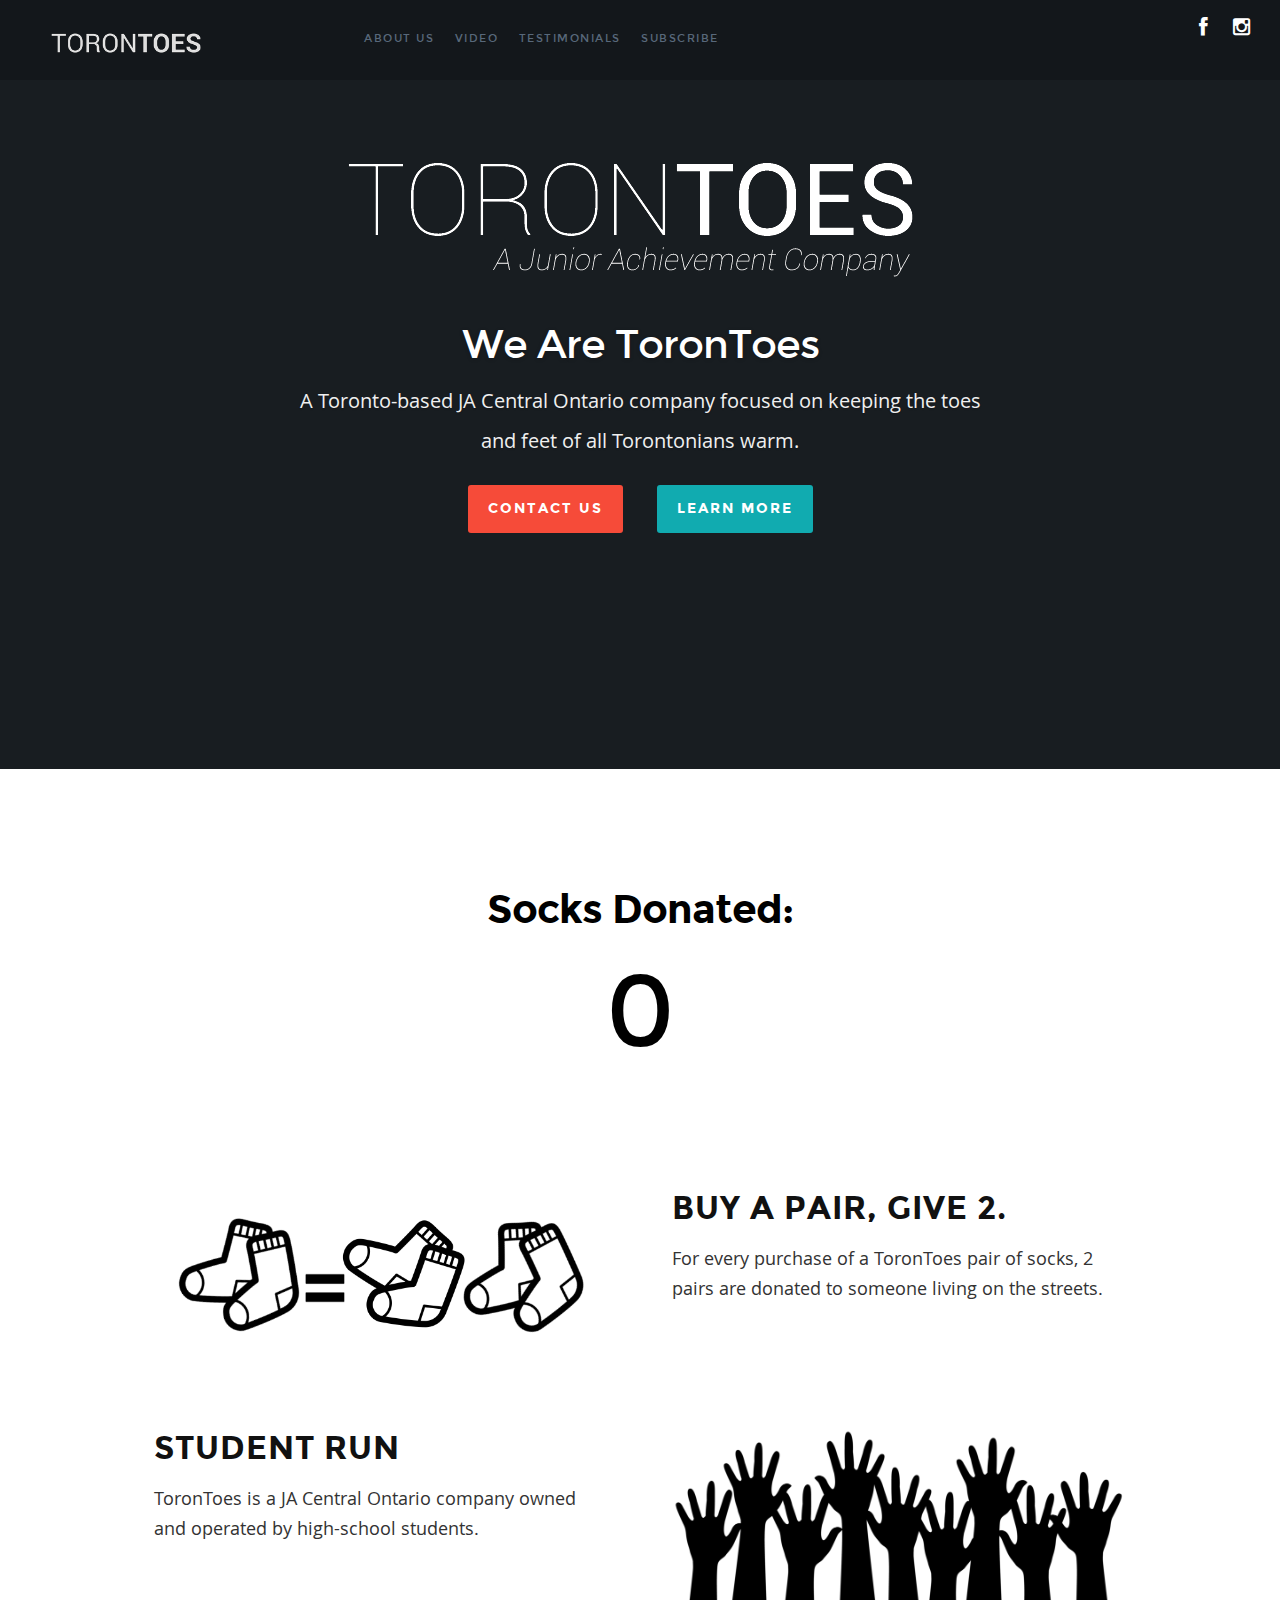
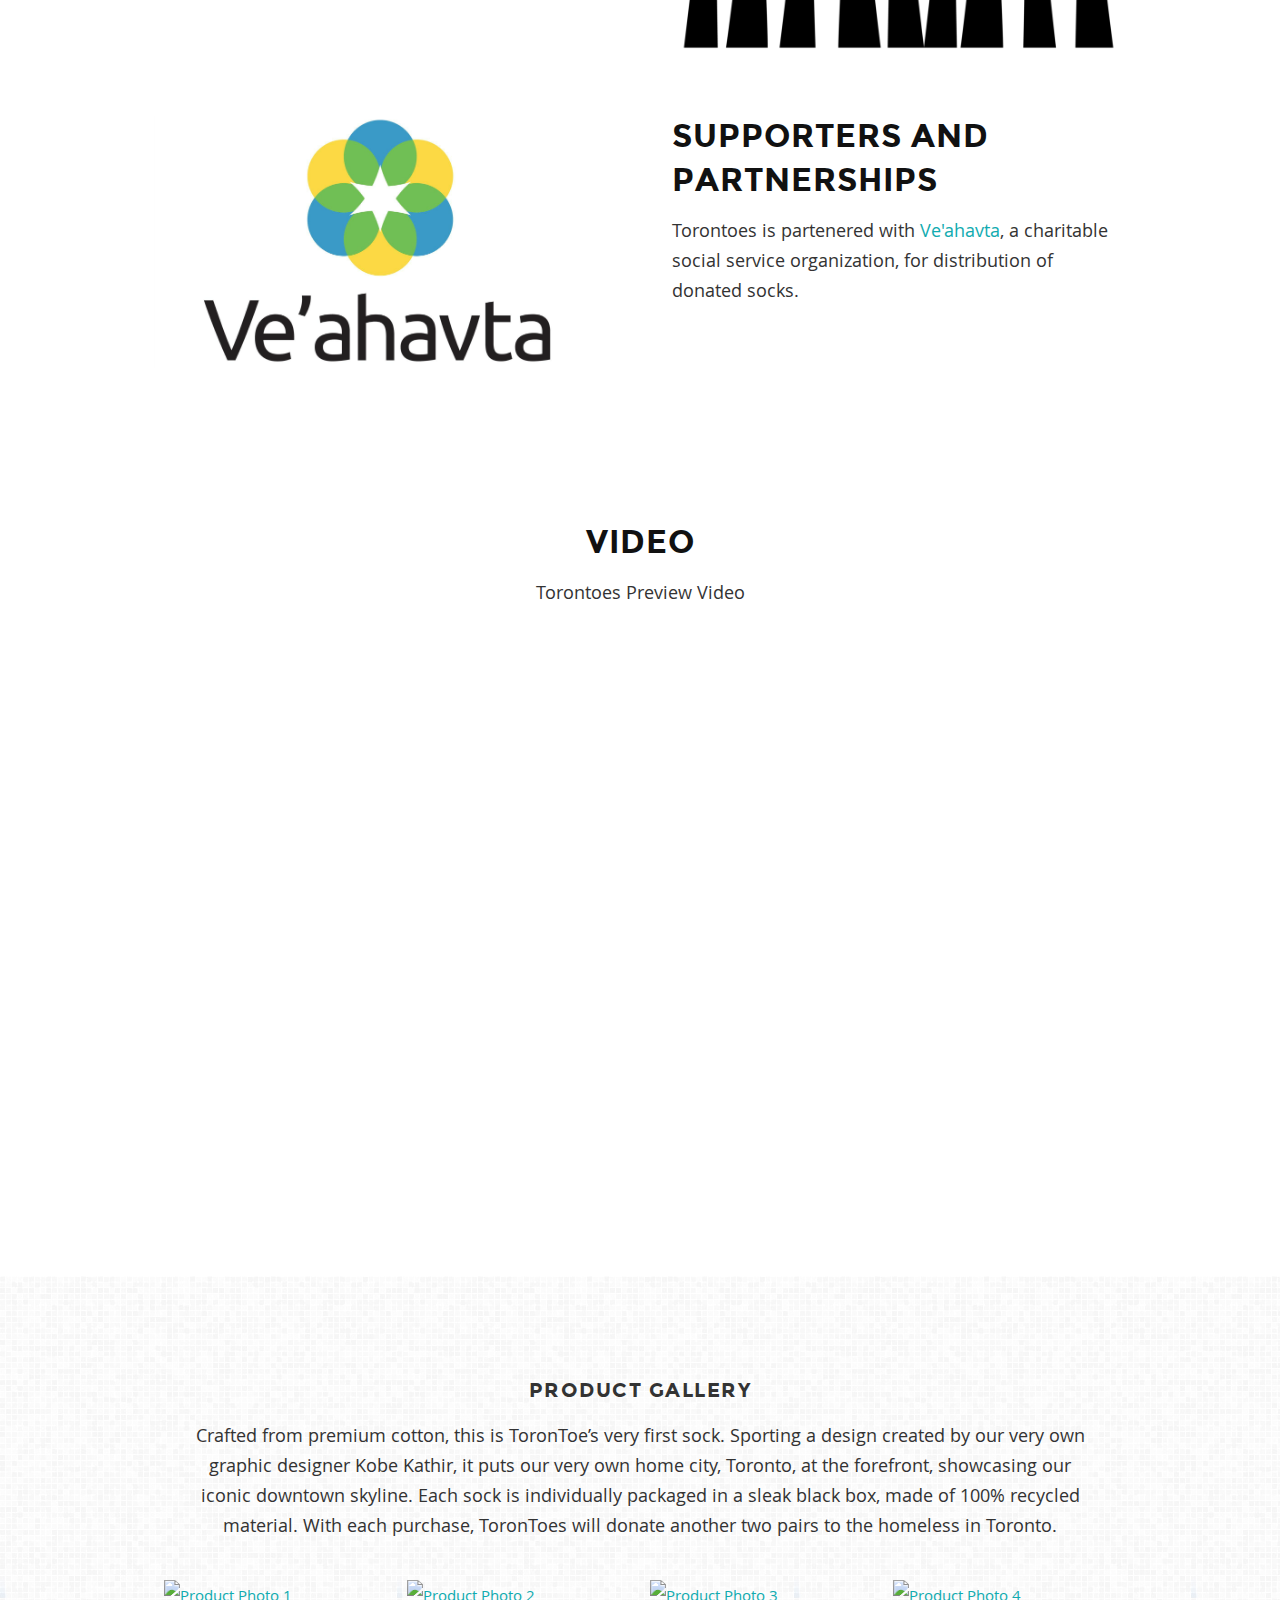
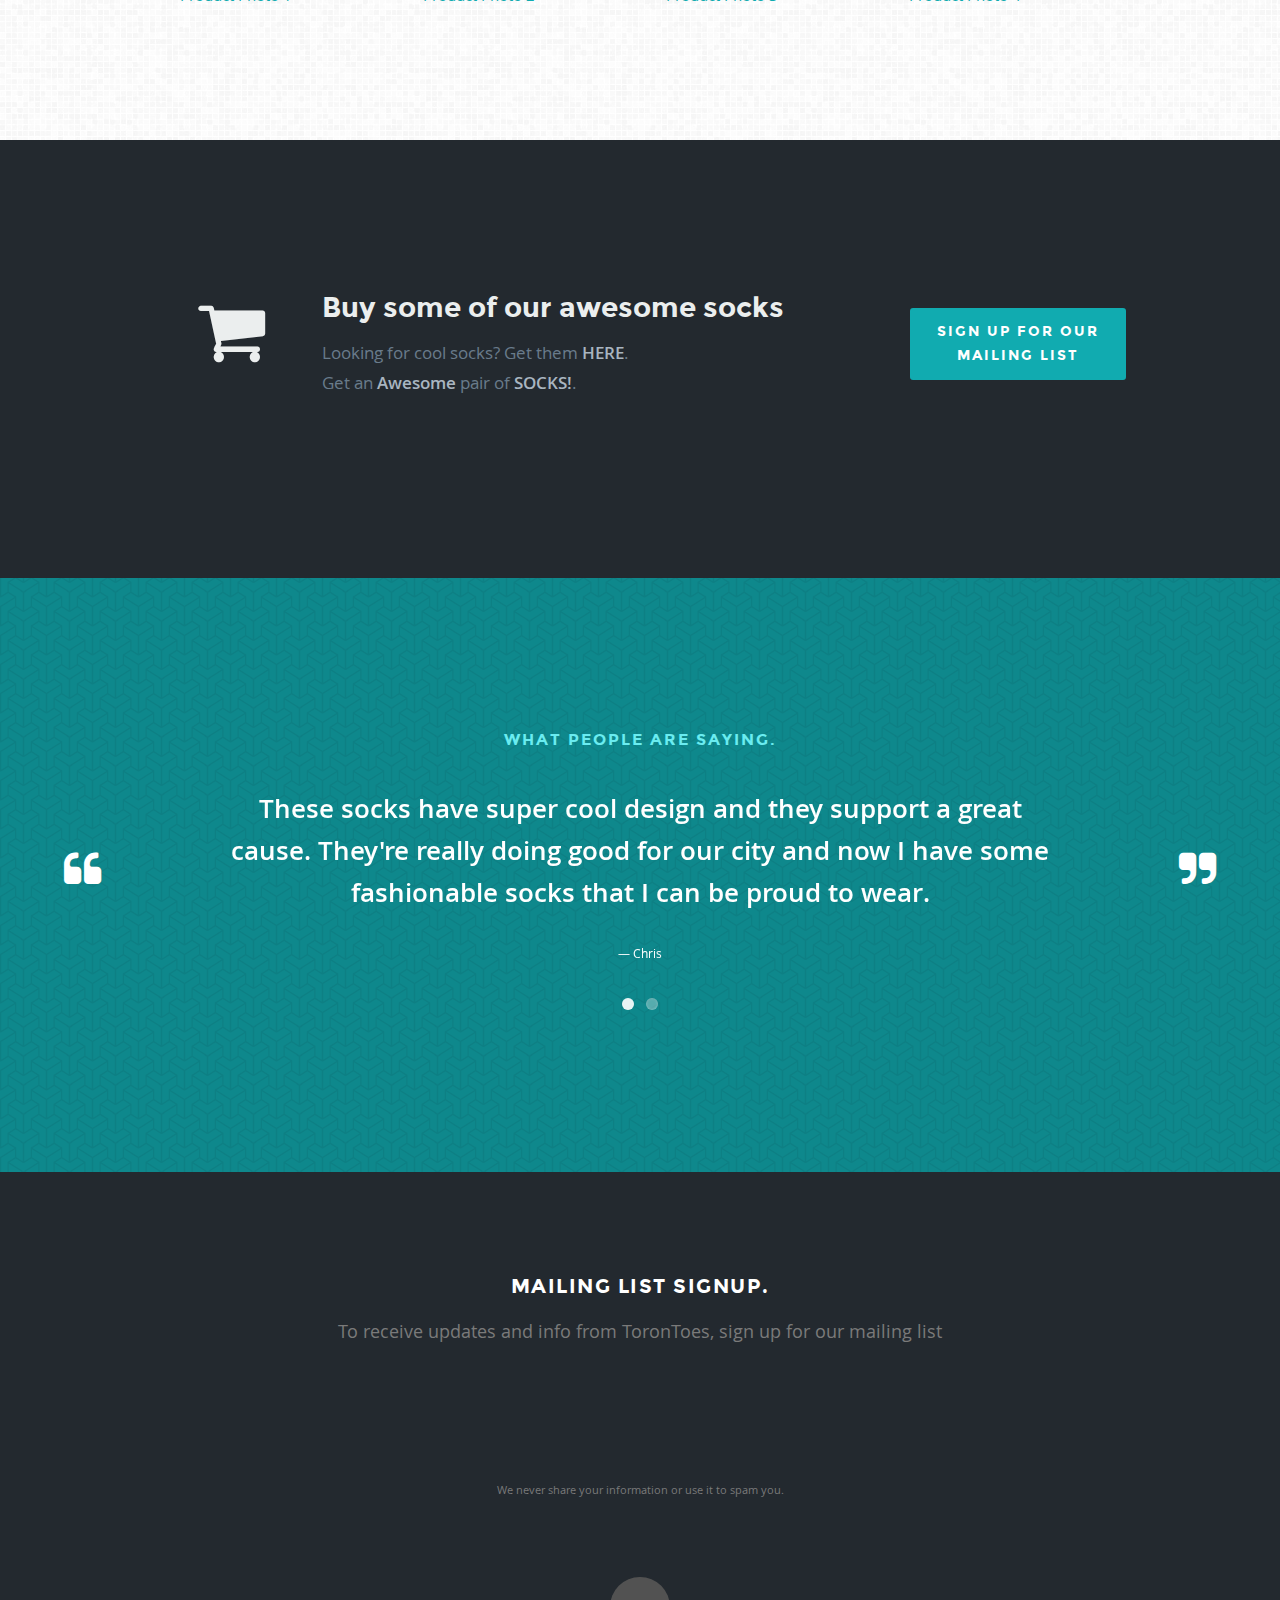
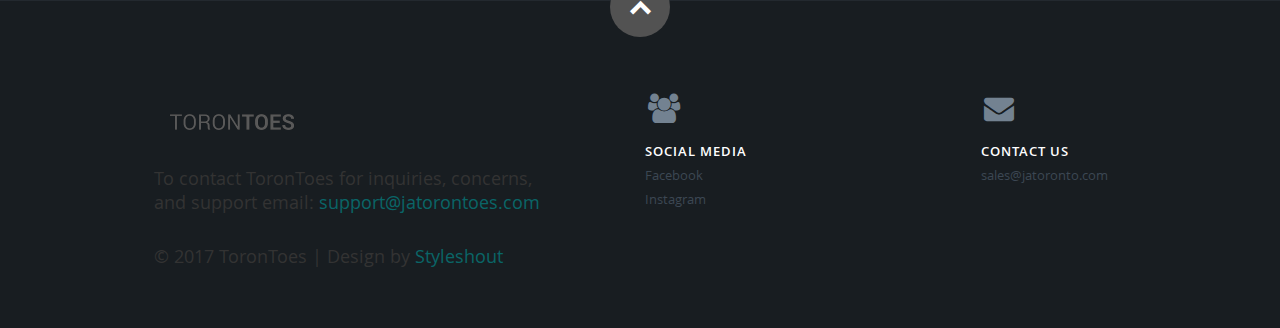
==== index.html @ 8f4d301b "Update index.html" ====
<!DOCTYPE html>
<!--[if lt IE 8 ]><html class="no-js ie ie7" lang="en"> <![endif]-->
<!--[if IE 8 ]><html class="no-js ie ie8" lang="en"> <![endif]-->
<!--[if IE 9 ]><html class="no-js ie ie9" lang="en"> <![endif]-->
<!--[if (gte IE 8)|!(IE)]><!--><html class="no-js" lang="en"> <!--<![endif]-->
<head>

   <!--- Basic Page Needs
   ================================================== -->
   <meta charset="utf-8">
	<title>Torontoes - A Junior Achievement Company</title>
	<meta name="description" content="">  
	<meta name="author" content="JA Torontoes">

   <!-- Mobile Specific Metas
   ================================================== -->
	<meta name="viewport" content="width=device-width, initial-scale=1, maximum-scale=1">

	<!-- CSS
    ================================================== -->
   <link rel="stylesheet" href="css/default.css">
	<link rel="stylesheet" href="css/layout.css">
   <link rel="stylesheet" href="css/media-queries.css">
   <link rel="stylesheet" href="css/animate.css">
   <link rel="stylesheet" href="css/prettyPhoto.css">

   <!-- Script
   ================================================== -->
	<script src="js/modernizr.js"></script>

   <!-- Favicons
	================================================== -->
	<link rel="shortcut icon" href="favicon.png" >

</head>

<body>

   <div id="preloader">      
      <div id="status">
         <img src="images/preloader.gif" height="64" width="64" alt="">
      </div>
   </div>

   <!-- Header
   ================================================== -->
   <header>

      <div class="logo">
         <a class="smoothscroll" href="#hero"><img alt="" src="images/logo_small.png"></a>
       </div>

      <nav id="nav-wrap" style="text-align: centre;">         
         
         <a class="mobile-btn" href="#nav-wrap" title="Show navigation">Show Menu</a>
	      <a class="mobile-btn" href="#" title="Hide navigation">Hide Menu</a>         

         <ul id="nav" class="nav" >
            <li><a class="smoothscroll" href="#features">About Us</a></li>
	    <li><a class="smoothscroll" href="#video">Video</a></li>
            <li><a class="smoothscroll" href="#testimonials">Testimonials</a></li>
            <li><a class="smoothscroll" href="#subscribe">Subscribe</a></li>
         </ul> <!-- end #nav -->

      </nav> <!-- end #nav-wrap -->

      <ul class="header-social">
         <li><a href="https://www.facebook.com/torontoes"><i class="fa fa-facebook"></i></a></li>
         <li><a href="https://www.instagram.com/jatorontoes/"><i class="fa fa-instagram"></i></a></li>
      </ul>

   </header> <!-- Header End -->


   <!-- Homepage Hero
   ================================================== -->
   <section id="hero" style="padding-bottom: 200px;">

	   <div class="row">

		   <div class="twelve columns">

			   <div class="hero-text">
				   <img style="align: centre"; alt="" src="images/logo.png">
				   <h1 class="responsive-headline">We Are ToronToes</h1>

				   <p>A Toronto-based JA Central Ontario company focused on keeping the toes and feet of all Torontonians warm.</p>
			   </div>

            <div class="buttons">
               <a class="button trial" href="mailto:sales@jatoronto.com">Contact Us</a>
               <a class="button learn-more smoothscroll" href="#features">Learn More</a>
            </div>

            <!--div class="hero-image">
               <img src="images/hero-image.png" alt="" />
            </div-->

		   </div>

	   </div>

   </section> <!-- Homepage Hero end -->


   <!-- Features Section
   ================================================== -->
   <section id='features'>
   <!-- Sock-Counter Section
   ================================================== -->
   <section id="sock-counter" style="padding: 50px 0px 20px 0px;">

      <div class="row">

         <div class="row feature video">

         <div class="six columns centered" style="text-align: center">
          <h1 style="color: black; font-size: 40px;">Socks Donated:</h1>
            
         </div>

         <div class="twelve columns feature-media centered">
             <div id="sock-counter"><span id="count" style="color: black;">0</span></div>
             </div>
         </div>

      </div>

   </section> <!-- Sock-Counter Section End-->

      <div class="row feature design">

         <div class="six columns right">
            <h3>Buy a pair, Give 2.</h3>

            <p>For every purchase of a ToronToes pair of socks, 2 pairs are donated to someone living on the streets.
            </p>
         </div>

         <div class="six columns feature-media left">
             <img src="images/socks_equal_2.png" alt="" />
         </div>

      </div>

      <div class="row feature responsive">

         <div class="six columns left">
            <h3>Student Run</h3>

            <p>ToronToes is a JA Central Ontario company owned and operated by high-school students.
            </p>
         </div>

         <div class="six columns feature-media right">
             <img src="images/student_hands.png" alt="" />
         </div>

      </div>

      <div class="row feature cross-browser">

         <div class="six columns right">
            <h3>Supporters and Partnerships</h3>

		 <p>Torontoes is partenered with <a href="http://www.veahavta.org/">Ve'ahavta</a>, a charitable social service organization, for distribution of donated socks.
            </p>
         </div>

         <div class="six columns feature-media left">
             <img src="images/ve'ahavta_logo.png" alt=""/>
         </div>

      </div>
	<section id="video">
      <div class="row feature video">

         <div class="six columns centered" style="text-align: center">
            <h3>Video</h3>

            <p>Torontoes Preview Video
            </p>
         </div>

         <div class="twelve columns feature-media centered">
             <div class="fluid-video-wrapper">
                  <iframe src="https://player.vimeo.com/video/202591576" width="1280" height="720" frameborder="0" webkitallowfullscreen mozallowfullscreen allowfullscreen></iframe>
             </div>
         </div>

      </div></section>

   </section> <!-- Homepage Hero end -->
	
 <!-- Screenshots
   ================================================== -->
   <section id="screenshots">

      <div class="row section-head">

         <h1>Product Gallery</h1>

         <p>Crafted from premium cotton, this is ToronToe’s very first sock. 
		 Sporting a design created by our very own graphic designer Kobe Kathir, it puts our very own home city,
		 Toronto, at the forefront, showcasing our iconic downtown skyline.
		 Each sock is individually packaged in a sleak black box, made of 100% recycled material.
		 With each purchase, ToronToes will donate another two pairs to the homeless in Toronto.
         </p>

      </div>

      <div class="row">

         <div class="twelve columns">

            <!-- screenshots-wrapper -->
            <div id="screenshots-wrapper" class="bgrid-quarters s-bgrid-thirds cf">

          	   <div class="columns item">
                  <div class="item-wrap">

                     <a href="https://raw.githubusercontent.com/torontoes/torontoes/gh-pages/images/screenshots/big/b-Product_Photo_(1).jpg" data-imagelightbox="a">
                        <img src="https://raw.githubusercontent.com/torontoes/torontoes/gh-pages/images/screenshots/Product_Photo_(1).jpg" alt="Product Photo 1">
                        <div class="overlay"></div> 
                        <div class="link-icon"><i class="icon-plus"></i></div>
                     </a>

                  </div>
          		</div> <!-- item end -->

               <div class="columns item">
                  <div class="item-wrap">

                     <a href="https://raw.githubusercontent.com/torontoes/torontoes/gh-pages/images/screenshots/big/b-Product_Photo_(2).jpg" data-imagelightbox="a">
                        <img src="https://raw.githubusercontent.com/torontoes/torontoes/gh-pages/images/screenshots/Product_Photo_(2).jpg" alt="Product Photo 2">
                        <div class="overlay"></div>
                        <div class="link-icon"><i class="icon-plus"></i></div>
                     </a>

                  </div>
          		</div> <!-- item end -->

               <div class="columns item">
                  <div class="item-wrap">

                     <a href="https://raw.githubusercontent.com/torontoes/torontoes/gh-pages/images/screenshots/big/b-Product_Photo_(3).jpg" data-imagelightbox="a">
                        <img src="https://raw.githubusercontent.com/torontoes/torontoes/gh-pages/images/screenshots/Product_Photo_(3).jpg" alt="Product Photo 3">                        
                        <div class="overlay"></div>
                        <div class="link-icon"><i class="icon-plus"></i></div>
                     </a>

                  </div>
          		</div> <!-- item end -->

               <div class="columns item">
                  <div class="item-wrap">

                     <a href="https://raw.githubusercontent.com/torontoes/torontoes/gh-pages/images/screenshots/big/b-Product_Photo_(4).jpg" data-imagelightbox="a">
                        <img src="https://raw.githubusercontent.com/torontoes/torontoes/gh-pages/images/screenshots/Product_Photo_(4).jpg" alt="Product Photo 4">
                        <div class="overlay"></div>
                        <div class="link-icon"><i class="icon-plus"></i></div>
                     </a>

                  </div>
          		</div> <!-- item end -->

            </div> <!-- portfolio-wrapper end -->

         </div> <!-- twelve columns end -->

      </div>  <!-- end row -->

   </section>
	
	
   <!-- Call-To-Action Section
   ================================================== -->
   <section id="call-to-action" style="padding: 150px 0px 150px 0px;">

      <div class="row">

         <div class="two columns header-col">

            <h1><span>Get Socks.</span></h1>

         </div>

         <div class="seven columns">

            <h2><a href="http://www.jatorontoes.com/#subscribe">Buy some of our awesome socks</a></h2>
            <p>Looking for cool socks? Get them <a href="http://www.jatorontoes.com/#subscribe"><span>HERE</span></a>.
					<br>Get an <span>Awesome</span> pair of <span>SOCKS!</span>. 
					<!-- Simply type	the promocode in the box labeled “Promo Code” when placing your order. --></p>

         </div>

         <div class="three columns action">

            <a href="http://www.jatorontoes.com/#subscribe" class="button">Sign Up For Our Mailing List</a>

         </div>

      </div>

   </section> <!-- Call-To-Action Section End-->
	
   <!-- Testimonials Section
   ================================================== -->
   <section id="testimonials" style="padding: 150px 0px 150px 0px;">

      <div class="row content">

         <span><i class="quote-left fa fa-quote-left"></i></span>

         <div class="text-container">

            <div class="twelve columns">

               <h1>What People Are Saying.</h1>

            </div>

            <div class="twelve columns flex-container">

               <div class="flexslider">

                  <ul class="slides">

                     <li>
                        <blockquote>
                           <p>These socks have super cool design and they support a great cause. They're really doing good for our city and now I have some fashionable socks that I can be proud to wear.
                           </p>
                           <cite>Chris</cite>
                        </blockquote>
                     </li> <!-- slide ends -->

                     <li>
                        <blockquote>
                           <p>I've been wearing these socks for ten minutes and they're pretty comfy.
                           </p>
                           <cite>Ethan</cite>
                        </blockquote>
                     </li> <!-- slide ends -->

                  </ul>

               </div> <!-- div.flexslider ends -->

            </div> <!-- div.flex-container ends -->

         </div>  <!-- text-container ends -->

         <span><i class="quote-right fa fa-quote-right"></i></span>

      </div> <!-- row ends -->

   </section> <!-- Testimonials Section End-->
	
   <!-- Subscribe
   ================================================== -->
   <section id="subscribe">

      <div class="row section-head">

         <div class="twelve columns">

            <h1>Mailing List signup.</h1>

            <p>To receive updates and info from ToronToes, sign up for our mailing list</p>

         </div>

      </div>

      <div class="row">

         <div class="twelve columns">
		 
	<!-- Begin MailChimp Signup Form -->
<div id="mc_embed_signup">
               <form action="//jatorontoes.us14.list-manage.com/subscribe/post?u=66de8bdac66a07949d4704fbe&amp;id=064a9f7701" method="post" id="mc-embedded-subscribe-form" name="mc-embedded-subscribe-form" class="validate" target="_blank" novalidate>
                  
                  <input type="email" value="" name="EMAIL" class="email" id="mce-EMAIL" placeholder="email address" required>
                   <!-- real people should not fill this in and expect good things - do not remove this or risk form bot signups-->
                   <div style="position: absolute; left: -5000px;" ><input type="text" name="b_66de8bdac66a07949d4704fbe_064a9f7701" tabindex="-1" value=""></div>
                  <div class="clear"><input type="submit" value="Subscribe" name="subscribe" id="mc-embedded-subscribe" class="button"></div>
               
            </form>
            </div>

            <p><small>We never share your information or use it to spam you.</small></p>

         </div>
	   </div>
	      </section>
<!--End mc_embed_signup-->
	
	
	<!-- Begin Contact form	--><!--
<section id="contact">
	<div class="contact_form">
<form>
        
    <label>Name</label>
    <input name="name" placeholder="Type Here">
            
    <label>Email</label>
    <input name="email" type="email" placeholder="Type Here">
            
    <label>Message</label>
    <textarea name="message" placeholder="Type Here"></textarea>
            
    <input id="submit" name="submit" type="submit" value="Submit">
        
</form>
	
	
	<!-- End Contact Form-->
	

   <!-- Footer
   ================================================== -->
   <footer>

      <div class="row">         

         <div class="six columns info">

            <div class="footer-logo">
               <a href="#">
                  <img src="images/footer-logo.png" alt="" />
               </a>
            </div>

            <p>To contact ToronToes for inquiries, concerns, and support email: <a href="mailto:support@jatorontoes.com">support@jatorontoes.com</a>
            </p>

         </div>

         <div class="six columns right-cols">

            <div class="row">
<!--
               <div class="columns">
                  <h3 class="address">Come Visit</h3>
                  <p>
                  1600 Amphitheatre Parkway<br>
                  Toronto, ON<br>
                  94043 US
                  </p>
               </div>-->

               <div class="columns">
                  <h3 class="social">Social Media</h3>
                  <ul>
                     <li><a href="https://www.facebook.com/torontoes">Facebook</a></li>
		     <li><a href="https://www.instagram.com/jatorontoes/">Instagram</a></li>  
                  </ul>
               </div>

               <div class="columns last">
                  <h3 class="contact">Contact Us</h3>
                  <ul>
                    <li><a href="mailto:sales@jatorontoes.com">sales@jatoronto.com</a></li>
                  </ul>
               </div>

            </div> <!-- Nested Row End -->

         </div>

         <p class="copyright">&copy; 2017 ToronToes | Design by <a title="Styleshout" href="http://www.styleshout.com/">Styleshout</a></p>

         <div id="go-top">
            <a class="smoothscroll" title="Back to Top" href="#hero"><i class="icon-up-open"></i></a>
         </div>

      </div> <!-- Row End -->

   </footer> <!-- Footer End-->


   <!-- Java Script
   ================================================== -->
   <script src="http://ajax.googleapis.com/ajax/libs/jquery/1.10.2/jquery.min.js"></script>
   <script>window.jQuery || document.write('<script src="js/jquery-1.10.2.min.js"><\/script>')</script>
   <script type="text/javascript" src="js/jquery-migrate-1.2.1.min.js"></script>
   <script>
  (function(i,s,o,g,r,a,m){i['GoogleAnalyticsObject']=r;i[r]=i[r]||function(){
  (i[r].q=i[r].q||[]).push(arguments)},i[r].l=1*new Date();a=s.createElement(o),
  m=s.getElementsByTagName(o)[0];a.async=1;a.src=g;m.parentNode.insertBefore(a,m)
  })(window,document,'script','https://www.google-analytics.com/analytics.js','ga');

  ga('create', 'UA-88343084-1', 'auto');
  ga('send', 'pageview');

</script>
   <script src="http://cdnjs.cloudflare.com/ajax/libs/gsap/latest/TweenMax.min.js"></script>
   <script src="http://cdnjs.cloudflare.com/ajax/libs/gsap/latest/plugins/ScrollToPlugin.min.js"></script>
   <script src="js/jquery.flexslider.js"></script>
   <script src="js/waypoints.js"></script>
   <script src="js/jquery.fittext.js"></script>
   <script src="js/jquery.fitvids.js"></script>
   <script src="js/imagelightbox.js"></script>
   <script src="js/jquery.prettyPhoto.js"></script>   
   <script src="js/main.js"></script>

</body>

</html>
---- css/default.css ----
/*
=====================================================================
*   Woo v1.0 Default Stylesheet
*   url: styleshout.com
*   05-02-2014
=====================================================================

TOC:

a. Webfonts and Icon fonts
b. Preloader
c. Reset
d. Default Styles
   1. Basic
   2. Typography
   3. Links
   4. Media
   5. Buttons
   6. Forms
   d. Grid
   e. Others
   1. Clearing
   2. Misc

=====================================================================  */


/* ------------------------------------------------------------------ */
/* a. Webfonts and Icon fonts
 ------------------------------------------------------------------ */

@import url("fonts.css");
@import url("fontello/css/fontello.css");
@import url("font-awesome/css/font-awesome.min.css");


/* ------------------------------------------------------------------ */
/* b. Preloader
 ------------------------------------------------------------------ */

#preloader  {
   position: fixed;
   top: 0;
   left: 0;
   right: 0;
   bottom: 0;
   background: #fff;
   z-index: 99999;
   height: 100%;
}
#status  {    
   position: absolute;
   left: 50%;
   top: 50%;
   width: 64px;
   height: 64px;
   margin: -32px 0 0 -32px;  
   padding: 0;    
}

/* ------------------------------------------------------------------
/* c. Reset
      Adapted from:
      Normalize.css - https://github.com/necolas/normalize.css/
      HTML5 Doctor Reset - html5doctor.com/html-5-reset-stylesheet/
/* ------------------------------------------------------------------ */

html, body, div, span, object, iframe,
h1, h2, h3, h4, h5, h6, p, blockquote, pre,
abbr, address, cite, code,
del, dfn, em, img, ins, kbd, q, samp,
small, strong, sub, sup, var,
b, i,
dl, dt, dd, ol, ul, li,
fieldset, form, label, legend,
table, caption, tbody, tfoot, thead, tr, th, td,
article, aside, canvas, details, figcaption, figure,
footer, header, hgroup, menu, nav, section, summary,
time, mark, audio, video {
   margin: 0;
   padding: 0;
   border: 0;
   outline: 0;
   font-size: 100%;
   vertical-align: baseline;
   background: transparent;
}

article,aside,details,figcaption,figure,
footer,header,hgroup,menu,nav,section {
   display: block;
}

audio,
canvas,
video {
   display: inline-block;
}

audio:not([controls]) {
   display: none;
   height: 0;
}

[hidden] { display: none; }

code, kbd, pre, samp {
   font-family: monospace, serif;
   font-size: 1em;
}

pre {
   white-space: pre;
   white-space: pre-wrap;
   word-wrap: break-word;
}

blockquote, q { quotes: &#8220 &#8220; }

blockquote:before, blockquote:after,
q:before, q:after {
   content: '';
   content: none;
}

ins {
   background-color: #ff9;
   color: #000;
   text-decoration: none;
}

mark {
   background-color: #A7F4F6;
   color: #555;
}

del { text-decoration: line-through; }

abbr[title], dfn[title] {
   border-bottom: 1px dotted;
   cursor: help;
}

table {
   border-collapse: collapse;
   border-spacing: 0;
}


/* ------------------------------------------------------------------ */
/* d. Default and Basic Styles
      Adapted from:
      Skeleton CSS Framework - http://www.getskeleton.com/
      Typeplate Typographic Starter Kit - http://typeplate.com/
/* ------------------------------------------------------------------ */

/* 1. Basic  ------------------------------------------------------- */

*,
*:before,
*:after {
   -moz-box-sizing: border-box;
   -webkit-box-sizing: border-box;
   box-sizing: border-box;
}

html { font-size: 62.5%; }

body {
   background: #fff;
   font-family: 'opensans-regular', sans-serif;
   font-weight: normal;
   font-size: 15px;
   line-height: 30px;
	color: #838C95;

   -webkit-font-smoothing: antialiased; /* Fix for webkit rendering */
	-webkit-text-size-adjust: 100%;
}

/* 2. Typography
      Vertical rhythm with leading derived from 6
--------------------------------------------------------------------- */

h1, h2, h3, h4, h5, h6 {
   color: #313131;
	font-family: 'montserrat-bold', sans-serif;
   font-weight: normal;
}
h1 a, h2 a, h3 a, h4 a, h5 a, h6 a { font-weight: inherit; }
h1 { font-size: 38px; line-height: 42px; margin-bottom: 12px; letter-spacing: -1px; }
h2 { font-size: 28px; line-height: 36px; margin-bottom: 6px; }
h3 { font-size: 22px; line-height: 30px; margin-bottom: 12px; }
h4 { font-size: 20px; line-height: 30px; margin-bottom: 6px; }
h5 { font-size: 18px; line-height: 30px; }
h6 { font-size: 14px; line-height: 30px; }
.subheader { }

p { font-size: 18px; color: #333333; margin: 0 0 30px 0; }
p img { margin: 0; }
p.lead {
   font: 19px/36px 'opensans-light', sans-serif;
   margin-bottom: 18px;
}

/* for 'em' and 'strong' tags, font-size and line-height should be same with
the body tag due to rendering problems in some browsers */
em { font: 15px/30px 'opensans-italic', sans-serif; }
strong, b { font: 15px/30px 'opensans-bold', sans-serif; }
small { font-size: 11px; line-height: inherit; }

/*	Blockquotes */
blockquote {
   margin: 30px 0px;
   padding-left: 40px;
   position: relative;
}
blockquote:before {
   content: "\201C";
   opacity: 0.45;
   font-size: 80px;
   line-height: 0px;
   margin: 0;
   font-family: arial, sans-serif;

   position: absolute;
   top:  30px;
	left: 0;
}
blockquote p {
   font-family: georgia, serif;
   font-style: italic;
   padding: 0;
   font-size: 18px;
   line-height: 30px;
}
blockquote cite {
   display: block;
   font-size: 12px;
   font-style: normal;
   line-height: 18px;
}
blockquote cite:before { content: "\2014 \0020"; }
blockquote cite a,
blockquote cite a:visited { color: #8B9798; border: none }

/* ---------------------------------------------------------------------
/*  Pull Quotes Markup
/*
    <aside class="pull-quote">
		<blockquote>
			<p></p>
		</blockquote>
	 </aside>
/*
/* --------------------------------------------------------------------- */
.pull-quote {
   position: relative;
	padding: 18px 30px 18px 0px;
}
.pull-quote:before,
.pull-quote:after {
	height: 1em;
	opacity: 0.45;
	position: absolute;
	font-size: 80px;
   font-family: Arial, Sans-Serif;
}
.pull-quote:before {
	content: "\201C";
	top:  33px;
	left: 0;
}
.pull-quote:after {
	content: '\201D';
	bottom: -33px;
	right: 0;
}
.pull-quote blockquote {
   margin: 0;
}
.pull-quote blockquote:before {
   content: none;
}

/* Abbreviations */
abbr {
   font-family: 'opensans-bold', sans-serif;
	font-variant: small-caps;
	text-transform: lowercase;
   letter-spacing: .5px;
	color: gray;
}
abbr:hover { cursor: help; }

/* drop cap */
.drop-cap:first-letter {
	float: left;
	margin: 0;
	padding: 14px 6px 0 0;
	font-size: 84px;
	font-family: /* Copperplate */ 'montserrat-bold', sans-serif;
   line-height: 60px;
	text-indent: 0;
	background: transparent;
	color: inherit;
}

hr { border: solid #E8E8E8; border-width: 1px 0 0; clear: both; margin: 11px 0 30px; height: 0; }


/*  3. Links  ------------------------------------------------------- */

a, a:visited {
   text-decoration: none;
   outline: 0;
   color: #11ABB0;

   -webkit-transition: color .3s ease-in-out;
   -moz-transition: color .3s ease-in-out;
   -o-transition: color .3s ease-in-out;
   transition: color .3s ease-in-out;
}
a:hover, a:focus { color: #333; }
p a, p a:visited { line-height: inherit; }


/*  4. List  --------------------------------------------------------- */

ul, ol { margin-bottom: 24px; margin-top: 12px; }
ul { list-style: none outside; }
ol { list-style: decimal; }
ol, ul.square, ul.circle, ul.disc { margin-left: 30px; }
ul.square { list-style: square outside; }
ul.circle { list-style: circle outside; }
ul.disc { list-style: disc outside; }
ul ul, ul ol,
ol ol, ol ul { margin: 6px 0 6px 30px; }
ul ul li, ul ol li,
ol ol li, ol ul li { margin-bottom: 6px; }
li { line-height: 18px; margin-bottom: 12px; }
ul.large li { }
li p { }

/* ---------------------------------------------------------------------
/*  Stats Tab Markup

    <ul class="stats-tabs">
		<li><a href="#">[value]<b>[name]</b></a></li>
	 </ul>

    Extend this object into your markup.
/*
/* --------------------------------------------------------------------- */
.stats-tabs {
   padding: 0;
   margin: 24px 0;
}
.stats-tabs li {
	display: inline-block;
	margin: 0 10px 18px 0;
	padding: 0 10px 0 0;
	border-right: 1px solid #ccc;
}
.stats-tabs li:last-child {
	margin: 0;
	padding: 0;
	border: none;
}
.stats-tabs li a {
	display: inline-block;
	font-size: 22px;
	font-family: 'opensans-bold', sans-serif;
   border: none;
   color: #313131;
}
.stats-tabs li a:hover {
   color:#11ABB0;
}
.stats-tabs li a b {
	display: block;
	margin: 6px 0 0 0;
	font-size: 13px;
	font-family: 'opensans-regular', sans-serif;
   color: #8B9798;
}

/* definition list */
dl { margin: 12px 0; }
dt { margin: 0; color:#11ABB0; }
dd { margin: 0 0 0 20px; }

/* Lining Definition Style Markup */
.lining dt,
.lining dd {
	display: inline;
	margin: 0;
}
.lining dt + dt:before,
.lining dd + dt:before {
	content: "\A";
	white-space: pre;
}
.lining dd + dd:before {
	content: ", ";
}
.lining dd:before {
	content: ": ";
	margin-left: -0.2em;
}

/* Dictionary Definition Style Markup */
.dictionary-style dt {
	display: inline;
	counter-reset: definitions;
}
.dictionary-style dt + dt:before {
	content: ", ";
	margin-left: -0.2em;
}
.dictionary-style dd {
	display: block;
	counter-increment: definitions;
}
.dictionary-style dd:before {
	content: counter(definitions, decimal) ". ";
}

/* Pagination */
.pagination {
   margin: 36px auto;
   text-align: center;
}
.pagination ul li {
   display: inline-block;
   margin: 0;
   padding: 0;
}
.pagination .page-numbers {
   font: 15px/18px 'opensans-bold', sans-serif;
   display: inline-block;
   padding: 6px 10px;
   margin-right: 3px;
   margin-bottom: 6px;
	color: #6E757C;
	background-color: #E6E8EB;

	-webkit-transition: all 200ms ease-in-out;
	-moz-transition: all 200ms ease-in-out;
	-o-transition: all 200ms ease-in-out;
	-ms-transition: all 200ms ease-in-out;
	transition: all 200ms ease-in-out;

   border-radius: 3px;
}
.pagination .page-numbers:hover {
   background: #838A91;
   color: #fff;
}
.pagination .current,
.pagination .current:hover {
   background-color: #11ABB0;
   color: #fff;
}
.pagination .inactive,
.pagination .inactive:hover {
   background-color: #E6E8EB;
	color: #A9ADB2;
}
.pagination .prev, .pagination .next {}

/* 5. Media   --------------------------------------------------------- */

img,
video,
iframe,
embed,
object {
   max-width: 100%;
   height: auto;
}
img.pull-right { margin: 12px 0px 0px 18px; }
img.pull-left { margin: 12px 18px 0px 0px; }
/*
#preload-01 { background: url(http://www.jatorontoes.com/torontoes/images/Product_Photo_(1).png) no-repeat -9999px -9999px; }
#preload-02 { background: url(http://www.jatorontoes.com/torontoes/images/Product_Photo_(2).png) no-repeat -9999px -9999px; }
#preload-03 { background: url(http://www.jatorontoes.com/torontoes/images/Product_Photo_(3).png) no-repeat -9999px -9999px; }
#preload-04 { background: url(http://www.jatorontoes.com/torontoes/images/Product_Photo_(4).png) no-repeat -9999px -9999px; }
#preload-05 { background: url(http://www.jatorontoes.com/torontoes/images/Product_Photo_(5).png) no-repeat -9999px -9999px; }

/* 6. Buttons  --------------------------------------------------------- */

.button,
.button:visited,
button,
input[type="submit"],
input[type="reset"],
input[type="button"] {
   font: 14px/24px 'montserrat-bold', sans-serif;
   background: #11ABB0;
   color: #fff;
   display: inline-block;   
	text-decoration: none;
   letter-spacing: 0;   
	padding: 12px 20px;
	margin-bottom: 18px;
   border: none;
   cursor: pointer;
   height: auto;
   text-transform: uppercase;
   letter-spacing: 2px;

   -webkit-transition: all .2s ease-in-out;
	-moz-transition: all .2s ease-in-out;
	-o-transition: all .2s ease-in-out;
	-ms-transition: all .2s ease-in-out;
	transition: all .2s ease-in-out;

   border-radius: 3px;
}

.button:hover,
button:hover,
input[type="submit"]:hover,
input[type="reset"]:hover,
input[type="button"]:hover {
   background: #14D0D6;
   color: #fff;
}

.button:active,
button:active,
input[type="submit"]:active,
input[type="reset"]:active,
input[type="button"]:active {
   background: #11ABB0;
   color: #fff;
}

.button.full-width,
button.full-width,
input[type="submit"].full-width,
input[type="reset"].full-width,
input[type="button"].full-width {
	width: 100%;
	padding-left: 0 !important;
	padding-right: 0 !important;
	text-align: center;
}

/* Fix for odd Mozilla border & padding issues */
button::-moz-focus-inner,
input::-moz-focus-inner {
    border: 0;
    padding: 0;
}


/* 7. Forms  --------------------------------------------------------- */

form { margin-bottom: 24px; }
fieldset { margin-bottom: 24px; }

input[type="text"],
input[type="password"],
input[type="email"],
textarea,
select {
   display: block;
   padding: 18px 15px;
   margin: 0 0 24px 0;
   border: 0;
   outline: none;
   vertical-align: middle;
   min-width: 225px;
	max-width: 100%;
   font-size: 15px;
   line-height: 24px;
	color: #647373;
	background: #D3D9D9;
   border-radius: 3px;

}

/* select { padding: 0;
   width: 220px;
   } */

input[type="text"]:focus,
input[type="password"]:focus,
input[type="email"]:focus,
textarea:focus {
   color: #B3B7BC;
	background-color: #383D41;
}

textarea { min-height: 220px; }

label,
legend {
   font: 16px/24px 'opensans-bold', sans-serif;
	margin: 12px 0;
   color: #3d4145;
   display: block;
}
label span,
legend span {
	color: #8B9798;
   font: 14px/24px 'opensans-regular', sans-serif;
}

input[type="checkbox"],
input[type="radio"] {
   font-size: 15px;
   color: #3d4145;
}

input[type="checkbox"] { display: inline; }

/* ------------------------------------------------------------------ */
/* d. Grid
--------------------------------------------------------------------- */

/* default
--------------------------------------------------------------- */
.row {
   width: 96%;
   max-width: 1008px;
   margin: 0 auto;
}
/* fixed width for IE8 */
.ie .row { width: 1000px ; }

.narrow .row { max-width: 980px; }

.row .row { width: auto; max-width: none; margin: 0 -18px; }

/* row clearing */
.row:before,
.row:after {
    content: " ";
    display: table;
}
.row:after {
    clear: both;
}

.column, .columns {
   position: relative;
   padding: 0 18px;
   min-height: 1px;
   float: left;
}
.column.centered, .columns.centered  {
    float: none;
    margin: 0 auto;
}

/* removed gutters */
.row.collapsed > .column,
.row.collapsed > .columns,
.column.collapsed, .columns.collapsed  { padding: 0; }

[class*="column"] + [class*="column"]:last-child { float: right; }
[class*="column"] + [class*="column"].end { float: right; }

/* column widths */
.row .one         { width: 8.33333%; }
.row .two         { width: 16.66667%; }
.row .three       { width: 25%; }
.row .four        { width: 33.33333%; }
.row .five        { width: 41.66667%; }
.row .six         { width: 50%; }
.row .seven       { width: 58.33333%; }
.row .eight       { width: 66.66667%; }
.row .nine        { width: 75%; }
.row .ten         { width: 83.33333%; }
.row .eleven      { width: 91.66667%; }
.row .twelve      { width: 100%; }

/* Offsets */
.row .offset-1    { margin-left: 8.33333%; }
.row .offset-2    { margin-left: 16.66667%; }
.row .offset-3    { margin-left: 25%; }
.row .offset-4    { margin-left: 33.33333%; }
.row .offset-5    { margin-left: 41.66667%; }
.row .offset-6    { margin-left: 50%; }
.row .offset-7    { margin-left: 58.33333%; }
.row .offset-8    { margin-left: 66.66667%; }
.row .offset-9    { margin-left: 75%; }
.row .offset-10   { margin-left: 83.33333%; }
.row .offset-11   { margin-left: 91.66667%; }

/* Push/Pull */
.row .push-1      { left: 8.33333%; }
.row .pull-1      { right: 8.33333%; }
.row .push-2      { left: 16.66667%; 	}
.row .pull-2      { right: 16.66667%; }
.row .push-3      { left: 25%; }
.row .pull-3      { right: 25%;	}
.row .push-4      { left: 33.33333%; }
.row .pull-4      { right: 33.33333%; }
.row .push-5      { left: 41.66667%; }
.row .pull-5      { right: 41.66667%; }
.row .push-6      { left: 50%; }
.row .pull-6      { right: 50%; }
.row .push-7      { left: 58.33333%; }
.row .pull-7      { right: 58.33333%; }
.row .push-8      { left: 66.66667%; 	}
.row .pull-8      { right: 66.66667%; }
.row .push-9      { left: 75%; }
.row .pull-9      { right: 75%; }
.row .push-10     { left: 83.33333%; }
.row .pull-10     { right: 83.33333%; }
.row .push-11     { left: 91.66667%; }
.row .pull-11     { right: 91.66667%; }

/* block grids
--------------------------------------------------------------------- */
.bgrid-sixths [class*="column"]   { width: 16.66667%; }
.bgrid-quarters [class*="column"] { width: 25%; }
.bgrid-thirds [class*="column"]   { width: 33.33333%; }
.bgrid-halves [class*="column"]   { width: 50%; }

[class*="bgrid"] [class*="column"] + [class*="column"]:last-child { float: left; }

/* Left clearing for block grid columns - columns that changes width in
different screen sizes. Allows columns with different heights to align
properly.
--------------------------------------------------------------------- */
.first { clear: left; }   /* first column in default screen */
.s-first { clear: none; } /* first column in smaller screens */

/* smaller screens
--------------------------------------------------------------- */
@media only screen and (max-width: 900px) {

   /* block grids on small screens */
   .s-bgrid-sixths [class*="column"]   { width: 16.66667%; }
   .s-bgrid-quarters [class*="column"] { width: 25%; }
   .s-bgrid-thirds [class*="column"]   { width: 33.33333%; }
   .s-bgrid-halves [class*="column"]   { width: 50%; }

   /* block grids left clearing */
   .first { clear: none; }
   .s-first { clear: left; }

}

/* screenwidth less than 768px - mobile/smaller tablets
--------------------------------------------------------------- */
@media only screen and (max-width: 767px) {

   .row {
	   width: 480px;
	   margin: 0 auto;
      padding: 0;
	}
   .column, .columns {
	   width: auto !important;      
	   float: none;
	   margin-left: 0;
	   margin-right: 0;
      padding: 0 30px;
   }
   .row .row { width: auto; max-width: none; margin: 0 -30px; }

   [class*="column"] + [class*="column"]:last-child { float: none; }
   [class*="bgrid"] [class*="column"] + [class*="column"]:last-child { float: none; }

   /* Offsets */
   .row .offset-1    { margin-left: 0%; }
   .row .offset-2    { margin-left: 0%; }
   .row .offset-3    { margin-left: 0%; }
   .row .offset-4    { margin-left: 0%; }
   .row .offset-5    { margin-left: 0%; }
   .row .offset-6    { margin-left: 0%; }
   .row .offset-7    { margin-left: 0%; }
   .row .offset-8    { margin-left: 0%; }
   .row .offset-9    { margin-left: 0%; }
   .row .offset-10   { margin-left: 0%; }
   .row .offset-11   { margin-left: 0%; }
}

/* screenwidth less than or equal 480px - mobile wide
--------------------------------------------------------------- */
@media only screen and (max-width: 480px) {

   .row { width: auto; }

}

/* larger screens
--------------------------------------------------------------- */
@media screen and (min-width: 1200px) {

   .wide .row { max-width: 1180px; }

}

/* ------------------------------------------------------------------ */
/* e. Others
/* ------------------------------------------------------------------ */

/*  1. Clearing
    (http://nicolasgallagher.com/micro-clearfix-hack/
--------------------------------------------------------------------- */

.cf:before,
.cf:after {
    content: " ";
    display: table;
}
.cf:after {
    clear: both;
}

/*  2. Misc -------------------------------------------------------- */

.remove-bottom { margin-bottom: 0 !important; }
.half-bottom { margin-bottom: 12px !important; }
.add-bottom { margin-bottom: 24px !important; }
.no-border { border: none; }

.text-center  { text-align: center !important; }
.text-left    { text-align: left !important; }
.text-right   { text-align: right !important; }
.pull-left    { float: left !important; }
.pull-right   { float: right !important; }
.align-center {
	margin-left: auto !important;
	margin-right: auto !important;
	text-align: center !important;
}
---- css/layout.css ----
/*
=====================================================================
*   Woo v1.0 Layout Stylesheet
*   url: styleshout.com
*   05-02-2014
=====================================================================

   TOC:
   a. General and Common Styles
   b. Header Styles
   c. Hero Section
   d. Features Section
   e. Pricing Section
   f. Screenshots Section
   g. Call To Action Section
   h. Testimonials Section
   i. Subscribe Section
   j. Contact Form
   k. Sock Counter
   l. Footer
   m. Lightbox

   todo: check bug in mobile z-index

===================================================================== */

/* ------------------------------------------------------------------ */
/* a. General and Common Styles
/* ------------------------------------------------------------------ */

body { background: #181d21; }

.section-head {
  	padding: 0 4%;
   text-align: center;
}
.section-head h1 {
   font: 20px/36px 'montserrat-bold', sans-serif;
   color: #333;
   text-transform: uppercase;
   letter-spacing: 1.5px;
   margin-bottom: 12px;
}

/* for css animations */
.show { opacity: 1; }
.js #mc_embed_signup input[type="email"],
.js #mc_embed_signup input[type="submit"] {
   opacity: 0;
}


/* ------------------------------------------------------------------ */
/* b. Header Styles
/* ------------------------------------------------------------------ */

header {
   height: 80px;
   width: 100%;
   background: #13171B;
   position: fixed;
   left: 0;
   top: 0;
   z-index: 990;
}

/* header logo */
header .logo {
   margin-left: 36px;
   margin-right: 20px;
   margin-top: 13px;
   margin-bottom: 20px;
   float: left;
   width: 300px; 
   z-index: 991; 

   /* add position relative since z-index only applies to  
   elements that have been given an explicit position */
   position: relative; 
}
header .logo a {
   display: block;
   margin: 0;
	padding: 0;
	border: none;
	outline: none;
   width: 60%;
   height: auto;   
}

/* header social */
header .header-social {
	font-size: 20px;
   font-weight: normal;
   line-height: 54px;
   color: #424a56;
   margin: 0 10px 0 0;
   padding: 0;
   float: right;
}
header .header-social li {
   display: inline-block;
   margin-right: 20px;
}
header .header-social li a { color: #fff; }
header .header-social li a:hover { color: #11ABB0; }

/* primary navigation
--------------------------------------------------------------------- */
#nav-wrap, #nav-wrap ul, #nav-wrap li, #nav-wrap a {
	 margin-top: 20;
	 padding: 0;
	 border: none;
	 outline: none;
}

/* nav-wrap */
#nav-wrap {
   font: 11px 'montserrat-regular', sans-serif;
   text-transform: uppercase;
   letter-spacing: 1.5px;
   float: left;
}

/* hide toggle button */
#nav-wrap > a { display: none; }

ul#nav {
   min-height: 54px;
   width: auto;

   /* left align the menu */
   text-align: left;
}
ul#nav li {
   position: relative;
   list-style: none;
   height: 54px;
   display: inline-block;

}

/* Links */
ul#nav li a {

   /* 8px padding top + 8px padding bottom + 38px line-height = 54px */
   display: inline-block;
   padding: 8px 8px;
   line-height: 38px;
	text-decoration: none;
   text-align: left;
   color: #58687A;

	-webkit-transition: color .2s ease-in-out;
	-moz-transition: color .2s ease-in-out;
	-o-transition: color .2s ease-in-out;
	-ms-transition: color .2s ease-in-out;
	transition: color .2s ease-in-out;
}
ul#nav li a:hover { color: #fff; }
ul#nav li a:active { background-color: transparent !important; }
ul#nav li.current a { color: #fff; }


/* ------------------------------------------------------------------ */
/* c. Hero Section
/* ------------------------------------------------------------------ */

#hero {
   background-repeat: no-repeat;
   background-position: center;
   background-size: cover;
   padding-top: 66px;
   background-image: url(https://github.com/torontoes/torontoes/blob/gh-pages/images/hero-image.png?raw=true);
   overflow: hidden;
}

/* For high-res devices */
@media
(-webkit-min-device-pixel-ratio: 2),
(min-resolution: 192dpi) {

	#hero { 
		background: #23292f url(img/hero-bg_@2X.png); 
		background-size: 200px 200px;
	}
  
}

#hero .row { max-width: 1040px; }

/* Hero Text */
.hero-text {
	color: #ffffff;
   width: 83%;
   text-align: center;
   margin: 54px auto 24px auto;
}
.hero-text h1 {
   font: 40px/1.2em 'montserrat-regular', sans-serif; 
   color: #fff;
   padding: 0;
   margin: 0;
   text-shadow: 0px 1px 4px rgba(0, 0, 0, .2);
}
.hero-text h1 span,
.hero-text a { color: #11ABB0; }
.hero-text p {
   font: 20px/40px 'opensans-regular', sans-serif;
   color: #efefef;
   padding: 0;
   margin: 12px 8% 0;
   text-shadow: 0px 1px 2px rgba(0, 0, 0, .2);
}

/* Hero Image */
.hero-image {
   width: 100%;
   margin: 0 auto;
}
.hero-image img {
   vertical-align: bottom;
   display: block;
}

/* Hero CTA Buttons */
#hero .buttons {
   text-align: center;
   margin: 0 0 18px 0;
}
#hero .buttons .button {
   font: 14px/24px 'montserrat-bold', sans-serif;
   text-transform : uppercase;
   letter-spacing: 2px;
}
#hero .buttons .trial {
   background: #f64b39;
   margin-right: 30px;

   -webkit-animation-delay: 3s;
      -moz-animation-delay: 3s;
       -ms-animation-delay: 3s;
        -o-animation-delay: 3s;
   -webkit-animation-iteration-count: 1;
      -moz-animation-iteration-count: 1;  
}
#hero .buttons .trial:hover { background: #F86A5A; }
#hero .buttons .learn-more {}


/* ------------------------------------------------------------------ */
/* d. Features Section
/* ------------------------------------------------------------------ */

#features {
   background: #fff;
   padding-top: 40px;
   padding-bottom: 20px;
   overflow: hidden;
}
#features .feature {
   margin-top: 30px;
   margin-bottom: 54px;
}
#features .right {
   padding-left: 32px;
   float: right;   
}
#features .left {
   padding-right: 32px;
   float: left;   
}
#features h3 {
   font: 32px/44px 'montserrat-bold', sans-serif;
   text-transform: uppercase;
   letter-spacing: 1px;
   color: #111111;
}
.fluid-video-wrapper { margin-top: 18px; }
/* ------------------------------------------------------------------ */
/* d(1). Video Section
/* ------------------------------------------------------------------ */

#video {
   padding-top: 60px;
}

/*----------------------------------------------*/
/*	e. Pricing Section
/*----------------------------------------------*/

#pricing {
	background: #F7F7F7;
   padding-top: 107px;
   padding-bottom: 77px;   
   border-top: 1px solid #F0F0F0;
   border-bottom: 1px solid #F0F0F0;
   text-align: center;
}
#pricing .price-block {
   background: #fff;
   border: 1px solid #E6E6E6;
   text-align: center;
   margin-bottom: 36px;
}
.plan-title {
  	font: 15px/30px 'montserrat-regular', sans-serif;
  	padding: 30px 20px 6px 20px;
   margin-bottom: 0px;
  	text-align: center;
   text-transform: uppercase;
   letter-spacing: 2px;
}
.plan-title .fa {
  	display: block;
  	margin-bottom: 6px;
   font-size: 26px;
}
.plan-price {
	font-family: 'montserrat-bold', sans-serif;
   font-size: 30px;
   color: #333;
	padding: 6px 30px 6px 30px;
   margin-bottom: 0;
	text-align: center;
   letter-spacing: .5px;
}
.plan-price span {
	font-family: 'opensans-light', sans-serif;
	font-size: 15px;
	color: #999;	
	display: block;
	margin-top: 0;
}

ul.features {
   margin: 12px 0 0 0;
   list-style: none;
}
ul.features li {
   line-height: 39px;
   margin-bottom: 0;
}
ul.features li:nth-child(odd) { }
ul.features li:nth-child(even) { }

.plan-sign-up {
  	padding: 24px 15px;
   margin: 0;
   text-align: center;
}
.plan-sign-up .button {
   font: 13px/24px 'montserrat-bold', sans-serif;
   text-transform: uppercase;
   letter-spacing: 2px;
}


/* ------------------------------------------------------------------ */
/* c. Screenshots
/* ------------------------------------------------------------------ */

#screenshots {
   background: #fff url(img/grey.png);
   padding-top: 96px;
   padding-bottom: 120px;
}

/* For high-res devices */
@media
(-webkit-min-device-pixel-ratio: 2),
(min-resolution: 192dpi) {

   #screenshots {
      background: #fff url(img/grey_@2X.png);
      background-size: 397px 322px;
   }

}

/* Portfolio Content */
#screenshots-wrapper .columns { padding: 0; }
.item .item-wrap {
	margin: 10px;
   overflow: hidden;
   position: relative;

   -webkit-transition: all 0.3s ease-in-out;
	-moz-transition: all 0.3s ease-in-out;
	-o-transition: all 0.3s ease-in-out;
	-ms-transition: all 0.3s ease-in-out;
	transition: all 0.3s ease-in-out;
}
.item .item-wrap a {
   display: block;
   cursor: pointer;
}

/* overlay */
.item .item-wrap .overlay {
   position: absolute;
   left: 0;
   top: 0;
   width: 100%;
   height: 100%;

	opacity: 0;
	-moz-opacity: 0;
	filter:alpha(opacity=0);

   -webkit-transition: opacity 0.3s ease-in-out;
	-moz-transition: opacity 0.3s ease-in-out;
	-o-transition: opacity 0.3s ease-in-out;
	transition: opacity 0.3s ease-in-out;

   background: url(img/overlay-bg.png) repeat;
}
.item .item-wrap .link-icon {
   display: block;
   color: #fff;
   height: 30px;
   width: 30px;
   font-size: 18px;
   line-height: 30px;
   text-align: center;

   opacity: 0;
	-moz-opacity: 0;
	filter:alpha(opacity=0);

   -webkit-transition: opacity 0.3s ease-in-out;
	-moz-transition: opacity 0.3s ease-in-out;
	-o-transition: opacity 0.3s ease-in-out;
	transition: opacity 0.3s ease-in-out;

   position: absolute;
   top: 50%;
   left: 50%;
   margin-left: -15px;
   margin-top: -15px;
}
.item .item-wrap img {
   vertical-align: bottom;

   -webkit-transition: all 0.3s ease-out;
	-moz-transition: all 0.3s ease-out;
	-o-transition: all 0.3s ease-out;
	-ms-transition: all 0.3s ease-out;
	transition: all 0.3s ease-out;
}

/* on hover */
.item:hover .overlay {
	opacity: 1;
	-moz-opacity: 1;
	filter:alpha(opacity=100);
}
.item:hover .link-icon {
   opacity: 1;
	-moz-opacity: 1;
	filter:alpha(opacity=100);
}
.item:hover .item-wrap img {
   -moz-transform: scale(1.2);
	-o-transform: scale(1.2);
	-webkit-transform: scale(1.2);
	transform: scale(1.2);
}


/* ------------------------------------------------------------------ */
/* g. Call To Action Section
/* ------------------------------------------------------------------ */

#call-to-action {
   background: #23292F;
   padding-top: 72px;
   padding-bottom: 48px;
}
#call-to-action h1 {
   font: 18px/24px 'montserrat-bold', sans-serif;
   text-transform: uppercase;
   letter-spacing: 3px;
   color: #fff;
}
#call-to-action h1 span { display: none; }
#call-to-action .header-col h1:before {
   font-family: 'FontAwesome';
   content: "\f07a";
	padding-right: 18px;
	padding-top: 6px;
	font-size: 72px;
   line-height: 72px;
   text-align: center;
   float: right;
   color: #EBEEEE;  
}
#call-to-action .action { margin-top: 18px; }
#call-to-action .action .button { text-align: center; }
#call-to-action h2 {
   font: 28px/36px 'montserrat-bold', sans-serif;
   color: #EBEEEE;
   margin-bottom: 12px;
}
#call-to-action h2 a {
   color: inherit;
}
#call-to-action p {
   color: #697B8B; 
   font-size: 17px; 
   padding-right: 5px; 
}
#call-to-action p span {
	font-family: 'opensans-semibold', sans-serif; 
	color: #A9B5C0;
}


/* ------------------------------------------------------------------
/* h. Testimonials
/* ------------------------------------------------------------------ */

#testimonials {
   background: #10999E url(img/escheresque.png);
   padding-top: 112px;
   padding-bottom: 66px;
   position: relative;
   min-height: 198px;
   width: 100%;
   overflow: hidden;
   text-align: center;
}

/* For high-res devices */
@media
(-webkit-min-device-pixel-ratio: 2),
(min-resolution: 192dpi) {

	#testimonials {
		background: #10999E url(img/escheresque_@2X.png);
		background-size: 46px 29px;
	}
  
}

#testimonials .quote-left, 
#testimonials .quote-right {
   position: absolute;
   top: 50%;
   color: #fff;
   font-size: 40px;
   margin-top: -25px;
}
#testimonials .quote-left { left: 5%; }
#testimonials .quote-right { right: 5%; }

#testimonials .text-container {
   width: 86%;
   margin: 0 auto;
}
#testimonials h1 {
   font: 16px/24px 'montserrat-bold', sans-serif;
   color: #6AECF0;
   text-transform: uppercase;
   letter-spacing: 2px;   
   margin-bottom: 36px;
}

/*	Blockquotes */
#testimonials blockquote {
   margin: 0 0px 30px 0px;
   padding-left: 0;
   position: relative;   
}
#testimonials blockquote:before { content: none; }
#testimonials blockquote p {
   font-family: 'opensans-semibold', sans-serif;
   font-style: normal;
   color: #fff;
   padding: 0;
   font-size: 26px;
   line-height: 42px;   
}
#testimonials blockquote cite {
   display: block;
   font-size: 12px;
   font-style: normal;
   line-height: 18px;
   color: #fff;
}
#testimonials blockquote cite:before { content: "\2014 \0020"; }
#testimonials blockquote cite a,
#testimonials blockquote cite a:visited { color: #8B9798; border: none }

/* Flex Slider
/* ------------------------------------------------------------------ */

/* Reset */
.flexslider a:active,
.flexslider a:focus  { outline: none; }
.slides,
.flex-control-nav,
.flex-direction-nav { margin: 0; padding: 0; list-style: none; }
.slides li { margin: 0; padding: 0;}

/* Necessary Styles */
.flexslider {
   position: relative;
   zoom: 1;
   margin: 0;
   padding: 0;
}
.flexslider .slides { zoom: 1; }
.flexslider .slides > li { position: relative; }

/* Hide the slides before the JS is loaded. Avoids image jumping */
.flexslider .slides > li { display: none; -webkit-backface-visibility: hidden; }
/* Suggested container for slide animation setups. Can replace this with your own */
.flex-container { zoom: 1; position: relative; }

/* Clearfix for .slides */
.slides:before,
.slides:after {
   content: " ";
   display: table;
}
.slides:after {
   clear: both;
}

/* No JavaScript Fallback */
/* If you are not using another script, such as Modernizr, make sure you
 * include js that eliminates this class on page load */
.no-js .slides > li:first-child { display: block; }

/* Slider Styles */
.slides { zoom: 1; }
.slides > li {
   /*margin-right: 5px; */
   overflow: hidden;
}

/* Control Nav */
.flex-control-nav {
   width: 100%;
   text-align: center;
}
.flex-control-nav li {
   margin: 0 6px;
   display: inline-block;
   zoom: 1;
   *display: inline;
}
.flex-control-paging li a {
   width: 12px;
   height: 12px;
   display: block;
   background: #ddd;
   background: rgba(255, 255, 255, .3);
   cursor: pointer;
   text-indent: -9999px;
   border-radius: 20px;
   box-shadow: inset 0 0 3px rgba(255, 255, 255, .3);
}
.flex-control-paging li a:hover {
    background: #CCC;
    background: rgba(255, 255, 255, .7);
}
.flex-control-paging li a.flex-active {
    background: #fff;
    background: rgba(255, 255, 255, .9);
    cursor: default;
}


/* ------------------------------------------------------------------ */
/* i. Subscribe Section
/* ------------------------------------------------------------------ */

#subscribe {
   background: #23292F;
   padding-top: 96px;
   padding-bottom: 66px;
   overflow: hidden;
   text-align: center;
}

#subscribe a, #subscribe a:visited  { color: #fff; }
#subscribe a:hover, #subscribe a:focus { color: #11ABB0; }

#subscribe h1 { color: #fff; }
#subscribe p {
   color: #7A7A7A;
   text-align: center;
   padding: 0;
}

/* mailchimp signup form */
#mc_embed_signup {
   background: none;
   clear: both;
   display: block;
   margin: 6px auto 30px auto;
   width: 70%;
  	text-align: center;   
}
#mc_embed_signup:before,
#mc_embed_signup:after {
    content: " ";
    display: table;
}
#mc_embed_signup:after {
    clear: both;
}
#mc_embed_signup input[type="submit"] {
   float: right;
   height: 60px;
   margin: 0;
   padding: 0 20px;
   font-size: 16px;
   line-height: 60px;
   width: 47%;  
}
#mc_embed_signup input[type="email"] {
   display: inline;
   float: left;
   height: 60px;
   margin: 0;
   padding: 18px 20px;
   font-size: 18px;
   line-height: 24px;
   font-family: 'montserrat-regular',sans-serif;
   width: 47%;  
   text-align: center;
}
/* ------------------------------------------------------------------ */
/* j. Conact Form
/* ------------------------------------------------------------------ */
#contact label {
    display:block;
    margin-top:20px;
    letter-spacing:2px;
}

#contact input[type="email"] {
   display: inline;
   float: left;
   height: 60px;
   margin: 0;
   padding: 18px 20px;
   font-size: 18px;
   line-height: 24px;
   font-family: 'montserrat-regular',sans-serif;
   width: 47%;  
   text-align: center;
}

#contact input[type="name"] {
   display: inline;
   float: left;
   height: 60px;
   margin: 0;
   padding: 18px 20px;
   font-size: 18px;
   line-height: 24px;
   font-family: 'montserrat-regular',sans-serif;
   width: 47%;  
   text-align: center;
}
/* ------------------------------------------------------------------ */
/* k. Sock Counter
/* ------------------------------------------------------------------ */
#sock-counter {
   background: white;
   text-align: center;
   padding-top: 20px;
   padding-bottom: 20px!important;}
#sock-counter .counter {
   width: 200px;
 height: 200px;
 -moz-border-radius: 50px;
 -webkit-border-radius: 50px;
 border-radius: 50px;
 float: clear;
 margin:5px;
}
#count
{
 font-family: 'montserrat-regular',sans-serif;
 line-height: 100px;
 color: black;
 text-align: center;
 font-size: 100px;
}

/* ------------------------------------------------------------------ */
/* l. Footer
/* ------------------------------------------------------------------ */

footer {
   padding-top: 84px;
   margin-bottom: 60px;
   color: #3c4753;
   font-size: 13px;
   line-height: 24px;
   position: relative;   
}

footer a, footer a:visited { color: #0A6567; }
footer a:hover, footer a:focus { color: #fff; }

footer .info { padding-right: 90px; }

footer .footer-logo a {
   display: block;
   margin-bottom: 12px;
   margin-top: 12px;
   margin-left: 3px;
}
footer .footer-logo a img {
   height: 50px;
   width: 150px;
}

footer .right-cols .columns {
   padding-right: 5px;
   padding-left: 5px;
   width: 33.33333%; ;
}
footer .right-cols .columns p { margin-bottom: 6px; }

footer h3 {
   font: 13px/24px 'opensans-semibold', sans-serif;
   margin-bottom: 0;
   font-weight: normal;
   color: #fff;
   text-transform: uppercase;
   letter-spacing: 1px;
}
footer h3:before {
   font-family: 'FontAwesome';   
	margin: 0 0 6px 3px;
	font-size: 30px;
   line-height: 48px;
   text-align: left;
   color: #738291;
   display: block;
}
footer h3.address:before { content: "\f041"; }
footer h3.social:before { content: "\f0c0"; }
footer h3.contact:before { content: "\f0e0"; }

footer ul {
   margin: 0;
   padding: 0;
}
footer ul li {
   margin: 0;
   line-height: 24px;
}
footer ul li a,
footer ul li a:visited { color: #3c4753; }
footer ul li a:hover,
footer ul li a:focus { color: #fff; }

/* copyright */
footer .copyright {
   margin: 0;
   padding: 0 18px;
   clear: both;
}

/* Go To Top Button */
#go-top {
	position: absolute;
	top: -24px;
   left: 50%;
   margin-left: -30px;
   text-align: center;
   z-index: 889;
}
#go-top a {
	text-decoration: none;
	border: 0 none;
	display: block;
	width: 60px;
	height: 60px;
	background: #525252;

	-webkit-transition: all 0.2s ease-in-out;
   -moz-transition: all 0.2s ease-in-out;
   -o-transition: all 0.2s ease-in-out;
   -ms-transition: all 0.2s ease-in-out;
   transition: all 0.2s ease-in-out;

   color: #fff;
   font-size: 21px;
   line-height: 60px;
 	border-radius: 100%;
}
#go-top a:hover { background: #0F9095; }


/* ------------------------------------------------------------------ */
/* m. lightbox
/* ------------------------------------------------------------------ */

#imagelightbox {
   cursor: pointer;
   position: fixed;
   z-index: 995;
   -ms-touch-action: none;
   touch-action: none;
   -webkit-box-shadow: 0 0 3.125em rgba( 0, 0, 0, .3 ); /* 50 */
   -moz-box-shadow: 0 0 3.125em rgba( 0, 0, 0, .3 ); /* 50 */
   box-shadow: 0 0 3.125em rgba( 0, 0, 0, .3 ); /* 50 */
}

/* activity indication */
#imagelightbox-loading,
#imagelightbox-loading div { border-radius: 50%; }
#imagelightbox-loading {
   width: 2.5em; /* 40 */
   height: 2.5em; /* 40 */
   background-color: #444;
   background-color: rgba( 0, 0, 0, .5 );
   position: fixed;
   z-index: 999;
   top: 50%;
   left: 50%;
   padding: 0.625em; /* 10 */
   margin: -1.25em 0 0 -1.25em; /* 20 */
   -webkit-box-shadow: 0 0 2.5em rgba( 0, 0, 0, .3 ); /* 40 */
   -moz-box-shadow: 0 0 2.5em rgba( 0, 0, 0, .3 ); /* 40 */
   box-shadow: 0 0 2.5em rgba( 0, 0, 0, .3 ); /* 40 */
}
#imagelightbox-loading div {
   width: 1.25em; /* 20 */
   height: 1.25em; /* 20 */
   background-color: #fff;

   -webkit-animation: imagelightbox-loading .5s ease infinite;
   -moz-animation: imagelightbox-loading .5s ease infinite;
   -o-animation: imagelightbox-loading .5s ease infinite;
   animation: imagelightbox-loading .5s ease infinite;
}

@-webkit-keyframes imagelightbox-loading {
	from { opacity: .5; -webkit-transform: scale( .75 ); }
	50% { opacity: 1; -webkit-transform: scale( 1 ); }
	to { opacity: .5; -webkit-transform: scale( .75 ); }
}   
@-moz-keyframes imagelightbox-loading {
	from { opacity: .5; -moz-transform: scale( .75 ); }
	50% { opacity: 1; -moz-transform: scale( 1 ); }
	to { opacity: .5; -moz-transform: scale( .75 ); }
}
@-o-keyframes imagelightbox-loading {
	from { opacity: .5; -o-transform: scale( .75 ); }
	50% { opacity: 1; -o-transform: scale( 1 ); }
	to { opacity: .5; -o-transform: scale( .75 ); }
}
@keyframes imagelightbox-loading {
	from { opacity: .5; transform: scale( .75 ); }
	50% { opacity: 1; transform: scale( 1 ); }
	to { opacity: .5; transform: scale( .75 ); }
}

/* lightbox overlay */
#imagelightbox-overlay {
   background-color: #383838;
   background-color: rgba( 0, 0, 0, .8 );
   position: fixed;
   z-index: 994;
   top: 0;
   right: 0;
   bottom: 0;
   left: 0;
}

/* close button */
#imagelightbox-close {	  
   position: fixed;
   z-index: 999;
   top: 2.5em; /* 40 */
   right: 2.5em; /* 40 */ 
}

#imagelightbox-close i {	  
	display: block;
	background: #fff;
	padding: 10px;
	border-radius: 100%;

	-webkit-box-shadow: 0 0 2.5em rgba( 0, 0, 0, .5 ); /* 40 */
	-moz-box-shadow: 0 0 2.5em rgba( 0, 0, 0, .5 ); /* 40 */
	box-shadow: 0 0 2.5em rgba( 0, 0, 0, .5 ); /* 40 */
}
a#imagelightbox-close { color: #333; }
a#imagelightbox-close:hover, a#imagelightbox-close:focus { color: #11ABB0; }

/* lightbox caption */
#imagelightbox-caption {
	text-align: center;
	color: #fff;
	background-color: #000;
	position: fixed;
	z-index: 999;
	left: 0;
	right: 0;
	bottom: 0;
	padding: 0.625em; /* 10 */
}

#imagelightbox-loading,
#imagelightbox-overlay,
#imagelightbox-close,
#imagelightbox-caption {
	-webkit-animation: fade-in .25s linear;
	-moz-animation: fade-in .25s linear;
	-o-animation: fade-in .25s linear;
	animation: fade-in .25s linear;
}

@-webkit-keyframes fade-in {
	from { opacity: 0; }
	to { opacity: 1; }
}
@-moz-keyframes fade-in {
	from { opacity: 0; }
	to { opacity: 1; }
}
@-o-keyframes fade-in {
	from { opacity: 0; }
	to { opacity: 1; }
}
@keyframes fade-in {
	from { opacity: 0; }
	to { opacity: 1; }
}

@media only screen and (max-width: 41.250em) { /* 660 */

	#container	{ width: 100%; }
	#imagelightbox-close	{
		top: 1.25em; /* 20 */
		right: 1.25em; /* 20 */
	}

}
---- css/media-queries.css ----
/* 
=====================================================================
*   Woo Media Queries
*   url: styleshout.com
*   05-02-2014
/* ================================================================== */


/* screenwidth less than or equal 1024px
--------------------------------------------------------------------- */
@media only screen and (max-width: 1024px) {

   /* Hero Section
   ------------------------------------------------------------------ */
   .hero-text { width: 82%; }
   .hero-text h1 { font: 38px/1.2em 'montserrat-regular', sans-serif; } 
	
	/* Testimonials Section
   ------------------------------------------------------------------- */
   #testimonials .text-container { width: 82%; }

   /* Call To Action Section
   ------------------------------------------------------------------- */
   #call-to-action h2 { font: 26px/36px 'montserrat-bold', sans-serif; }
   #call-to-action p { font-size: 16px; }

}

/* screenwidth less than or equal 900px
--------------------------------------------------------------------- */
@media only screen and (max-width: 900px) {

	/* General and Common Styles */
	.section-head h1 { font: 18px/30px 'montserrat-bold', sans-serif; }

   /* Header Styles
   ------------------------------------------------------------------ */
   header .header-social { font-size: 18px; }
   header .header-social li { margin-right: 15px; }

    /* Hero Section
   ------------------------------------------------------------------ */
   #hero { padding-top: 60px; }
   .hero-text { width: 88%; }
   .hero-text h1 { font: 35px/1.2em 'montserrat-regular', sans-serif; }
   .hero-text p { font: 15px/30px 'opensans-regular', sans-serif; } 
  
   /* nav-wrap */
   #nav-wrap { font: 10px 'montserrat-regular', sans-serif; }

   /* Features Section
   ------------------------------------------------------------------- */
   #features .feature { margin-bottom: 30px; }
   #features .right { padding-left: 18px; }
   #features .left { padding-right: 18px; }
   #features h3 { margin-bottom: 6px; } 

   /* Pricing Section
   ------------------------------------------------------------------- */
   .pricing-tables { 
      width: 82%; 
      margin: 0 auto;
   }

   /* Call To Action Section
   ------------------------------------------------------------------- */
   #call-to-action .header-col h1:before {
      font-size: 66px;
      line-height: 66px;
   }
   #call-to-action h2 { font: 25px/36px 'montserrat-bold', sans-serif; } 
   #call-to-action .action .button { font: 14px/24px 'montserrat-bold', sans-serif; } 
   #call-to-action p { font-size: 15px; }

   /* Testimonials Section
   ------------------------------------------------------------------- */
   #testimonials blockquote p { font-size: 24px; }  

   /* Subscribe Section
   ------------------------------------------------------------------- */
   #subscribe h1 { margin-bottom: 18px; }
   #mc_embed_signup input[type="submit"] { width: 46%; }
   #mc_embed_signup input[type="email"] { width: 46%; }

   /* Footer
   ------------------------------------------------------------------- */
   footer .right-cols .columns { width: 50% !important; }
   footer .right-cols .columns:last-child { 
      clear: left; 
      float: left;      
   }

}

/* screenwidth less than 768px - mobile/smaller tablets
---------------------------------------------------------------------- */
@media only screen and (max-width: 767px) {

	/* General and Common Styles */
	.section-head { padding: 0 30px; }

   /* mobile navigation
   -------------------------------------------------------------------- */
   #nav-wrap {
      font: 11px 'montserrat-regular', sans-serif;
      background: transparent !important;
      letter-spacing: 1.5px;  
      color: #515968;
      
      position: absolute;
      top: 0;
      right: 0;
   }
   #nav-wrap > a {	   
      text-align: left;
		border: none;            
      color: #fff;
      font-size: 12px;
      height: 54px;
      line-height: 54px; 
      float: right;     
                        
      font: 0/0 a;
      text-shadow: none;
      color: transparent;

      position: relative;
      top: 0px;
      right: 36px;
   }
	#nav-wrap > a:before {
	   font-family: 'FontAwesome';
      content: "\f0c9";
      color: #fff;
      margin: 0;
      font-size: 25px;
      line-height: 54px;
      text-align: left;      
      display: block; 
      float: right;     
	}

   /* hide menu panel */
   #nav-wrap ul#nav {
      padding: 24px 36px 48px 36px;
      background: #1D2025; 
      height: auto;
      display: none;
      clear: both;
      width: auto; 
            
      position: relative;
      top: 0;
      right: 30px;           
   }
   
   /* display toggle buttons */
	.no-js #nav-wrap:not( :target ) > a:first-of-type,
	.no-js #nav-wrap:target > a:last-of-type  {
	   display: block;
	} 
   .js #nav-wrap a { display: block; }  

   /* display menu panels - no JS*/
   .no-js #nav-wrap:target > ul#nav  {
      display: block;           
   }

   ul#nav li {
      display: block;
      height: auto;      
      text-align: left;
      border-bottom: 1px solid #2D2E34;
      border-bottom-style: dotted; 
   }
  
   ul#nav li a {  
      display: block;   
      width: auto;  
      margin: 0;
      padding: 0;      
      margin: 12px 0; 
      line-height: 16px; /* reset line-height from 54px */
      border: none;
   }  

   /* hide social icons */
   .header-social { display: none; }


   /* Header Styles
   -------------------------------------------------------------------- */
   header .logo { margin-right: 36px; }

   /* Hero Section
   -------------------------------------------------------------------- */
   #hero { padding-top: 48px; }
   .hero-text { width: 92%; }
   .hero-text h1 { font: 31px/1.2em 'montserrat-regular', sans-serif; }
   .hero-text p { font: 14px/24px 'opensans-regular', sans-serif; } 

   /* Hero CTA Buttons */
   #hero .buttons { margin-bottom: 30px; }
   #hero .buttons .button {
      display: block;
      width: 70%;
      margin: 0 auto 18px auto;
      font: 13px/24px 'montserrat-bold', sans-serif;
      letter-spacing: 1.5px;
   }

   /* Features Section
   --------------------------------------------------------------------- */   
   #features .feature {
      margin-top: 12px;
      margin-bottom: 60px;
   }
   #features .right {
      padding-left: 30px;
      float: none;
   }
   #features .left {
      padding-right: 30px;
      float: none;
   }
   #features h3 { text-align: center; }  


   /* Pricing Section
   ------------------------------------------------------------------- */
   .pricing-tables { width: 80%; }


   /* Call To Action Section
   ----------------------------------------------------------------- */
   #call-to-action { text-align: center; }
   #call-to-action h1 {
      font: 16px/24px 'montserrat-bold', sans-serif;;
      text-align: center;
      margin-bottom: 30px;
      text-shadow: 0px 1px 3px rgba(0, 0, 0, 1);
   }
   #call-to-action h1 span { display: block; }
   #call-to-action .header-col h1:before { content: none; }

   /* Screenshots
   ------------------------------------------------------------------- */
   #screenshots-wrapper {
      width: 80%;
      margin: 0 auto;
   } 
   #screenshots-wrapper .columns { margin-bottom: 36px; }


   /* Testimonials Section
   ------------------------------------------------------------------- */
   #testimonials .quote-left,      
   #testimonials .quote-right {    
      font-size: 30px;
      margin-top: -25px;
   }
   #testimonials .text-container { width: 80%; }
   #testimonials blockquote p { 
      font-size: 20px; 
      line-height: 30px;
   }   

   /* Subscribe Section
   ------------------------------------------------------------------- */
   #mc_embed_signup { width: 90%; }
   #mc_embed_signup input[type="submit"], 
   #mc_embed_signup input[type="email"] { 
      width: 100%;
      text-align: center; 
      margin-bottom: 30px;
   }
   
   /* footer
   ------------------------------------------------------------------------ */
   footer { text-align: center; }
   footer .info { padding-right: 30px; }
   footer .info p { margin-bottom: 18px; }
   footer h3:before { text-align: center; }
   footer .right-cols {       
      width: 90% !important;
      margin: 0 auto ;
      margin-bottom: 42px; 
      text-align: center;
   }
   footer .right-cols .columns {
      float: left;       
      padding: 0 30px;    
   }
   footer .right-cols .columns:last-child { 
      clear: both; 
      float: left;
   }   

   /* Go To Top Button */
   #go-top { margin-left: -22px; }
   #go-top a {
   	width: 54px;
   	height: 54px;
      font-size: 18px;
      line-height: 54px;
   }

}

/* screenwidth less than or equal 480px - mobile wide
  -------------------------------------------------------------------------- */
@media only screen and (max-width: 480px) {   

   /* mobile navigation
   -------------------------------------------------------------------- */
   #nav-wrap { width: 100%; }
   #nav-wrap ul#nav { 
      width: 100%;
      float: none;
      right: 0;             
   }

   /* Hero Section
   -------------------------------------------------------------------- */
   #hero { padding-top: 42px; }
   .hero-text { width: 96%; }
   .hero-text h1 { font: 25px/1.2em 'montserrat-regular', sans-serif; }
   .hero-text p { font: 13px/24px 'opensans-regular', sans-serif; } 

   /* Testimonials Section
   ------------------------------------------------------------------- */
   #testimonials .quote-left,      
   #testimonials .quote-right { font-size: 28px; }  
   #testimonials blockquote p { font-size: 20px; }

   /* Footer
   ------------------------------------------------------------------- */
   footer .right-cols .columns { padding: 0 10px; }        

}

/* screenwidth less than or equal 420px - mobile narrow
  -------------------------------------------------------------------------- */
@media only screen and (max-width: 420px) { 

    /* Hero Section
   -------------------------------------------------------------------- */
   .hero-text { width: 100%; }

   /* Pricing Section
   ------------------------------------------------------------------- */
   .pricing-tables { width: 92%; }

   /* Screenshots
   ------------------------------------------------------------------- */
   #screenshots-wrapper { width: 92%; }  

   /* Testimonials Section
   ------------------------------------------------------------------- */
   #testimonials .text-container { width: 85%; }
   #testimonials blockquote p { 
      font-size: 18px; 
      line-height: 27px;
   }   

} 

/* make sure the menu is visible on larger screens
  -------------------------------------------------------------------------- */

@media only screen and (min-width: 768px) {
   
   #nav-wrap ul#nav { display: block !important; }

}
---- css/prettyPhoto.css ----
/* ------------------------------------------------------------------------
	This you can edit.
------------------------------------------------------------------------- */

	/* ----------------------------------
		Default Theme
	----------------------------------- */

	div.pp_default .pp_top,
	div.pp_default .pp_top .pp_middle,
	div.pp_default .pp_top .pp_left,
	div.pp_default .pp_top .pp_right,
	div.pp_default .pp_bottom,
	div.pp_default .pp_bottom .pp_left,
	div.pp_default .pp_bottom .pp_middle,
	div.pp_default .pp_bottom .pp_right { height: 13px; }
	
	div.pp_default .pp_content .ppt { color: #f8f8f8; }
	div.pp_default .pp_content_container .pp_left { padding-left: 13px; }
	div.pp_default .pp_content_container .pp_right { padding-right: 13px; }
	div.pp_default .pp_next:hover { background: url(../images/prettyPhoto/default/sprite_next.png) center right  no-repeat; cursor: pointer; } /* Next button */
	div.pp_default .pp_previous:hover { background: url(../images/prettyPhoto/default/sprite_prev.png) center left no-repeat; cursor: pointer; } /* Previous button */
	div.pp_default .pp_expand { background: url(../images/prettyPhoto/default/sprite.png) 0 -29px no-repeat; cursor: pointer; width: 28px; height: 28px; } /* Expand button */
	div.pp_default .pp_expand:hover { background: url(../images/prettyPhoto/default/sprite.png) 0 -56px no-repeat; cursor: pointer; } /* Expand button hover */
	div.pp_default .pp_contract { background: url(../images/prettyPhoto/default/sprite.png) 0 -84px no-repeat; cursor: pointer; width: 28px; height: 28px; } /* Contract button */
	div.pp_default .pp_contract:hover { background: url(../images/prettyPhoto/default/sprite.png) 0 -113px no-repeat; cursor: pointer; } /* Contract button hover */
	div.pp_default .pp_close { width: 30px; height: 30px; background: url(../images/prettyPhoto/default/sprite.png) 2px 1px no-repeat; cursor: pointer; } /* Close button */
	div.pp_default #pp_full_res .pp_inline { color: #000; } 
	div.pp_default .pp_gallery ul li a { background: url(../images/prettyPhoto/default/default_thumb.png) center center #f8f8f8; border:1px solid #aaa; }
	div.pp_default .pp_gallery ul li a:hover,
	div.pp_default .pp_gallery ul li.selected a { border-color: #fff; }
	div.pp_default .pp_social { margin-top: 7px; }

	div.pp_default .pp_gallery a.pp_arrow_previous,
	div.pp_default .pp_gallery a.pp_arrow_next { position: static; left: auto; }
	div.pp_default .pp_nav .pp_play,
	div.pp_default .pp_nav .pp_pause { background: url(../images/prettyPhoto/default/sprite.png) -51px 1px no-repeat; height:30px; width:30px; }
	div.pp_default .pp_nav .pp_pause { background-position: -51px -29px; }
	div.pp_default .pp_details { position: relative; }
	div.pp_default a.pp_arrow_previous,
	div.pp_default a.pp_arrow_next { background: url(../images/prettyPhoto/default/sprite.png) -31px -3px no-repeat; height: 20px; margin: 4px 0 0 0; width: 20px; }
	div.pp_default a.pp_arrow_next { left: 52px; background-position: -82px -3px; } /* The next arrow in the bottom nav */
	

	div.pp_default .pp_content_container .pp_details { margin-top: 5px; }
	div.pp_default .pp_nav { clear: none; height: 30px; width: 110px; position: relative; }
	div.pp_default .pp_nav .currentTextHolder{ font-family: Georgia; font-style: italic; color:#999; font-size: 11px; left: 75px; line-height: 25px; margin: 0; padding: 0 0 0 10px; position: absolute; top: 2px; }
	
	div.pp_default .pp_close:hover, div.pp_default .pp_nav .pp_play:hover, div.pp_default .pp_nav .pp_pause:hover, div.pp_default .pp_arrow_next:hover, div.pp_default .pp_arrow_previous:hover { opacity:0.7; }

	div.pp_default .pp_description{ font-size: 11px; font-weight: bold; line-height: 14px; margin: 5px 50px 5px 0; }
	div.pp_default .pp_loaderIcon { background: #fff url(../images/prettyPhoto/default/loader.gif) center center no-repeat; } /* Loader icon */

	
	/* ----------------------------------
		Light Rounded Theme
	----------------------------------- */


	div.light_rounded .pp_top .pp_left { background: url(../images/prettyPhoto/light_rounded/sprite.png) -88px -53px no-repeat; } /* Top left corner */
	div.light_rounded .pp_top .pp_middle { background: #fff; } /* Top pattern/color */
	div.light_rounded .pp_top .pp_right { background: url(../images/prettyPhoto/light_rounded/sprite.png) -110px -53px no-repeat; } /* Top right corner */
	
	div.light_rounded .pp_content .ppt { color: #000; }
	div.light_rounded .pp_content_container .pp_left,
	div.light_rounded .pp_content_container .pp_right { background: #fff; }
	div.light_rounded .pp_content { background-color: #fff; } /* Content background */
	div.light_rounded .pp_next:hover { background: url(../images/prettyPhoto/light_rounded/btnNext.png) center right  no-repeat; cursor: pointer; } /* Next button */
	div.light_rounded .pp_previous:hover { background: url(../images/prettyPhoto/light_rounded/btnPrevious.png) center left no-repeat; cursor: pointer; } /* Previous button */
	div.light_rounded .pp_expand { background: url(../images/prettyPhoto/light_rounded/sprite.png) -31px -26px no-repeat; cursor: pointer; } /* Expand button */
	div.light_rounded .pp_expand:hover { background: url(../images/prettyPhoto/light_rounded/sprite.png) -31px -47px no-repeat; cursor: pointer; } /* Expand button hover */
	div.light_rounded .pp_contract { background: url(../images/prettyPhoto/light_rounded/sprite.png) 0 -26px no-repeat; cursor: pointer; } /* Contract button */
	div.light_rounded .pp_contract:hover { background: url(../images/prettyPhoto/light_rounded/sprite.png) 0 -47px no-repeat; cursor: pointer; } /* Contract button hover */
	div.light_rounded .pp_close { width: 75px; height: 22px; background: url(../images/prettyPhoto/light_rounded/sprite.png) -1px -1px no-repeat; cursor: pointer; } /* Close button */
	div.light_rounded .pp_details { position: relative; }
	div.light_rounded .pp_description { margin-right: 85px; }
	div.light_rounded #pp_full_res .pp_inline { color: #000; } 
	div.light_rounded .pp_gallery a.pp_arrow_previous,
	div.light_rounded .pp_gallery a.pp_arrow_next { margin-top: 12px !important; }
	div.light_rounded .pp_nav .pp_play { background: url(../images/prettyPhoto/light_rounded/sprite.png) -1px -100px no-repeat; height: 15px; width: 14px; }
	div.light_rounded .pp_nav .pp_pause { background: url(../images/prettyPhoto/light_rounded/sprite.png) -24px -100px no-repeat; height: 15px; width: 14px; }

	div.light_rounded .pp_arrow_previous { background: url(../images/prettyPhoto/light_rounded/sprite.png) 0 -71px no-repeat; } /* The previous arrow in the bottom nav */
	div.light_rounded .pp_arrow_previous.disabled { background-position: 0 -87px; cursor: default; }
	div.light_rounded .pp_arrow_next { background: url(../images/prettyPhoto/light_rounded/sprite.png) -22px -71px no-repeat; } /* The next arrow in the bottom nav */
	div.light_rounded .pp_arrow_next.disabled { background-position: -22px -87px; cursor: default; }

	div.light_rounded .pp_bottom .pp_left { background: url(../images/prettyPhoto/light_rounded/sprite.png) -88px -80px no-repeat; } /* Bottom left corner */
	div.light_rounded .pp_bottom .pp_middle { background: #fff; } /* Bottom pattern/color */
	div.light_rounded .pp_bottom .pp_right { background: url(../images/prettyPhoto/light_rounded/sprite.png) -110px -80px no-repeat; } /* Bottom right corner */

	div.light_rounded .pp_loaderIcon { background: url(../images/prettyPhoto/light_rounded/loader.gif) center center no-repeat; } /* Loader icon */
	
	/* ----------------------------------
		Dark Rounded Theme
	----------------------------------- */
	
	div.dark_rounded .pp_top .pp_left { background: url(../images/prettyPhoto/dark_rounded/sprite.png) -88px -53px no-repeat; } /* Top left corner */
	div.dark_rounded .pp_top .pp_middle { background: url(../images/prettyPhoto/dark_rounded/contentPattern.png) top left repeat; } /* Top pattern/color */
	div.dark_rounded .pp_top .pp_right { background: url(../images/prettyPhoto/dark_rounded/sprite.png) -110px -53px no-repeat; } /* Top right corner */
	
	div.dark_rounded .pp_content_container .pp_left { background: url(../images/prettyPhoto/dark_rounded/contentPattern.png) top left repeat-y; } /* Left Content background */
	div.dark_rounded .pp_content_container .pp_right { background: url(../images/prettyPhoto/dark_rounded/contentPattern.png) top right repeat-y; } /* Right Content background */
	div.dark_rounded .pp_content { background: url(../images/prettyPhoto/dark_rounded/contentPattern.png) top left repeat; } /* Content background */
	div.dark_rounded .pp_next:hover { background: url(../images/prettyPhoto/dark_rounded/btnNext.png) center right  no-repeat; cursor: pointer; } /* Next button */
	div.dark_rounded .pp_previous:hover { background: url(../images/prettyPhoto/dark_rounded/btnPrevious.png) center left no-repeat; cursor: pointer; } /* Previous button */
	div.dark_rounded .pp_expand { background: url(../images/prettyPhoto/dark_rounded/sprite.png) -31px -26px no-repeat; cursor: pointer; } /* Expand button */
	div.dark_rounded .pp_expand:hover { background: url(../images/prettyPhoto/dark_rounded/sprite.png) -31px -47px no-repeat; cursor: pointer; } /* Expand button hover */
	div.dark_rounded .pp_contract { background: url(../images/prettyPhoto/dark_rounded/sprite.png) 0 -26px no-repeat; cursor: pointer; } /* Contract button */
	div.dark_rounded .pp_contract:hover { background: url(../images/prettyPhoto/dark_rounded/sprite.png) 0 -47px no-repeat; cursor: pointer; } /* Contract button hover */
	div.dark_rounded .pp_close { width: 75px; height: 22px; background: url(../images/prettyPhoto/dark_rounded/sprite.png) -1px -1px no-repeat; cursor: pointer; } /* Close button */
	div.dark_rounded .pp_details { position: relative; }
	div.dark_rounded .pp_description { margin-right: 85px; }
	div.dark_rounded .currentTextHolder { color: #c4c4c4; }
	div.dark_rounded .pp_description { color: #fff; }
	div.dark_rounded #pp_full_res .pp_inline { color: #fff; }
	div.dark_rounded .pp_gallery a.pp_arrow_previous,
	div.dark_rounded .pp_gallery a.pp_arrow_next { margin-top: 12px !important; }
	div.dark_rounded .pp_nav .pp_play { background: url(../images/prettyPhoto/dark_rounded/sprite.png) -1px -100px no-repeat; height: 15px; width: 14px; }
	div.dark_rounded .pp_nav .pp_pause { background: url(../images/prettyPhoto/dark_rounded/sprite.png) -24px -100px no-repeat; height: 15px; width: 14px; }

	div.dark_rounded .pp_arrow_previous { background: url(../images/prettyPhoto/dark_rounded/sprite.png) 0 -71px no-repeat; } /* The previous arrow in the bottom nav */
		div.dark_rounded .pp_arrow_previous.disabled { background-position: 0 -87px; cursor: default; }
	div.dark_rounded .pp_arrow_next { background: url(../images/prettyPhoto/dark_rounded/sprite.png) -22px -71px no-repeat; } /* The next arrow in the bottom nav */
		div.dark_rounded .pp_arrow_next.disabled { background-position: -22px -87px; cursor: default; }

	div.dark_rounded .pp_bottom .pp_left { background: url(../images/prettyPhoto/dark_rounded/sprite.png) -88px -80px no-repeat; } /* Bottom left corner */
	div.dark_rounded .pp_bottom .pp_middle { background: url(../images/prettyPhoto/dark_rounded/contentPattern.png) top left repeat; } /* Bottom pattern/color */
	div.dark_rounded .pp_bottom .pp_right { background: url(../images/prettyPhoto/dark_rounded/sprite.png) -110px -80px no-repeat; } /* Bottom right corner */

	div.dark_rounded .pp_loaderIcon { background: url(../images/prettyPhoto/dark_rounded/loader.gif) center center no-repeat; } /* Loader icon */
	
	
	/* ----------------------------------
		Dark Square Theme
	----------------------------------- */
	
	div.dark_square .pp_left ,
	div.dark_square .pp_middle,
	div.dark_square .pp_right,
	div.dark_square .pp_content { background: #000; }
	
	div.dark_square .currentTextHolder { color: #c4c4c4; }
	div.dark_square .pp_description { color: #fff; }
	div.dark_square .pp_loaderIcon { background: url(../images/prettyPhoto/dark_square/loader.gif) center center no-repeat; } /* Loader icon */
	
	div.dark_square .pp_expand { background: url(../images/prettyPhoto/dark_square/sprite.png) -31px -26px no-repeat; cursor: pointer; } /* Expand button */
	div.dark_square .pp_expand:hover { background: url(../images/prettyPhoto/dark_square/sprite.png) -31px -47px no-repeat; cursor: pointer; } /* Expand button hover */
	div.dark_square .pp_contract { background: url(../images/prettyPhoto/dark_square/sprite.png) 0 -26px no-repeat; cursor: pointer; } /* Contract button */
	div.dark_square .pp_contract:hover { background: url(../images/prettyPhoto/dark_square/sprite.png) 0 -47px no-repeat; cursor: pointer; } /* Contract button hover */
	div.dark_square .pp_close { width: 75px; height: 22px; background: url(../images/prettyPhoto/dark_square/sprite.png) -1px -1px no-repeat; cursor: pointer; } /* Close button */
	div.dark_square .pp_details { position: relative; }
	div.dark_square .pp_description { margin: 0 85px 0 0; }
	div.dark_square #pp_full_res .pp_inline { color: #fff; }
	div.dark_square .pp_gallery a.pp_arrow_previous,
	div.dark_square .pp_gallery a.pp_arrow_next { margin-top: 12px !important; }
	div.dark_square .pp_nav { clear: none; }
	div.dark_square .pp_nav .pp_play { background: url(../images/prettyPhoto/dark_square/sprite.png) -1px -100px no-repeat; height: 15px; width: 14px; }
	div.dark_square .pp_nav .pp_pause { background: url(../images/prettyPhoto/dark_square/sprite.png) -24px -100px no-repeat; height: 15px; width: 14px; }
	
	div.dark_square .pp_arrow_previous { background: url(../images/prettyPhoto/dark_square/sprite.png) 0 -71px no-repeat; } /* The previous arrow in the bottom nav */
		div.dark_square .pp_arrow_previous.disabled { background-position: 0 -87px; cursor: default; }
	div.dark_square .pp_arrow_next { background: url(../images/prettyPhoto/dark_square/sprite.png) -22px -71px no-repeat; } /* The next arrow in the bottom nav */
		div.dark_square .pp_arrow_next.disabled { background-position: -22px -87px; cursor: default; }
	
	div.dark_square .pp_next:hover { background: url(../images/prettyPhoto/dark_square/btnNext.png) center right  no-repeat; cursor: pointer; } /* Next button */
	div.dark_square .pp_previous:hover { background: url(../images/prettyPhoto/dark_square/btnPrevious.png) center left no-repeat; cursor: pointer; } /* Previous button */


	/* ----------------------------------
		Light Square Theme
	----------------------------------- */
	
	div.light_square .pp_left ,
	div.light_square .pp_middle,
	div.light_square .pp_right,
	div.light_square .pp_content { background: #fff; }
	
	div.light_square .pp_content .ppt { color: #000; }
	div.light_square .pp_expand { background: url(../images/prettyPhoto/light_square/sprite.png) -31px -26px no-repeat; cursor: pointer; } /* Expand button */
	div.light_square .pp_expand:hover { background: url(../images/prettyPhoto/light_square/sprite.png) -31px -47px no-repeat; cursor: pointer; } /* Expand button hover */
	div.light_square .pp_contract { background: url(../images/prettyPhoto/light_square/sprite.png) 0 -26px no-repeat; cursor: pointer; } /* Contract button */
	div.light_square .pp_contract:hover { background: url(../images/prettyPhoto/light_square/sprite.png) 0 -47px no-repeat; cursor: pointer; } /* Contract button hover */
	div.light_square .pp_close { width: 75px; height: 22px; background: url(../images/prettyPhoto/light_square/sprite.png) -1px -1px no-repeat; cursor: pointer; } /* Close button */
	div.light_square .pp_details { position: relative; }
	div.light_square .pp_description { margin-right: 85px; }
	div.light_square #pp_full_res .pp_inline { color: #000; }
	div.light_square .pp_gallery a.pp_arrow_previous,
	div.light_square .pp_gallery a.pp_arrow_next { margin-top: 12px !important; }
	div.light_square .pp_nav .pp_play { background: url(../images/prettyPhoto/light_square/sprite.png) -1px -100px no-repeat; height: 15px; width: 14px; }
	div.light_square .pp_nav .pp_pause { background: url(../images/prettyPhoto/light_square/sprite.png) -24px -100px no-repeat; height: 15px; width: 14px; }
	
	div.light_square .pp_arrow_previous { background: url(../images/prettyPhoto/light_square/sprite.png) 0 -71px no-repeat; } /* The previous arrow in the bottom nav */
		div.light_square .pp_arrow_previous.disabled { background-position: 0 -87px; cursor: default; }
	div.light_square .pp_arrow_next { background: url(../images/prettyPhoto/light_square/sprite.png) -22px -71px no-repeat; } /* The next arrow in the bottom nav */
		div.light_square .pp_arrow_next.disabled { background-position: -22px -87px; cursor: default; }
	
	div.light_square .pp_next:hover { background: url(../images/prettyPhoto/light_square/btnNext.png) center right  no-repeat; cursor: pointer; } /* Next button */
	div.light_square .pp_previous:hover { background: url(../images/prettyPhoto/light_square/btnPrevious.png) center left no-repeat; cursor: pointer; } /* Previous button */
	
	div.light_square .pp_loaderIcon { background: url(../images/prettyPhoto/light_rounded/loader.gif) center center no-repeat; } /* Loader icon */


	/* ----------------------------------
		Facebook style Theme
	----------------------------------- */
	
	div.facebook .pp_top .pp_left { background: url(../images/prettyPhoto/facebook/sprite.png) -88px -53px no-repeat; } /* Top left corner */
	div.facebook .pp_top .pp_middle { background: url(../images/prettyPhoto/facebook/contentPatternTop.png) top left repeat-x; } /* Top pattern/color */
	div.facebook .pp_top .pp_right { background: url(../images/prettyPhoto/facebook/sprite.png) -110px -53px no-repeat; } /* Top right corner */
	
	div.facebook .pp_content .ppt { color: #000; }
	div.facebook .pp_content_container .pp_left { background: url(../images/prettyPhoto/facebook/contentPatternLeft.png) top left repeat-y; } /* Content background */
	div.facebook .pp_content_container .pp_right { background: url(../images/prettyPhoto/facebook/contentPatternRight.png) top right repeat-y; } /* Content background */
	div.facebook .pp_content { background: #fff; } /* Content background */
	div.facebook .pp_expand { background: url(../images/prettyPhoto/facebook/sprite.png) -31px -26px no-repeat; cursor: pointer; } /* Expand button */
	div.facebook .pp_expand:hover { background: url(../images/prettyPhoto/facebook/sprite.png) -31px -47px no-repeat; cursor: pointer; } /* Expand button hover */
	div.facebook .pp_contract { background: url(../images/prettyPhoto/facebook/sprite.png) 0 -26px no-repeat; cursor: pointer; } /* Contract button */
	div.facebook .pp_contract:hover { background: url(../images/prettyPhoto/facebook/sprite.png) 0 -47px no-repeat; cursor: pointer; } /* Contract button hover */
	div.facebook .pp_close { width: 22px; height: 22px; background: url(../images/prettyPhoto/facebook/sprite.png) -1px -1px no-repeat; cursor: pointer; } /* Close button */
	div.facebook .pp_details { position: relative; }
	div.facebook .pp_description { margin: 0 37px 0 0; }
	div.facebook #pp_full_res .pp_inline { color: #000; } 
	div.facebook .pp_loaderIcon { background: url(../images/prettyPhoto/facebook/loader.gif) center center no-repeat; } /* Loader icon */
	
	div.facebook .pp_arrow_previous { background: url(../images/prettyPhoto/facebook/sprite.png) 0 -71px no-repeat; height: 22px; margin-top: 0; width: 22px; } /* The previous arrow in the bottom nav */
	div.facebook .pp_arrow_previous.disabled { background-position: 0 -96px; cursor: default; }
	div.facebook .pp_arrow_next { background: url(../images/prettyPhoto/facebook/sprite.png) -32px -71px no-repeat; height: 22px; margin-top: 0; width: 22px; } /* The next arrow in the bottom nav */
	div.facebook .pp_arrow_next.disabled { background-position: -32px -96px; cursor: default; }
	div.facebook .pp_nav { margin-top: 0; }
	div.facebook .pp_nav p { font-size: 15px; padding: 0 3px 0 4px; }
	div.facebook .pp_nav .pp_play { background: url(../images/prettyPhoto/facebook/sprite.png) -1px -123px no-repeat; height: 22px; width: 22px; }
	div.facebook .pp_nav .pp_pause { background: url(../images/prettyPhoto/facebook/sprite.png) -32px -123px no-repeat; height: 22px; width: 22px; }
	
	div.facebook .pp_next:hover { background: url(../images/prettyPhoto/facebook/btnNext.png) center right no-repeat; cursor: pointer; } /* Next button */
	div.facebook .pp_previous:hover { background: url(../images/prettyPhoto/facebook/btnPrevious.png) center left no-repeat; cursor: pointer; } /* Previous button */
	
	div.facebook .pp_bottom .pp_left { background: url(../images/prettyPhoto/facebook/sprite.png) -88px -80px no-repeat; } /* Bottom left corner */
	div.facebook .pp_bottom .pp_middle { background: url(../images/prettyPhoto/facebook/contentPatternBottom.png) top left repeat-x; } /* Bottom pattern/color */
	div.facebook .pp_bottom .pp_right { background: url(../images/prettyPhoto/facebook/sprite.png) -110px -80px no-repeat; } /* Bottom right corner */


/* ------------------------------------------------------------------------
	DO NOT CHANGE
------------------------------------------------------------------------- */

	div.pp_pic_holder a:focus { outline:none; }

	div.pp_overlay {
		background: #000;
		display: none;
		left: 0;
		position: absolute;
		top: 0;
		width: 100%;
		z-index: 9500;
	}
	
	div.pp_pic_holder {
		display: none;
		position: absolute;
		width: 100px;
		z-index: 10000;
	}

		
		.pp_top {
			height: 20px;
			position: relative;
		}
			* html .pp_top { padding: 0 20px; }
		
			.pp_top .pp_left {
				height: 20px;
				left: 0;
				position: absolute;
				width: 20px;
			}
			.pp_top .pp_middle {
				height: 20px;
				left: 20px;
				position: absolute;
				right: 20px;
			}
				* html .pp_top .pp_middle {
					left: 0;
					position: static;
				}
			
			.pp_top .pp_right {
				height: 20px;
				left: auto;
				position: absolute;
				right: 0;
				top: 0;
				width: 20px;
			}
		
		.pp_content { height: 40px; min-width: 40px; }
		* html .pp_content { width: 40px; }
		
		.pp_fade { display: none; }
		
		.pp_content_container {
			position: relative;
			text-align: left;
			width: 100%;
		}
		
			.pp_content_container .pp_left { padding-left: 20px; }
			.pp_content_container .pp_right { padding-right: 20px; }
		
			.pp_content_container .pp_details {
				float: left;
				margin: 10px 0 2px 0;
			}
				.pp_description {
					display: none;
					margin: 0;
				}
				
				.pp_social { float: left; margin: 0; }
				.pp_social .facebook { float: left; margin-left: 5px; width: 55px; overflow: hidden; }
				.pp_social .twitter { float: left; }
				
				.pp_nav {
					clear: right;
					float: left;
					margin: 3px 10px 0 0;
				}
				
					.pp_nav p {
						float: left;
						margin: 2px 4px;
						white-space: nowrap;
					}
					
					.pp_nav .pp_play,
					.pp_nav .pp_pause {
						float: left;
						margin-right: 4px;
						text-indent: -10000px;
					}
				
					a.pp_arrow_previous,
					a.pp_arrow_next {
						display: block;
						float: left;
						height: 15px;
						margin-top: 3px;
						overflow: hidden;
						text-indent: -10000px;
						width: 14px;
					}
		
		.pp_hoverContainer {
			position: absolute;
			top: 0;
			width: 100%;
			z-index: 2000;
		}
		
		.pp_gallery {
			display: none;
			left: 50%;
			margin-top: -50px;
			position: absolute;
			z-index: 10000;
		}
		
			.pp_gallery div {
				float: left;
				overflow: hidden;
				position: relative;
			}
			
			.pp_gallery ul {
				float: left;
				height: 35px;
				margin: 0 0 0 5px;
				padding: 0;
				position: relative;
				white-space: nowrap;
			}
			
			.pp_gallery ul a {
				border: 1px #000 solid;
				border: 1px rgba(0,0,0,0.5) solid;
				display: block;
				float: left;
				height: 33px;
				overflow: hidden;
			}
			
			.pp_gallery ul a:hover,
			.pp_gallery li.selected a { border-color: #fff; }
			
			.pp_gallery ul a img { border: 0; }
			
			.pp_gallery li {
				display: block;
				float: left;
				margin: 0 5px 0 0;
				padding: 0;
			}
			
			.pp_gallery li.default a {
				background: url(../images/prettyPhoto/facebook/default_thumbnail.gif) 0 0 no-repeat;
				display: block;
				height: 33px;
				width: 50px;
			}
			
			.pp_gallery li.default a img { display: none; }
			
			.pp_gallery .pp_arrow_previous,
			.pp_gallery .pp_arrow_next {
				margin-top: 7px !important;
			}
		
		a.pp_next {
			background: url(../images/prettyPhoto/light_rounded/btnNext.png) 10000px 10000px no-repeat;
			display: block;
			float: right;
			height: 100%;
			text-indent: -10000px;
			width: 49%;
		}
			
		a.pp_previous {
			background: url(../images/prettyPhoto/light_rounded/btnNext.png) 10000px 10000px no-repeat;
			display: block;
			float: left;
			height: 100%;
			text-indent: -10000px;
			width: 49%;
		}
		
		a.pp_expand,
		a.pp_contract {
			cursor: pointer;
			display: none;
			height: 20px;	
			position: absolute;
			right: 30px;
			text-indent: -10000px;
			top: 10px;
			width: 20px;
			z-index: 20000;
		}
			
		a.pp_close {
			position: absolute; right: 0; top: 0; 
			display: block;
			line-height:22px;
			text-indent: -10000px;
		}
		
		.pp_bottom {
			height: 20px;
			position: relative;
		}
			* html .pp_bottom { padding: 0 20px; }
			
			.pp_bottom .pp_left {
				height: 20px;
				left: 0;
				position: absolute;
				width: 20px;
			}
			.pp_bottom .pp_middle {
				height: 20px;
				left: 20px;
				position: absolute;
				right: 20px;
			}
				* html .pp_bottom .pp_middle {
					left: 0;
					position: static;
				}
				
			.pp_bottom .pp_right {
				height: 20px;
				left: auto;
				position: absolute;
				right: 0;
				top: 0;
				width: 20px;
			}
		
		.pp_loaderIcon {
			display: block;
			height: 24px;
			left: 50%;
			margin: -12px 0 0 -12px;
			position: absolute;
			top: 50%;
			width: 24px;
		}
		
		#pp_full_res {
			line-height: 1 !important;
		}
		
			#pp_full_res .pp_inline {
				text-align: left;
			}
			
				#pp_full_res .pp_inline p { margin: 0 0 15px 0; }
	
		div.ppt {
			color: #fff;
			display: none;
			font-size: 17px;
			margin: 0 0 5px 15px;
			z-index: 9999;
		}
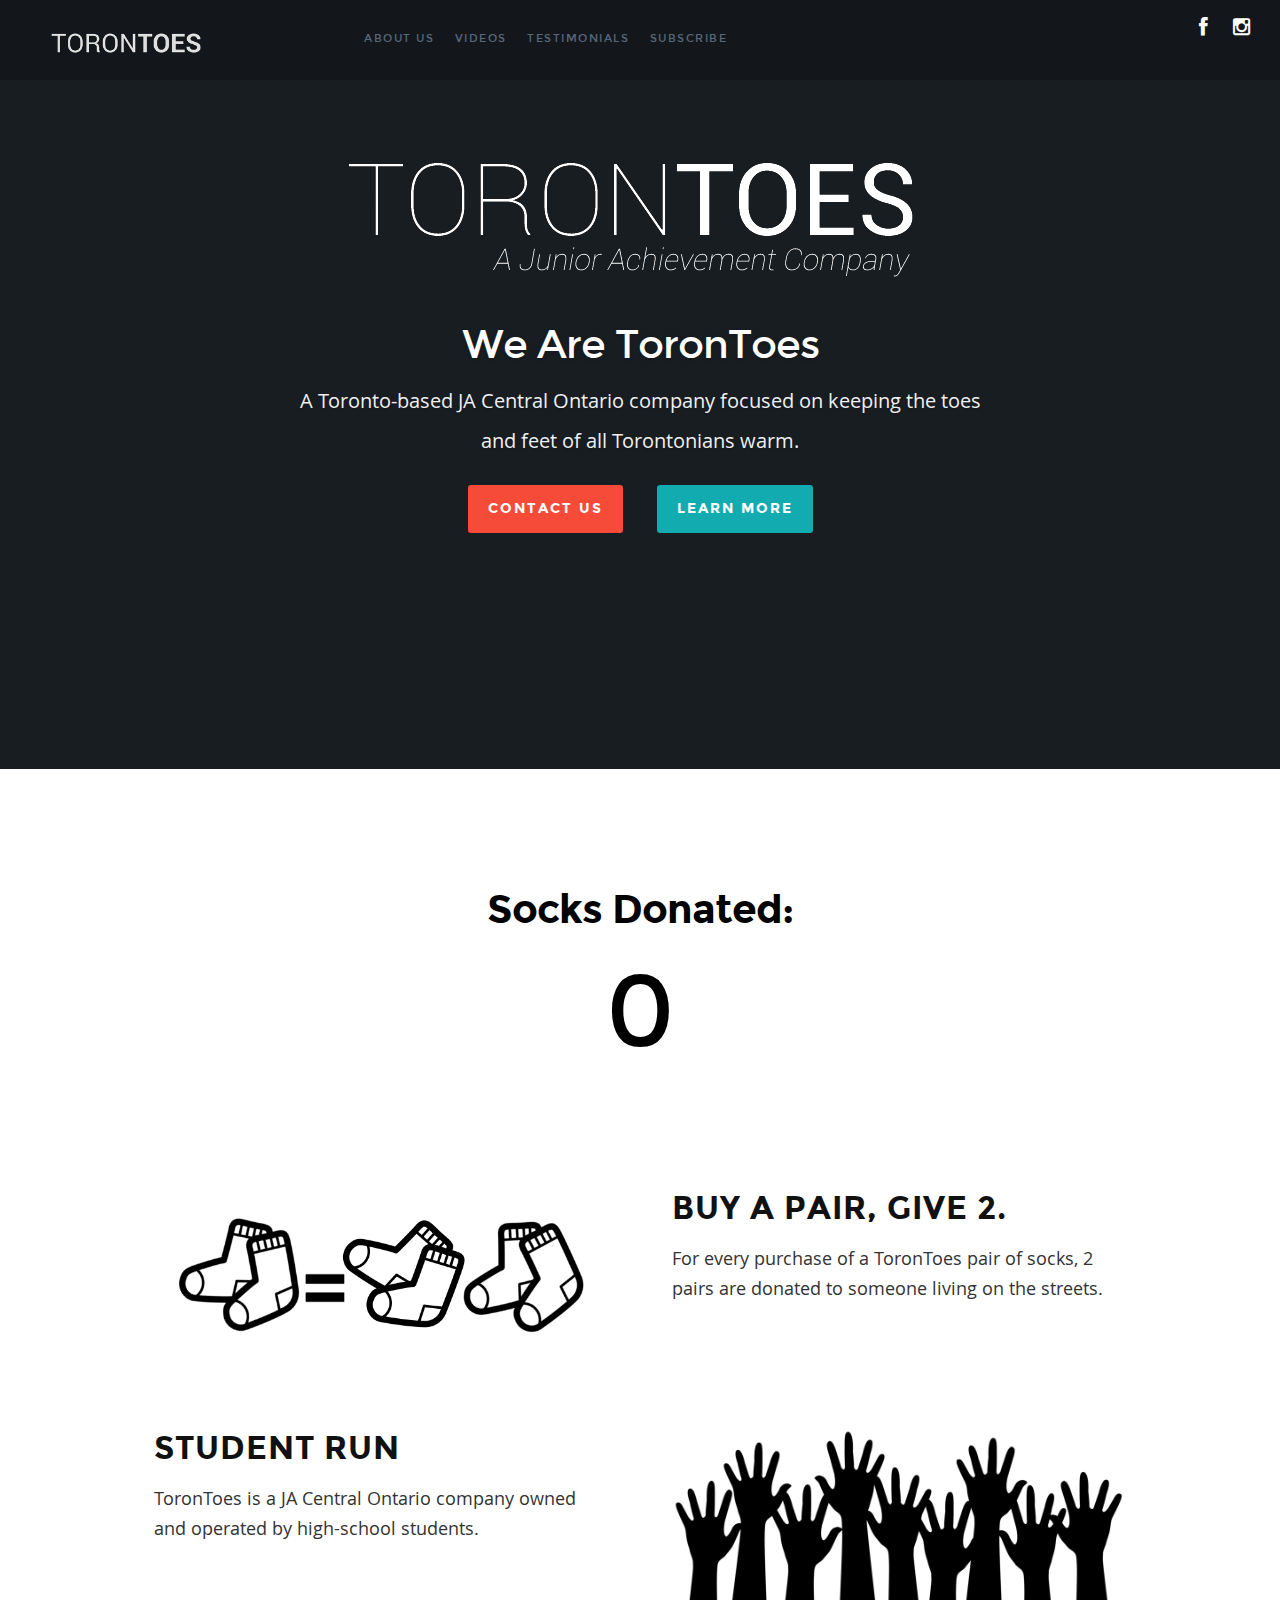
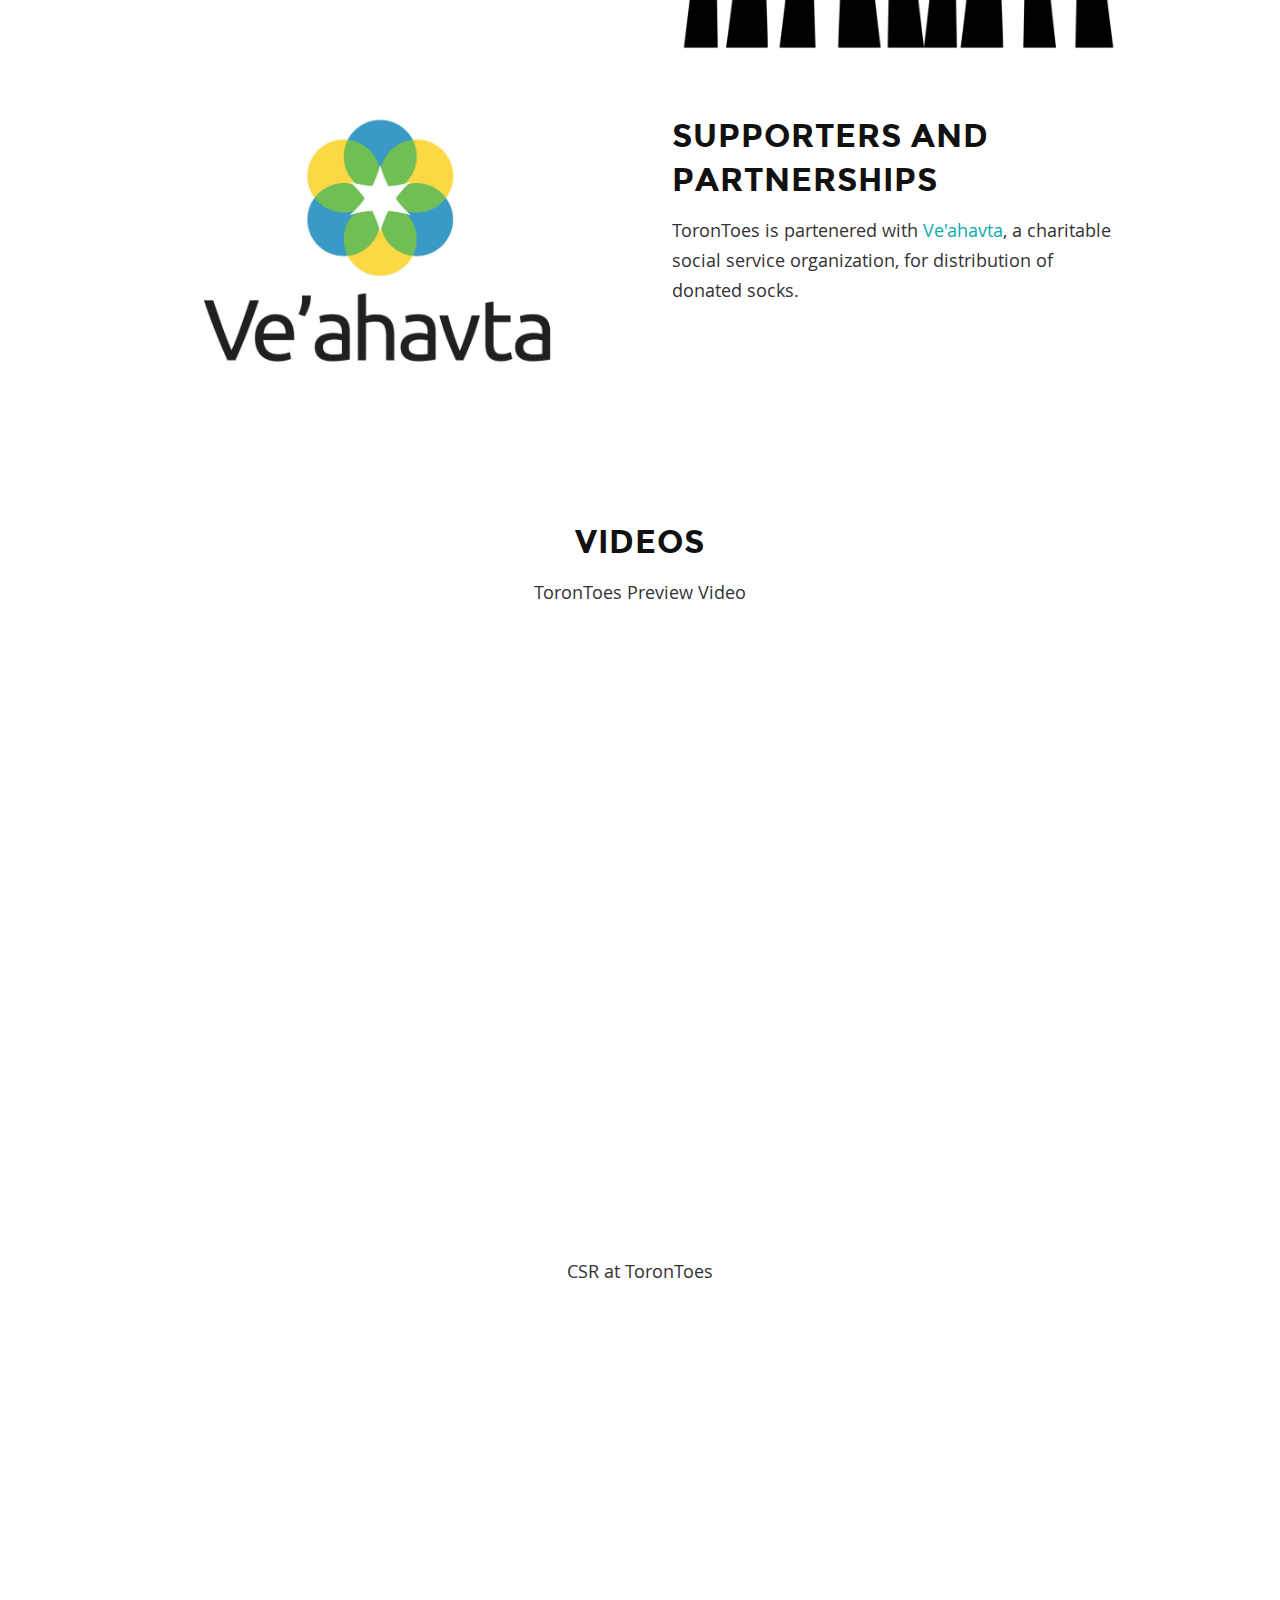
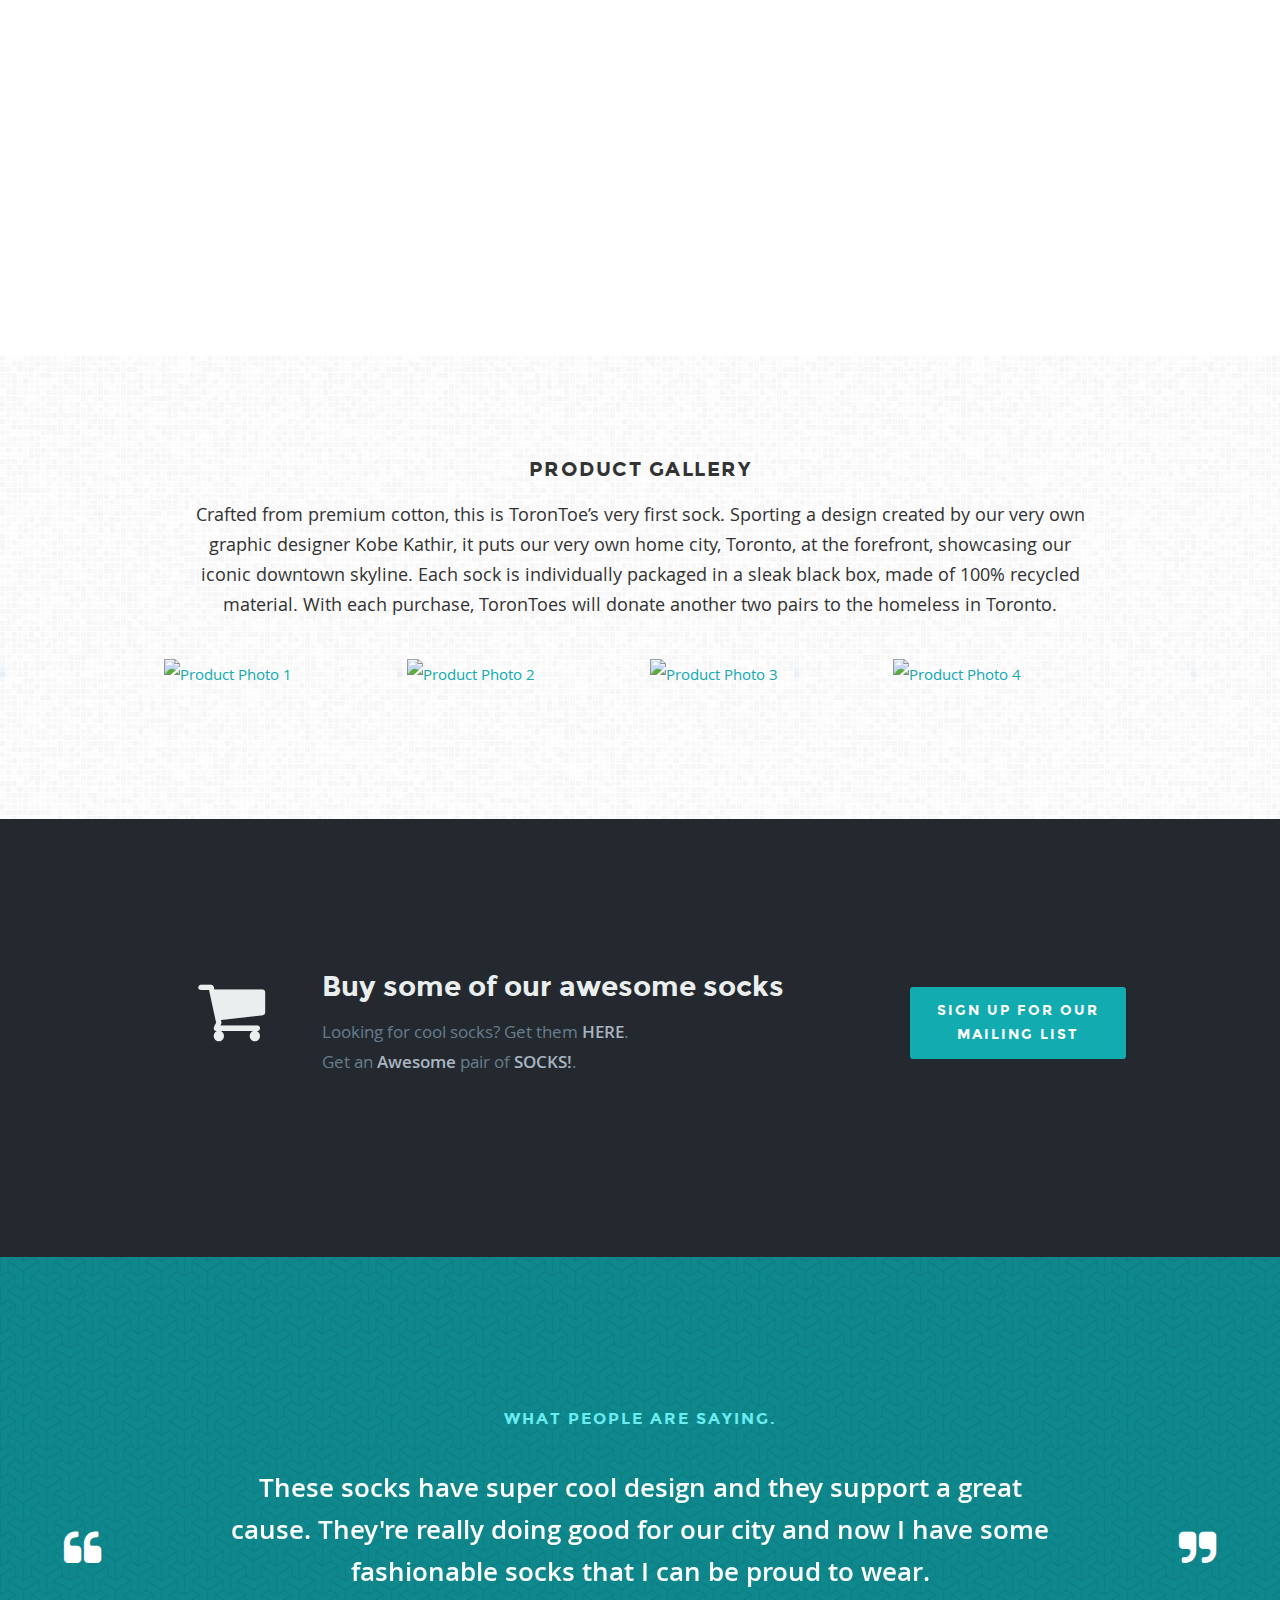
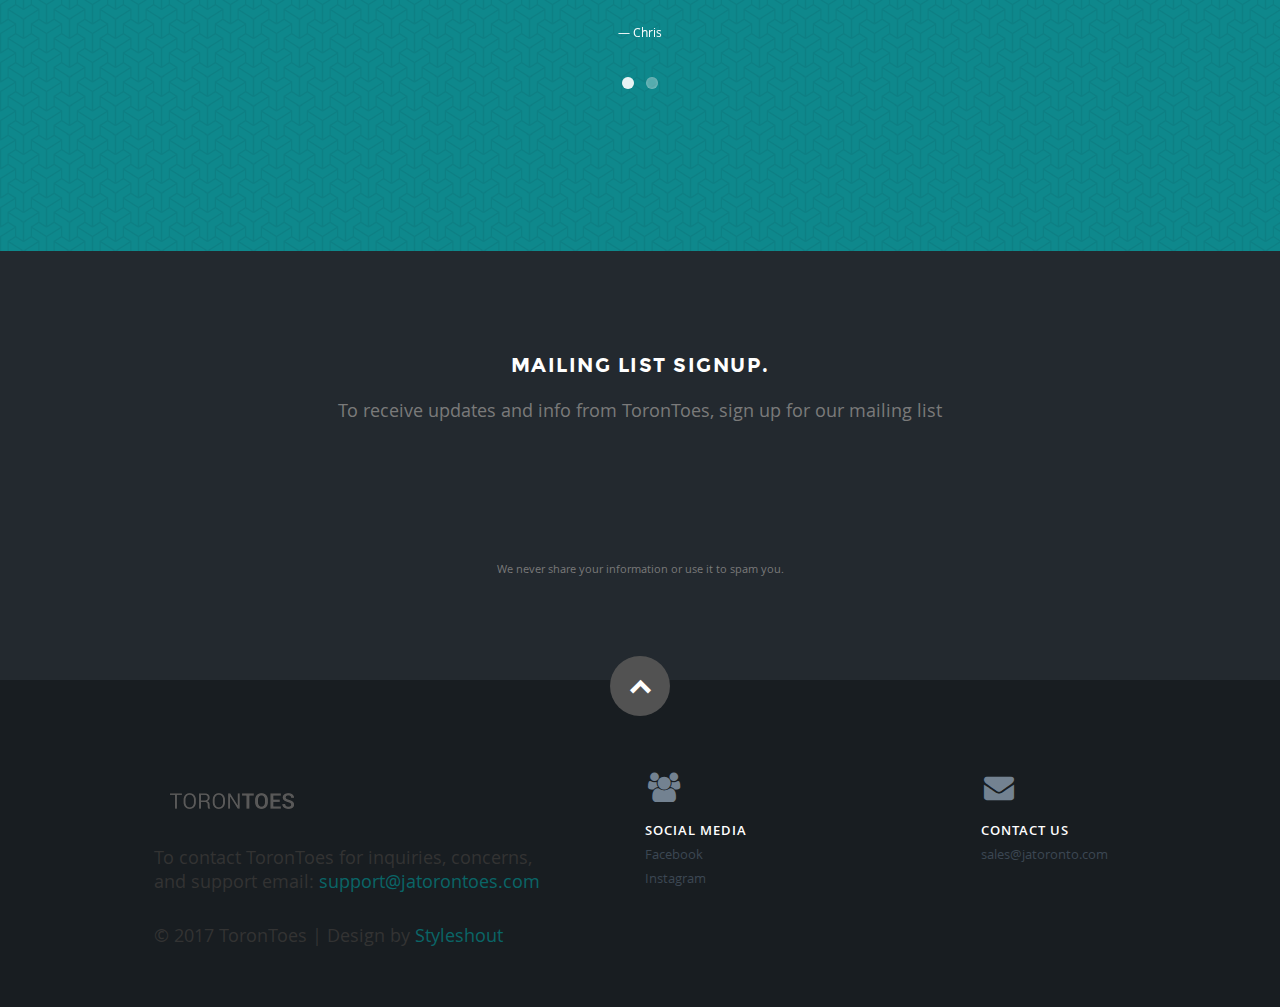
==== commit 34794063: "Update index.html" ====
--- a/index.html
+++ b/index.html
@@ -8,7 +8,7 @@
    <!--- Basic Page Needs
    ================================================== -->
    <meta charset="utf-8">
-	<title>Torontoes - A Junior Achievement Company</title>
+	<title>ToronToes - A Junior Achievement Company</title>
 	<meta name="description" content="">  
 	<meta name="author" content="JA Torontoes">
 
@@ -57,7 +57,7 @@
 
          <ul id="nav" class="nav" >
             <li><a class="smoothscroll" href="#features">About Us</a></li>
-	    <li><a class="smoothscroll" href="#video">Video</a></li>
+	    <li><a class="smoothscroll" href="#video">Videos</a></li>
             <li><a class="smoothscroll" href="#testimonials">Testimonials</a></li>
             <li><a class="smoothscroll" href="#subscribe">Subscribe</a></li>
          </ul> <!-- end #nav -->
@@ -163,7 +163,7 @@
          <div class="six columns right">
             <h3>Supporters and Partnerships</h3>
 
-		 <p>Torontoes is partenered with <a href="http://www.veahavta.org/">Ve'ahavta</a>, a charitable social service organization, for distribution of donated socks.
+		 <p>ToronToes is partenered with <a href="http://www.veahavta.org/">Ve'ahavta</a>, a charitable social service organization, for distribution of donated socks.
             </p>
          </div>
 
@@ -176,9 +176,9 @@
       <div class="row feature video">
 
          <div class="six columns centered" style="text-align: center">
-            <h3>Video</h3>
-
-            <p>Torontoes Preview Video
+            <h3>Videos</h3>
+
+            <p>ToronToes Preview Video
             </p>
          </div>
 
@@ -188,7 +188,24 @@
              </div>
          </div>
 
+      </div>
+	   
+	   <div class="row feature video">
+
+         <div class="six columns centered" style="text-align: center">
+            
+            <p>CSR at ToronToes
+            </p>
+         </div>
+
+         <div class="twelve columns feature-media centered">
+             <div class="fluid-video-wrapper">
+                  <iframe src="https://player.vimeo.com/video/206172733" width="1280" height="720" frameborder="0" webkitallowfullscreen mozallowfullscreen allowfullscreen></iframe>
+             </div>
+         </div>
+
       </div></section>
+	   
 
    </section> <!-- Homepage Hero end -->
 	
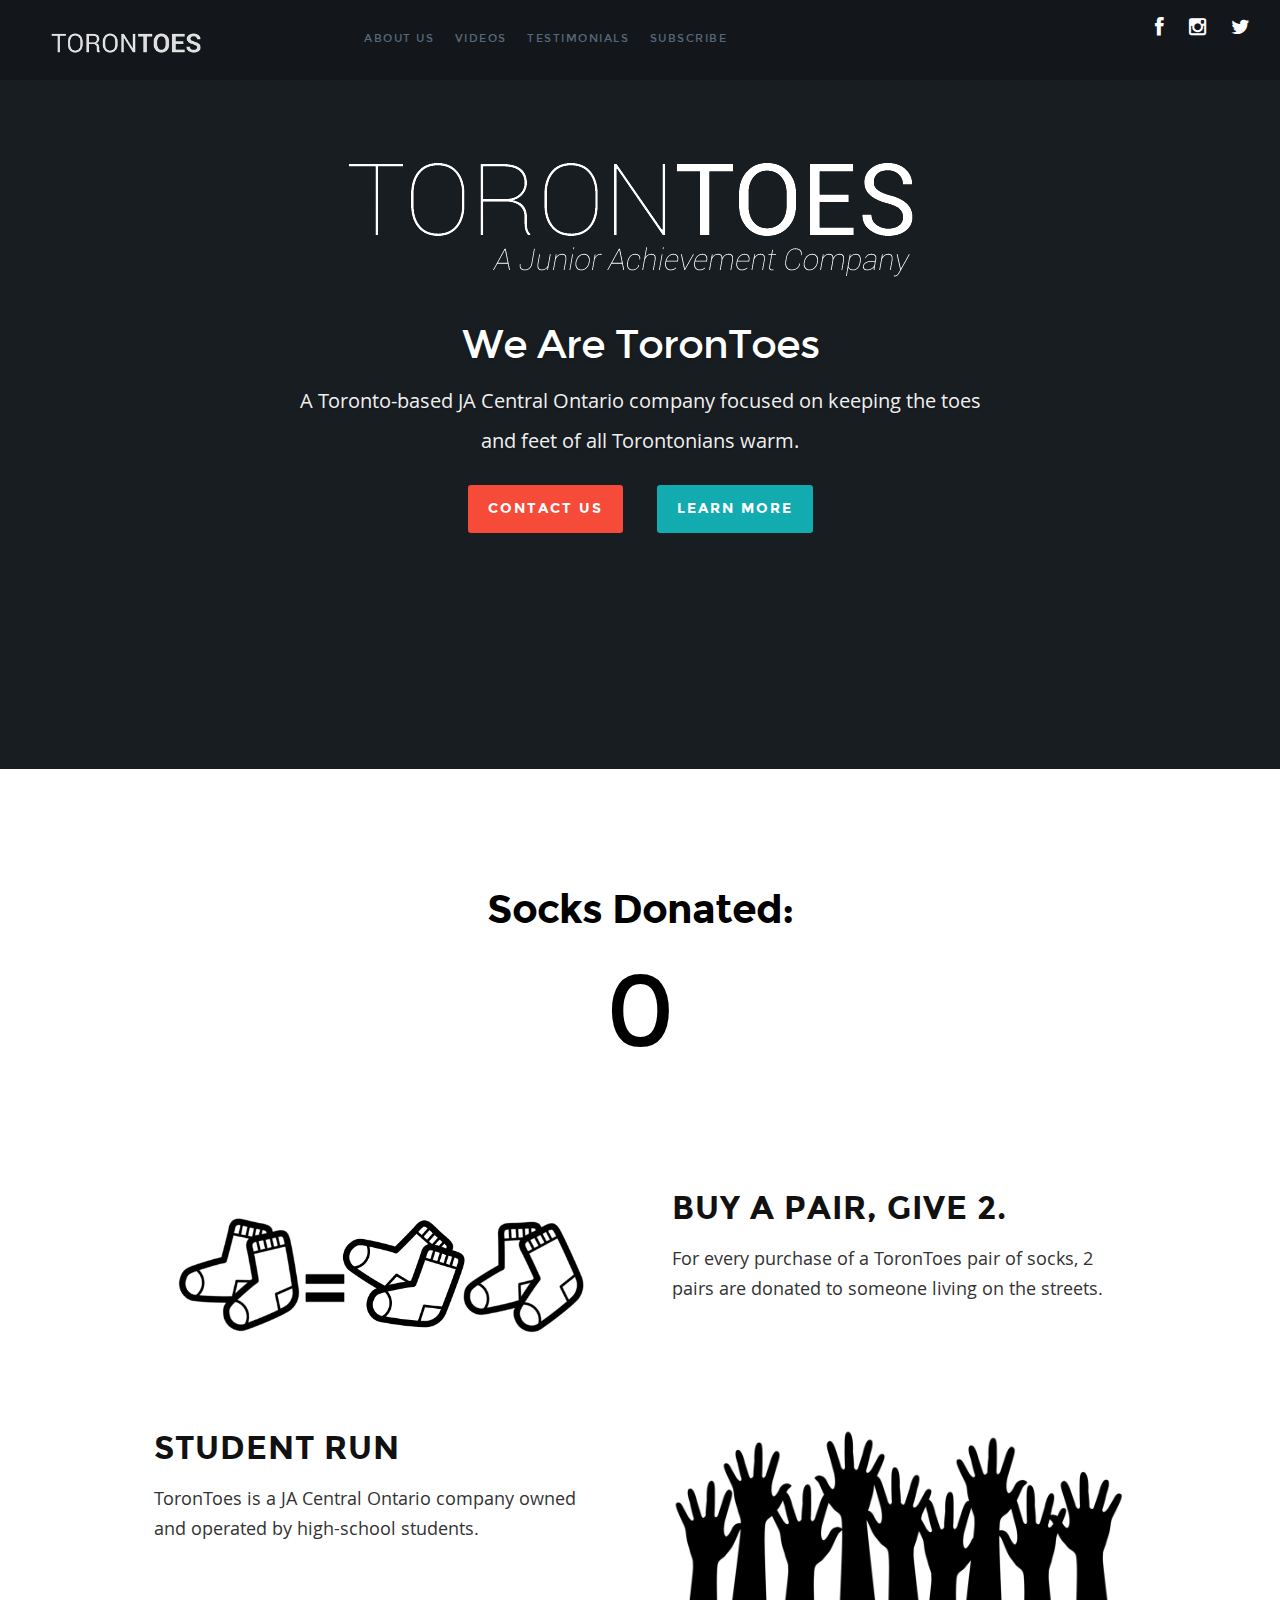
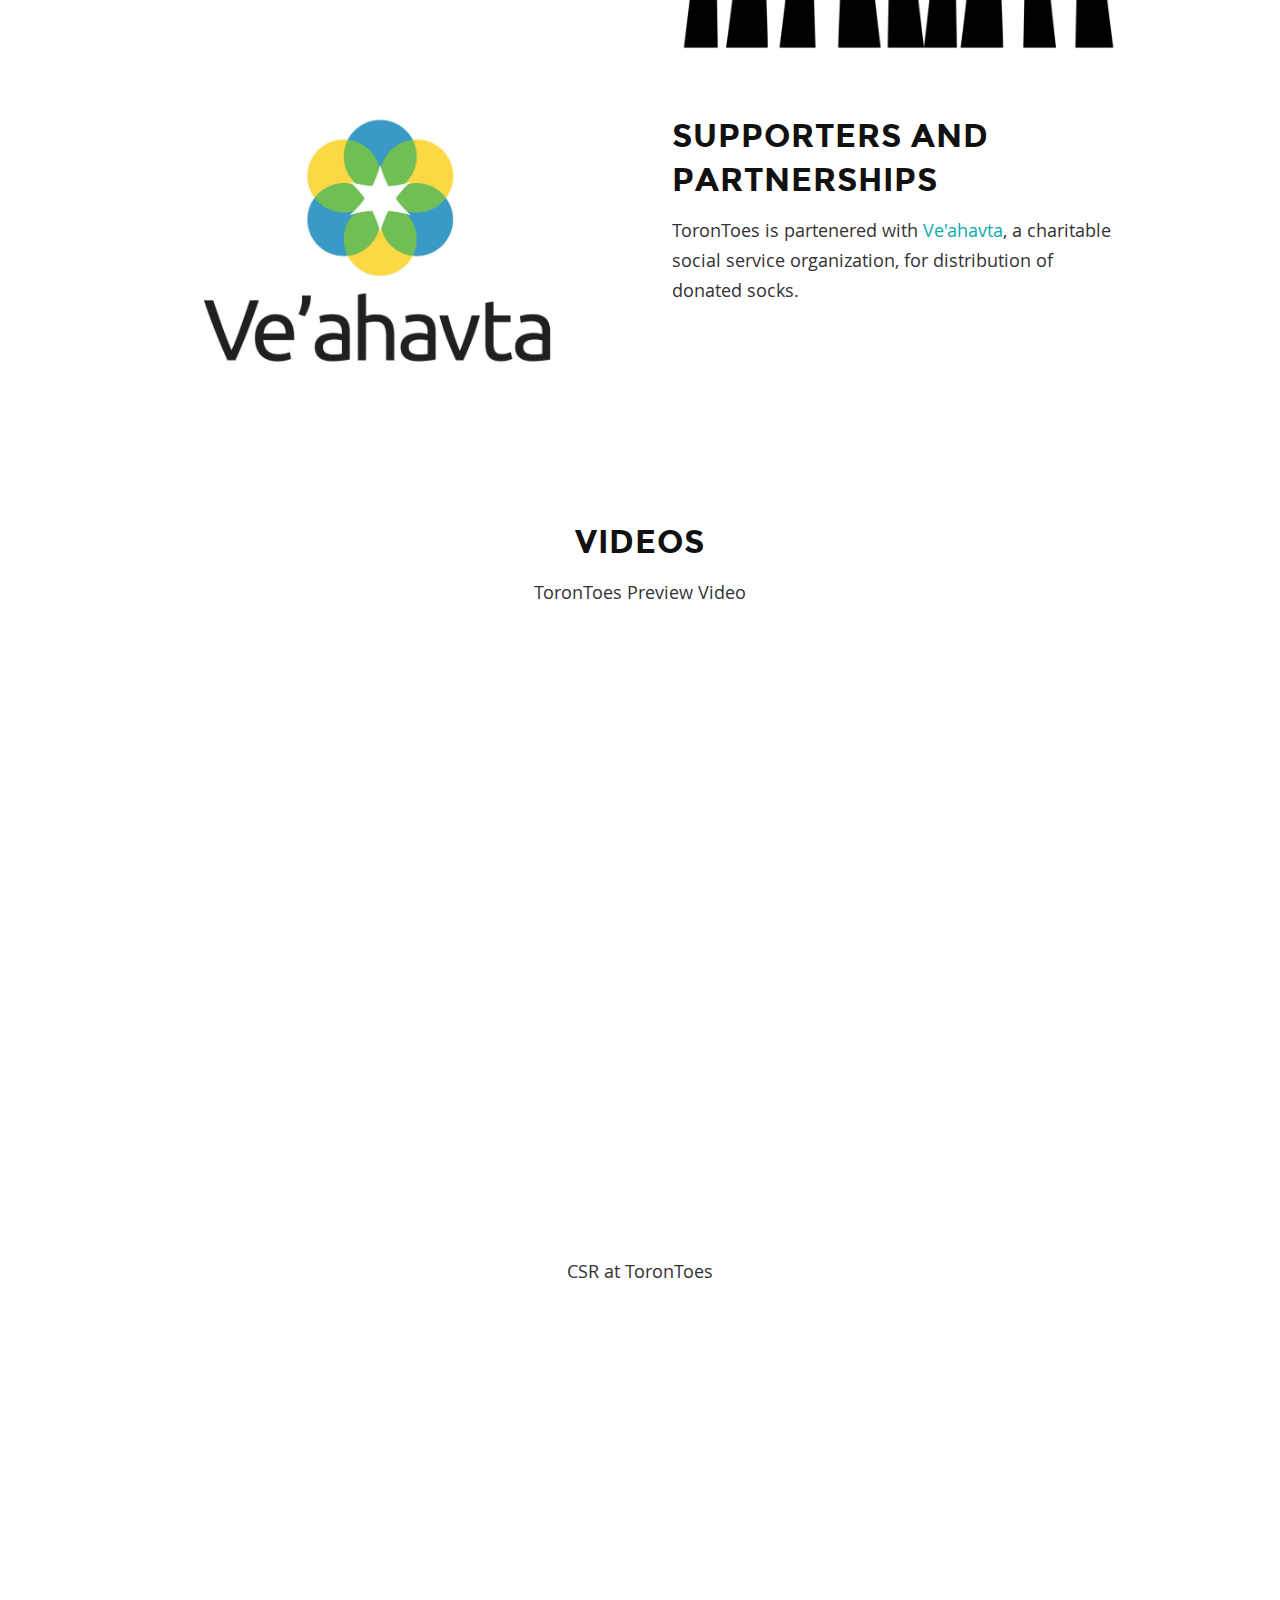
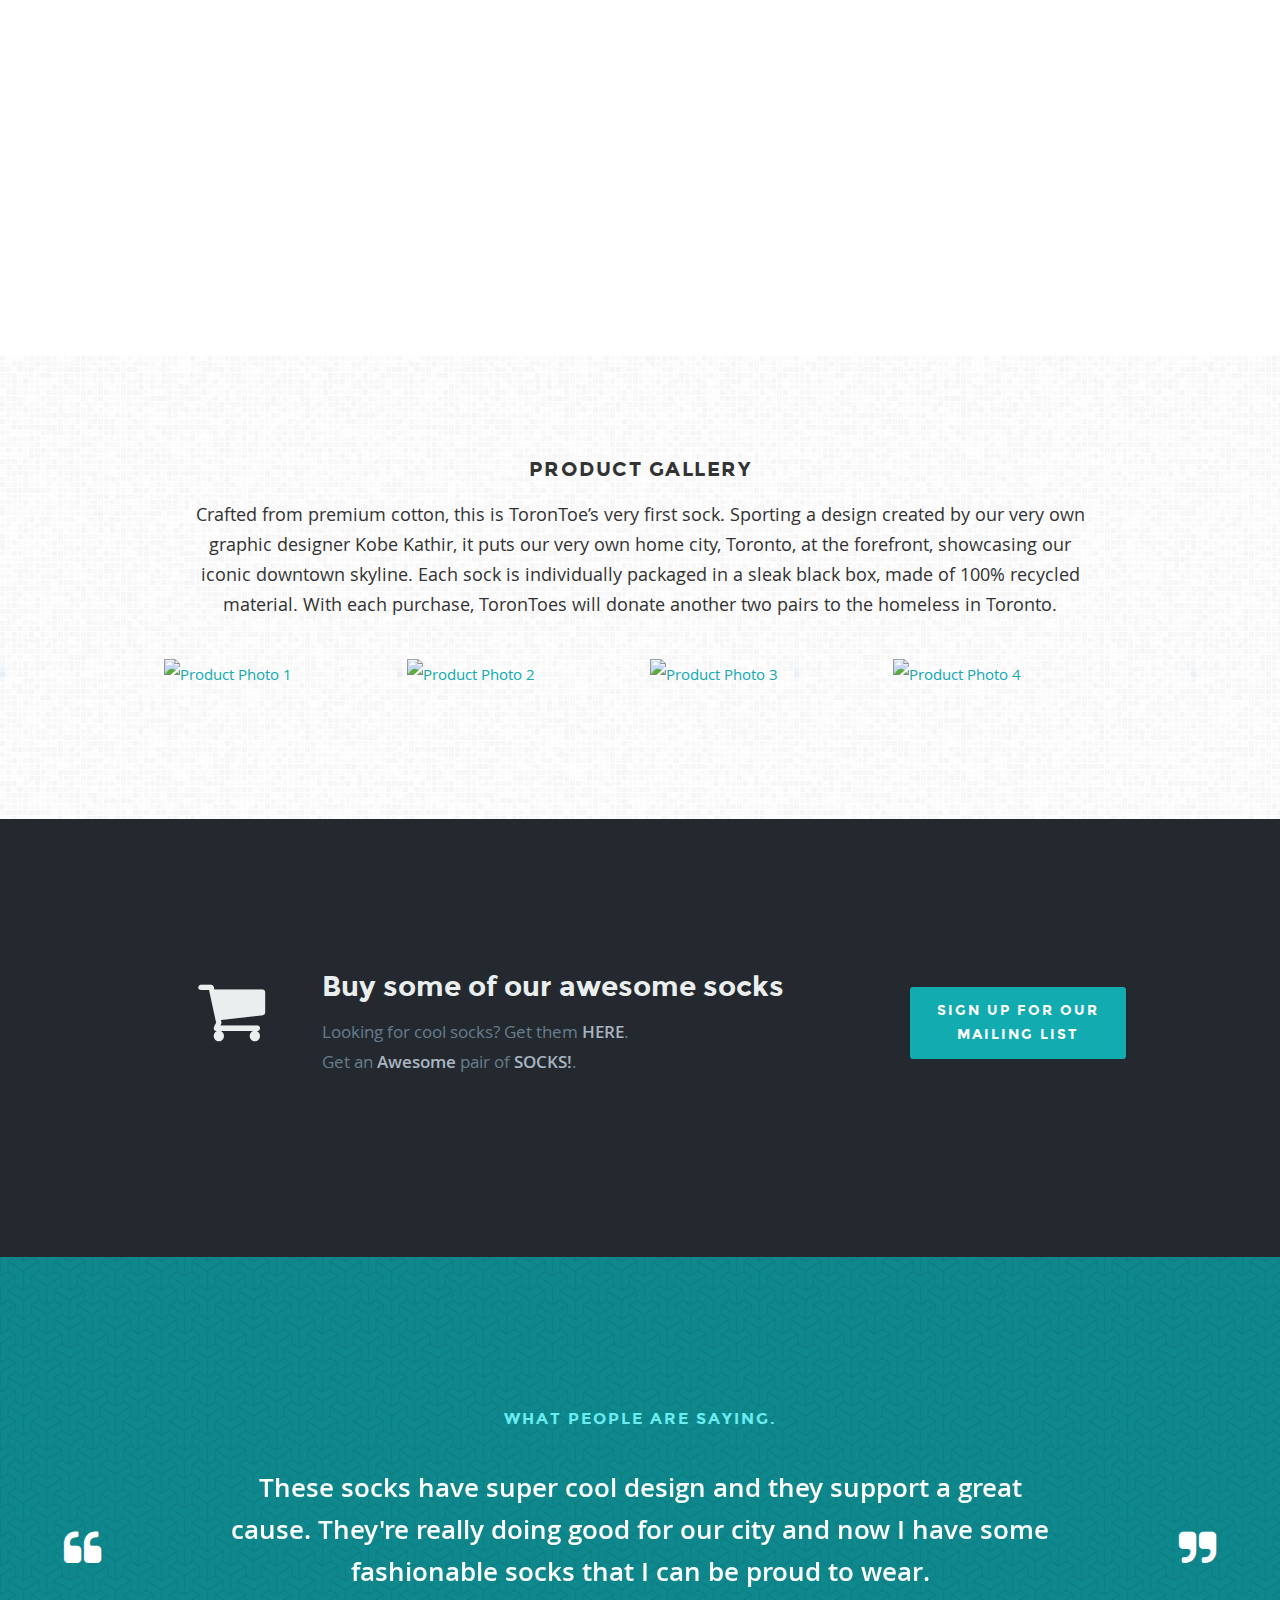
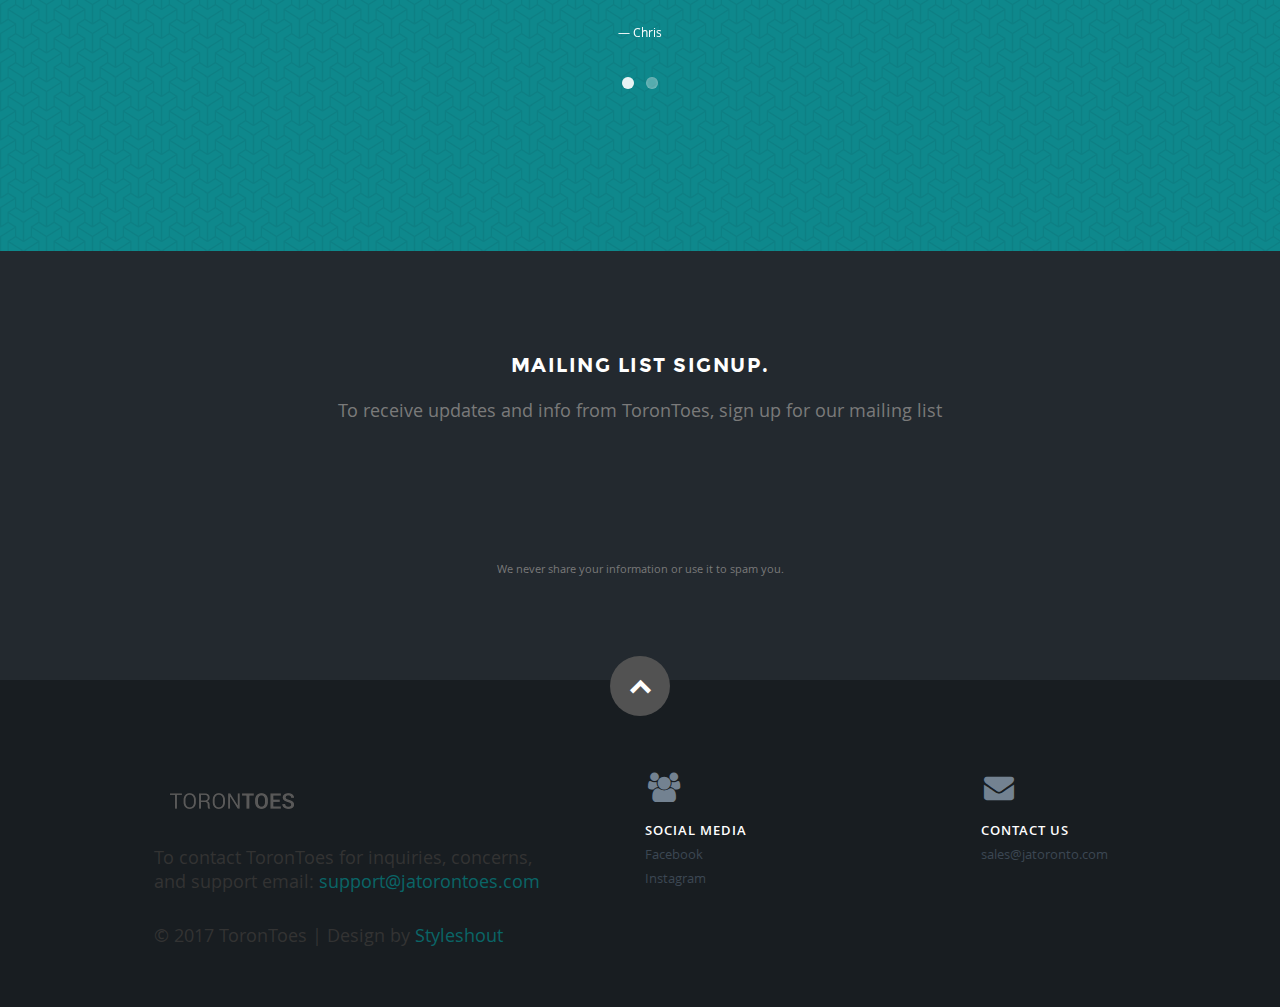
==== commit fa6c4861: "Update index.html" ====
--- a/index.html
+++ b/index.html
@@ -67,6 +67,7 @@
       <ul class="header-social">
          <li><a href="https://www.facebook.com/torontoes"><i class="fa fa-facebook"></i></a></li>
          <li><a href="https://www.instagram.com/jatorontoes/"><i class="fa fa-instagram"></i></a></li>
+	 <li><a href="https://twitter.com/jatorontoes"><i class="fa fa-twitter"></i></a></li>
       </ul>
 
    </header> <!-- Header End -->
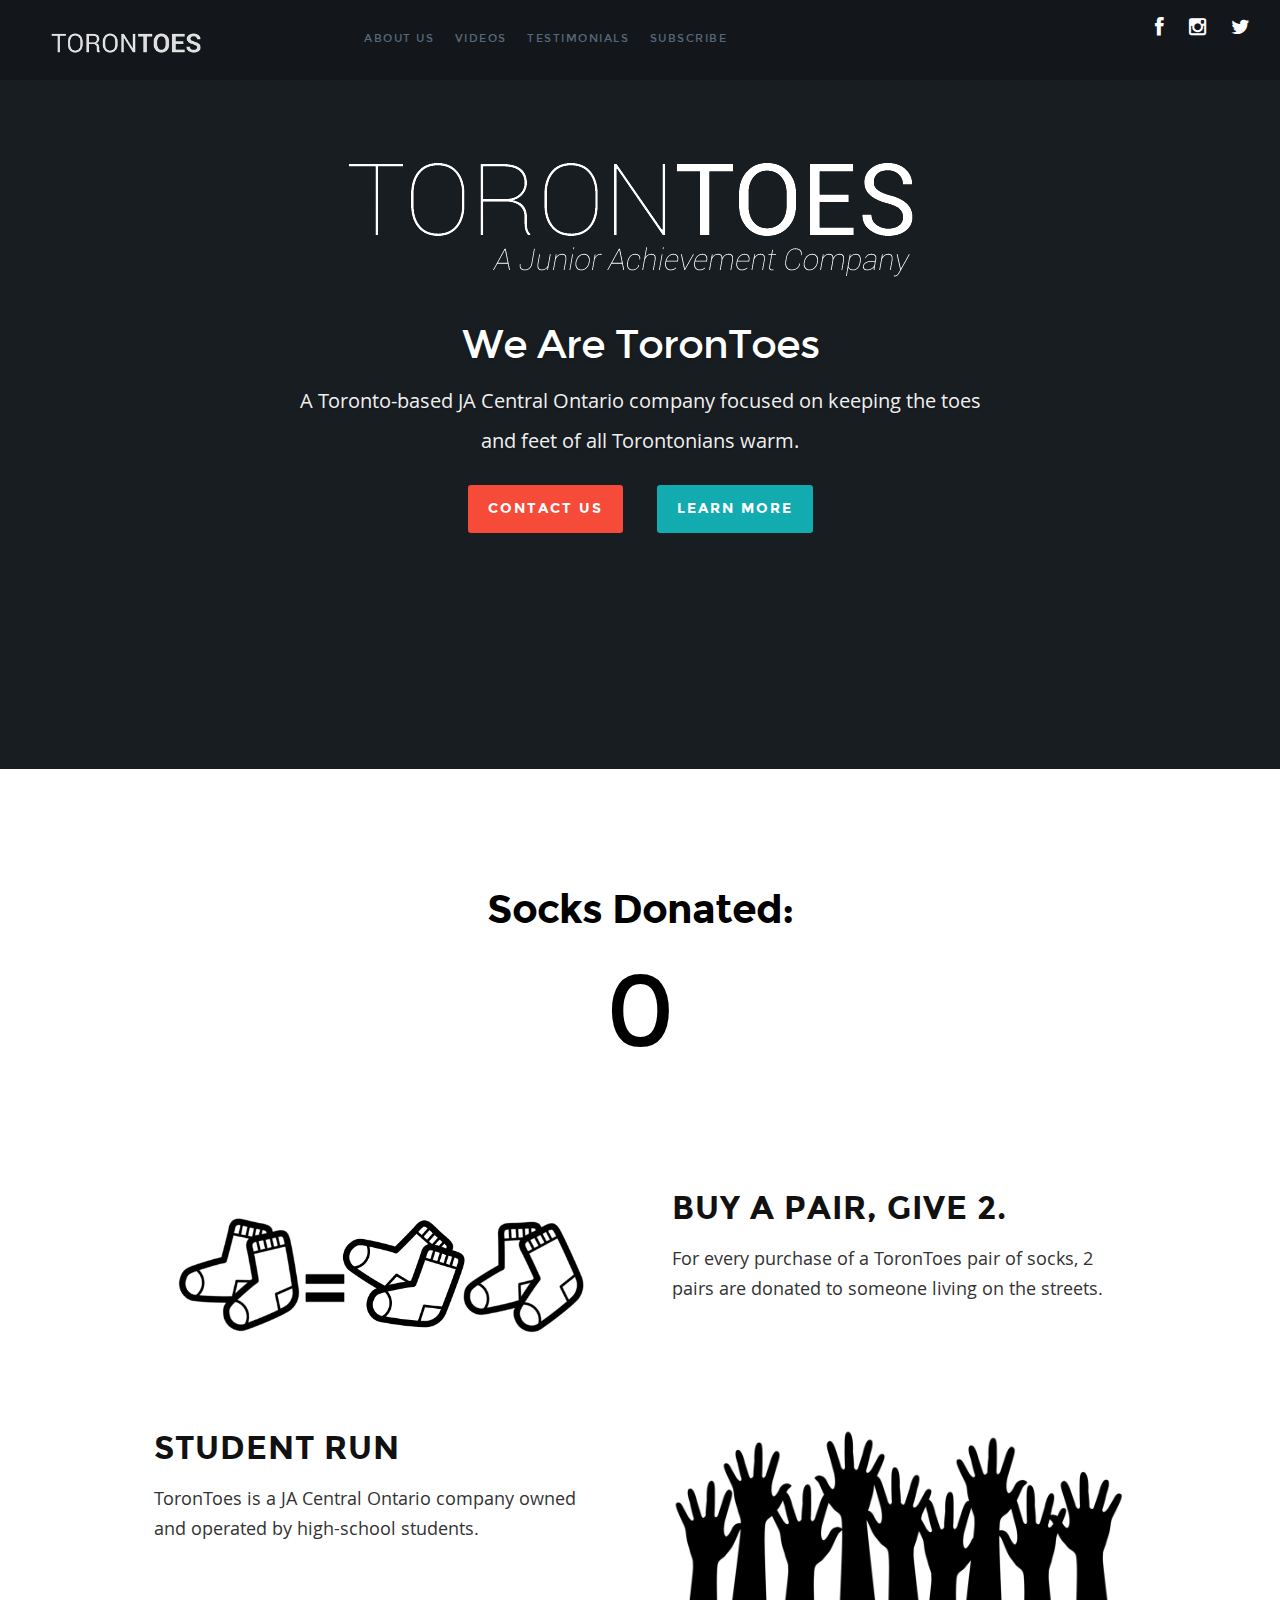
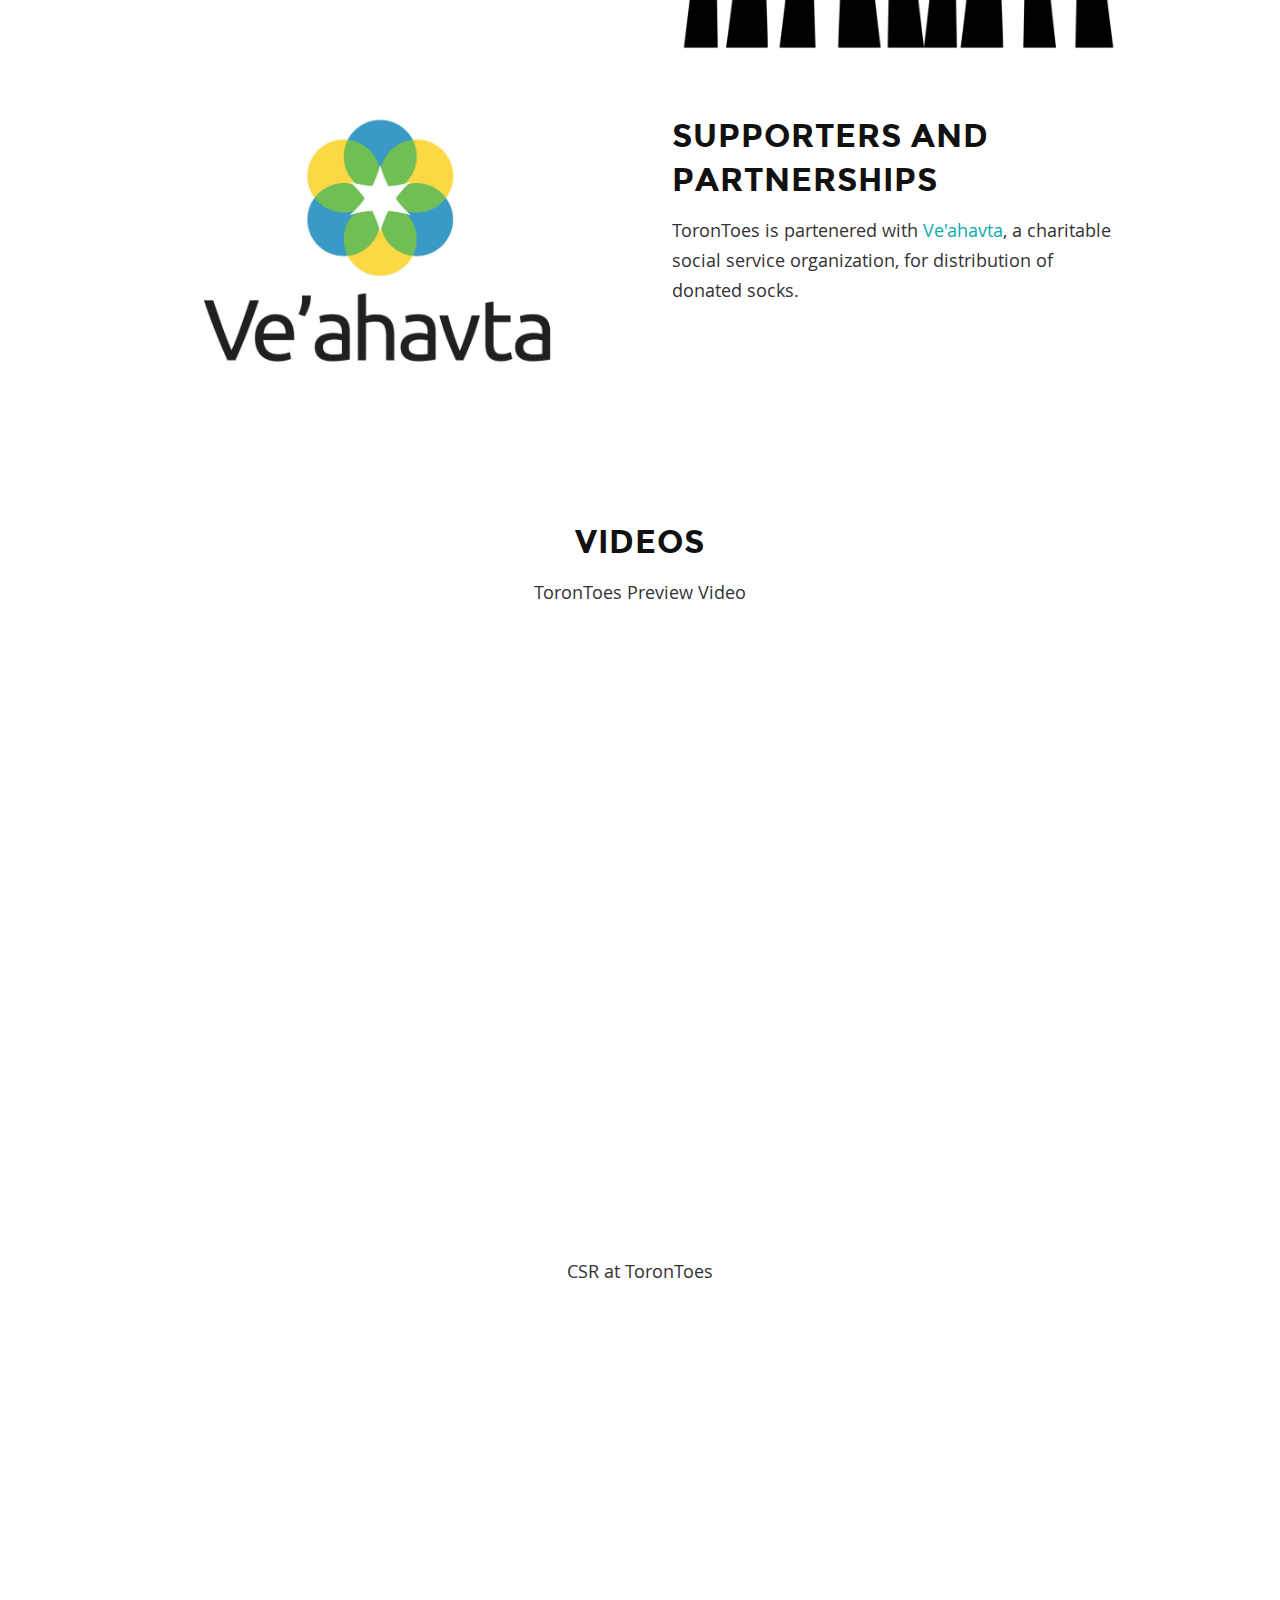
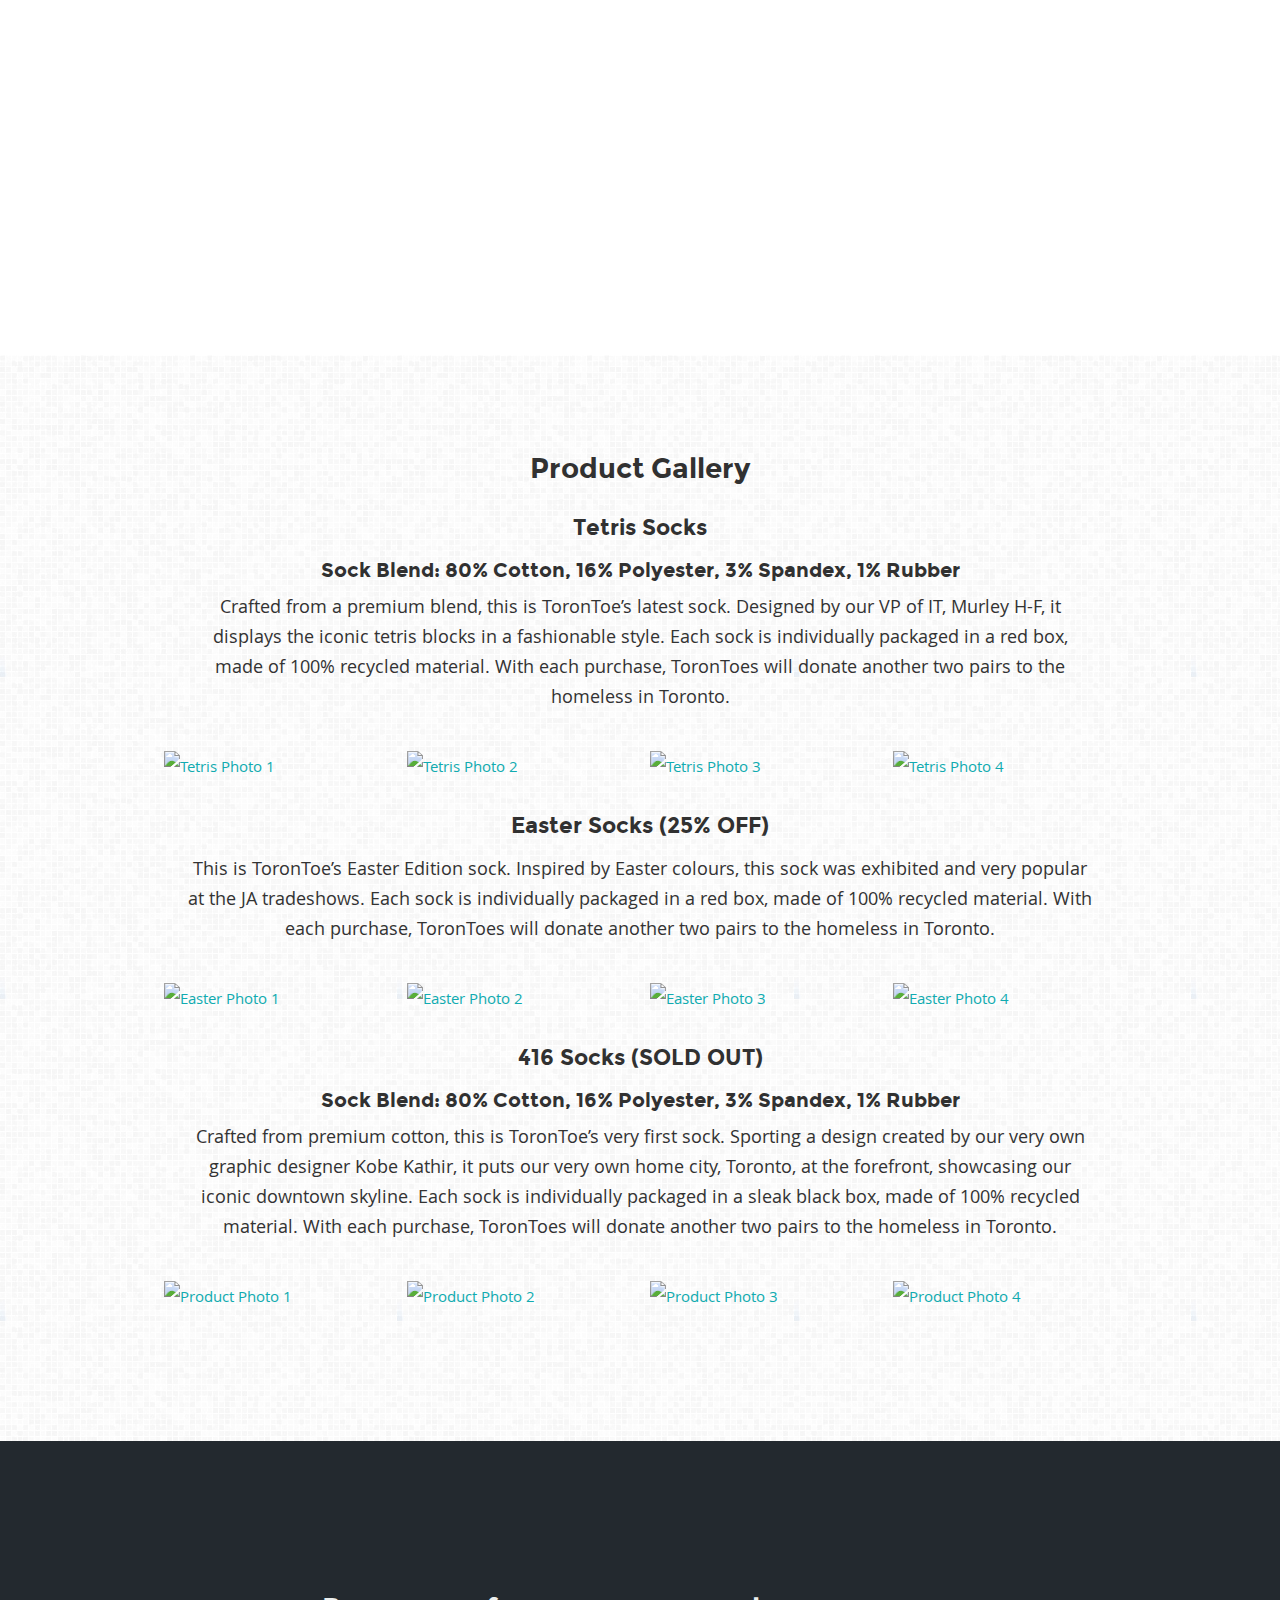
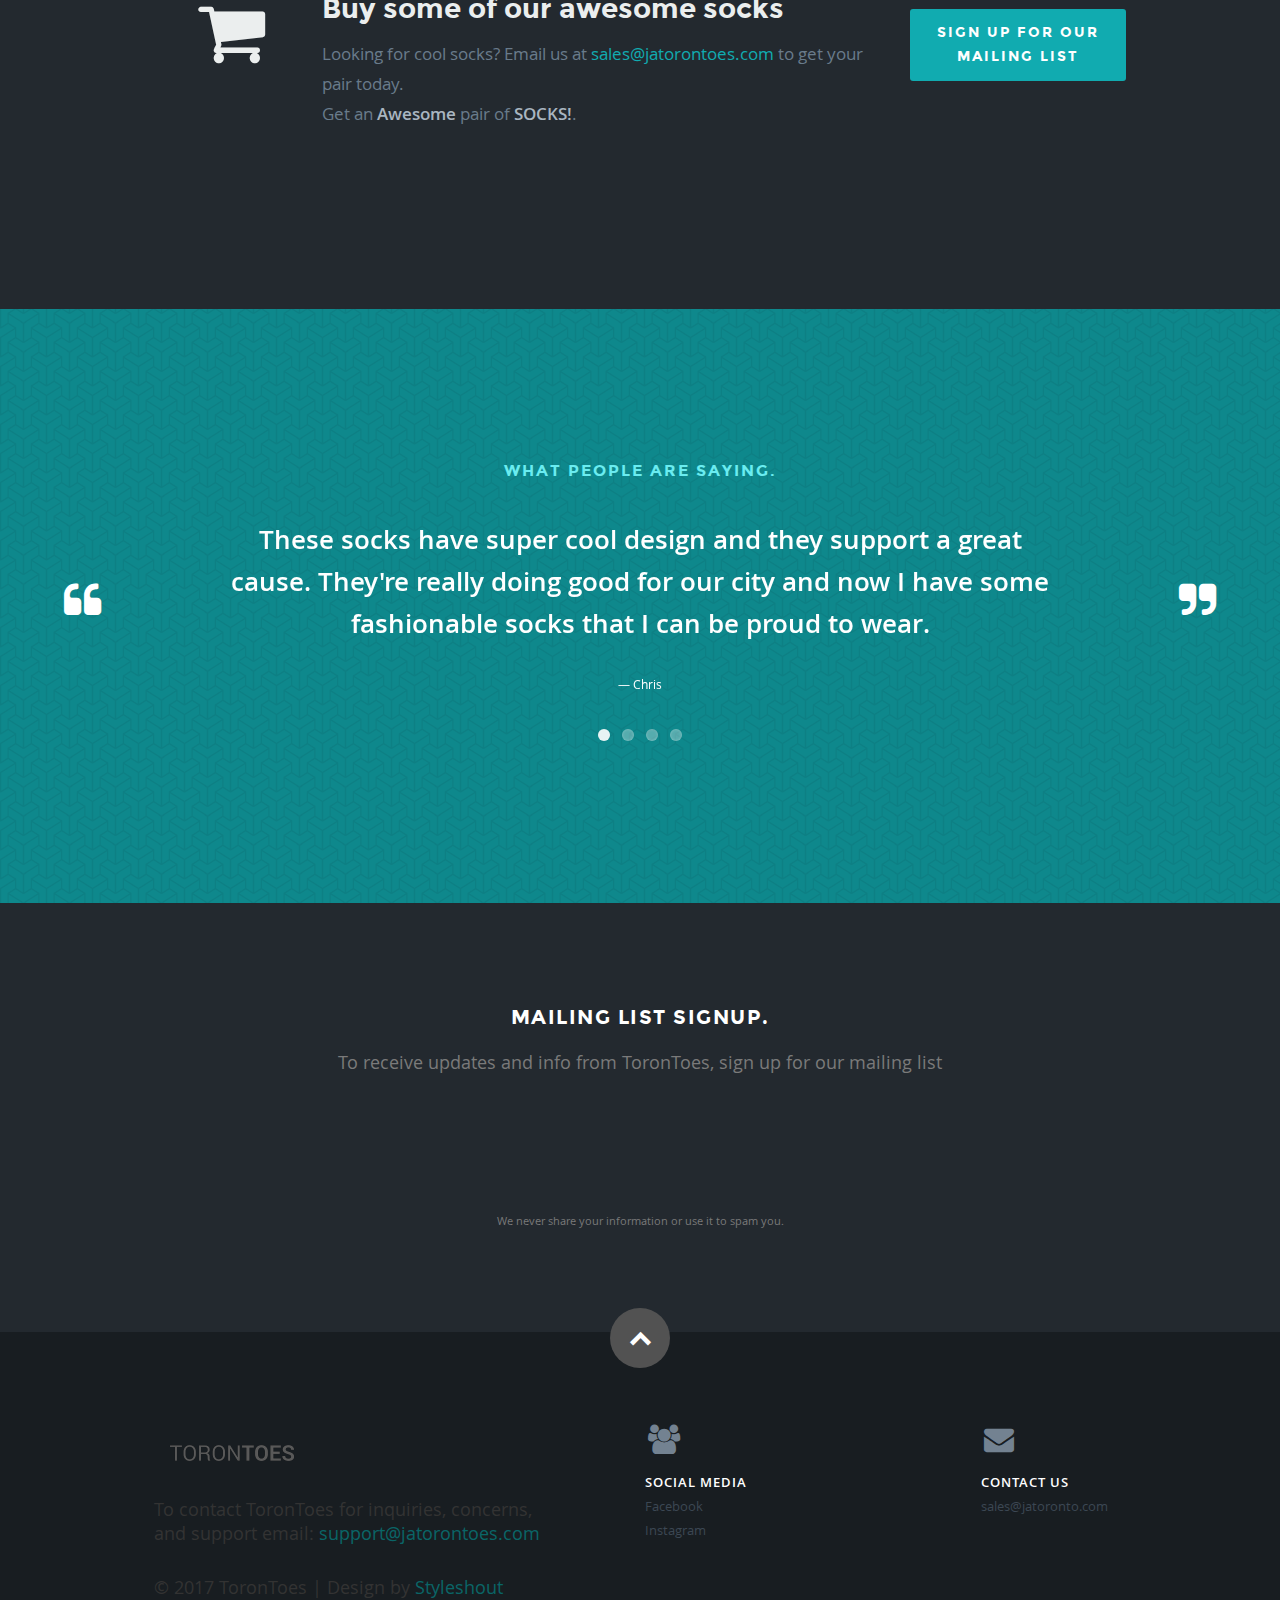
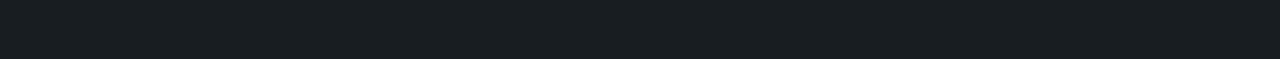
==== commit 7bdf2ab3: "Update index.html" ====
--- a/index.html
+++ b/index.html
@@ -214,9 +214,160 @@
    ================================================== -->
    <section id="screenshots">
 
+       <div class="row section-head">
+
+      <h2>Product Gallery</h2>
+
+         <h3 style="padding-top: 20px;">Tetris Socks</h3>
+         
+         <h4>Sock Blend: 80% Cotton, 16% Polyester, 3% Spandex, 1% Rubber</h4>
+         
+         <p>Crafted from a premium blend, this is ToronToe’s latest sock. 
+       Designed by our VP of IT, Murley H-F, it displays the iconic tetris blocks in a fashionable style.
+       Each sock is individually packaged in a red box, made of 100% recycled material.
+       With each purchase, ToronToes will donate another two pairs to the homeless in Toronto.
+         </p>
+
+      </div>
+
+      <div class="row">
+
+         <div class="twelve columns">
+
+            <!-- screenshots-wrapper -->
+            <div id="screenshots-wrapper" class="bgrid-quarters s-bgrid-thirds cf">
+
+               <div class="columns item">
+                  <div class="item-wrap">
+
+                     <a href="https://raw.githubusercontent.com/torontoes/torontoes/gh-pages/images/screenshots/big/b-Tetris_Photo_(1).jpg" data-imagelightbox="a">
+                        <img src="https://raw.githubusercontent.com/torontoes/torontoes/gh-pages/images/screenshots/Tetris_Photo_(1).jpg" alt="Tetris Photo 1">
+                        <div class="overlay"></div> 
+                        <div class="link-icon"><i class="icon-plus"></i></div>
+                     </a>
+
+                  </div>
+               </div> <!-- item end -->
+
+               <div class="columns item">
+                  <div class="item-wrap">
+
+                     <a href="https://raw.githubusercontent.com/torontoes/torontoes/gh-pages/images/screenshots/big/b-Tetris_Photo_(2).jpg" data-imagelightbox="a">
+                        <img src="https://raw.githubusercontent.com/torontoes/torontoes/gh-pages/images/screenshots/Tetris_Photo_(2).jpg" alt="Tetris Photo 2">
+                        <div class="overlay"></div>
+                        <div class="link-icon"><i class="icon-plus"></i></div>
+                     </a>
+
+                  </div>
+               </div> <!-- item end -->
+
+               <div class="columns item">
+                  <div class="item-wrap">
+
+                     <a href="https://raw.githubusercontent.com/torontoes/torontoes/gh-pages/images/screenshots/big/b-Tetris_Photo_(3).jpg" data-imagelightbox="a">
+                        <img src="https://raw.githubusercontent.com/torontoes/torontoes/gh-pages/images/screenshots/Tetris_Photo_(3).jpg" alt="Tetris Photo 3">                        
+                        <div class="overlay"></div>
+                        <div class="link-icon"><i class="icon-plus"></i></div>
+                     </a>
+
+                  </div>
+               </div> <!-- item end -->
+
+               <div class="columns item">
+                  <div class="item-wrap">
+
+                     <a href="https://raw.githubusercontent.com/torontoes/torontoes/gh-pages/images/screenshots/big/b-Tetris_Photo_(4).jpg" data-imagelightbox="a">
+                        <img src="https://raw.githubusercontent.com/torontoes/torontoes/gh-pages/images/screenshots/Tetris_Photo_(4).jpg" alt="Tetris Photo 4">
+                        <div class="overlay"></div>
+                        <div class="link-icon"><i class="icon-plus"></i></div>
+                     </a>
+
+                  </div>
+               </div> <!-- item end -->
+
+            </div> <!-- portfolio-wrapper end -->
+
+         </div> <!-- twelve columns end -->
+
+      </div>  <!-- end row -->
+
       <div class="row section-head">
 
-         <h1>Product Gallery</h1>
+         <h3 style="padding-top: 20px;">Easter Socks (25% OFF)</h3>
+
+         <p>This is ToronToe’s Easter Edition sock. Inspired by Easter colours, this sock was exhibited and very popular at the JA tradeshows.
+       Each sock is individually packaged in a red box, made of 100% recycled material.
+       With each purchase, ToronToes will donate another two pairs to the homeless in Toronto.
+         </p>
+
+      </div>
+
+      <div class="row">
+
+         <div class="twelve columns">
+
+            <!-- screenshots-wrapper -->
+            <div id="screenshots-wrapper" class="bgrid-quarters s-bgrid-thirds cf">
+
+               <div class="columns item">
+                  <div class="item-wrap">
+
+                     <a href="https://raw.githubusercontent.com/torontoes/torontoes/gh-pages/images/screenshots/big/b-Easter_Photo_(1).jpg" data-imagelightbox="a">
+                        <img src="https://raw.githubusercontent.com/torontoes/torontoes/gh-pages/images/screenshots/Easter_Photo_(1).jpg" alt="Easter Photo 1">
+                        <div class="overlay"></div> 
+                        <div class="link-icon"><i class="icon-plus"></i></div>
+                     </a>
+
+                  </div>
+               </div> <!-- item end -->
+
+               <div class="columns item">
+                  <div class="item-wrap">
+
+                     <a href="https://raw.githubusercontent.com/torontoes/torontoes/gh-pages/images/screenshots/big/b-Easter_Photo_(2).jpg" data-imagelightbox="a">
+                        <img src="https://raw.githubusercontent.com/torontoes/torontoes/gh-pages/images/screenshots/Easter_Photo_(2).jpg" alt="Easter Photo 2">
+                        <div class="overlay"></div>
+                        <div class="link-icon"><i class="icon-plus"></i></div>
+                     </a>
+
+                  </div>
+               </div> <!-- item end -->
+
+               <div class="columns item">
+                  <div class="item-wrap">
+
+                     <a href="https://raw.githubusercontent.com/torontoes/torontoes/gh-pages/images/screenshots/big/b-Easter_Photo_(3).jpg" data-imagelightbox="a">
+                        <img src="https://raw.githubusercontent.com/torontoes/torontoes/gh-pages/images/screenshots/Easter_Photo_(3).jpg" alt="Easter Photo 3">                        
+                        <div class="overlay"></div>
+                        <div class="link-icon"><i class="icon-plus"></i></div>
+                     </a>
+
+                  </div>
+               </div> <!-- item end -->
+
+               <div class="columns item">
+                  <div class="item-wrap">
+
+                     <a href="https://raw.githubusercontent.com/torontoes/torontoes/gh-pages/images/screenshots/big/b-Easter_Photo_(4).jpg" data-imagelightbox="a">
+                        <img src="https://raw.githubusercontent.com/torontoes/torontoes/gh-pages/images/screenshots/Easter_Photo_(4).jpg" alt="Easter Photo 4">
+                        <div class="overlay"></div>
+                        <div class="link-icon"><i class="icon-plus"></i></div>
+                     </a>
+
+                  </div>
+               </div> <!-- item end -->
+
+            </div> <!-- portfolio-wrapper end -->
+
+         </div> <!-- twelve columns end -->
+
+      </div>  <!-- end row -->
+
+      <div class="row section-head">
+
+         <h3 style="padding-top: 20px;">416 Socks (SOLD OUT)</h3>
+
+         <h4>Sock Blend: 80% Cotton, 16% Polyester, 3% Spandex, 1% Rubber</h4>
 
          <p>Crafted from premium cotton, this is ToronToe’s very first sock. 
 		 Sporting a design created by our very own graphic designer Kobe Kathir, it puts our very own home city,
@@ -306,7 +457,7 @@
          <div class="seven columns">
 
             <h2><a href="http://www.jatorontoes.com/#subscribe">Buy some of our awesome socks</a></h2>
-            <p>Looking for cool socks? Get them <a href="http://www.jatorontoes.com/#subscribe"><span>HERE</span></a>.
+            <p>Looking for cool socks? Email us at <a href="mailto:sales@jatorontoes.com">sales@jatorontoes.com</a> to get your pair today.
 					<br>Get an <span>Awesome</span> pair of <span>SOCKS!</span>. 
 					<!-- Simply type	the promocode in the box labeled “Promo Code” when placing your order. --></p>
 
@@ -357,6 +508,22 @@
                            <p>I've been wearing these socks for ten minutes and they're pretty comfy.
                            </p>
                            <cite>Ethan</cite>
+                        </blockquote>
+                     </li> <!-- slide ends -->
+			  
+		     <li>
+                        <blockquote>
+                           <p>It's great to be shopping for a cause.
+                           </p>
+                           <cite>Lindsay</cite>
+                        </blockquote>
+                     </li> <!-- slide ends -->
+			  
+		     <li>
+                        <blockquote>
+                           <p>These socks are cozy and colourful!
+                           </p>
+                           <cite>Geoff</cite>
                         </blockquote>
                      </li> <!-- slide ends -->
 
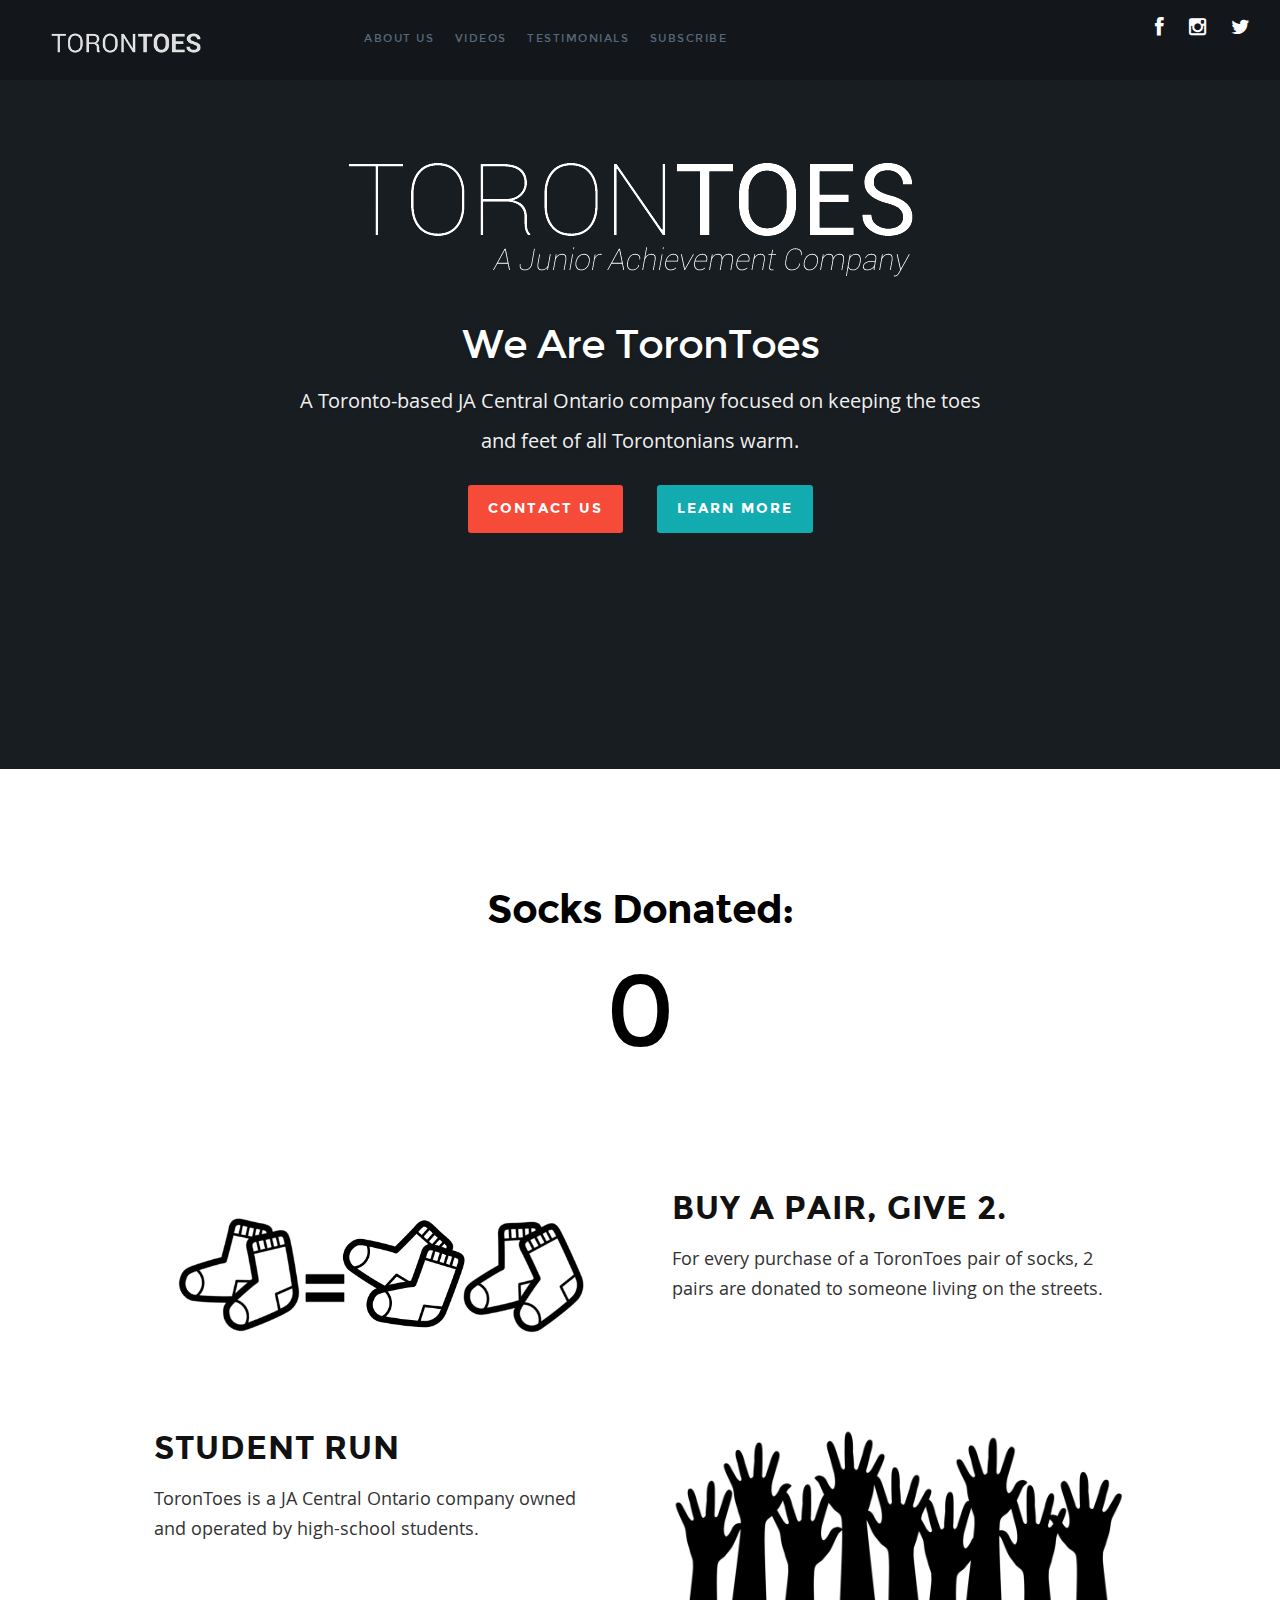
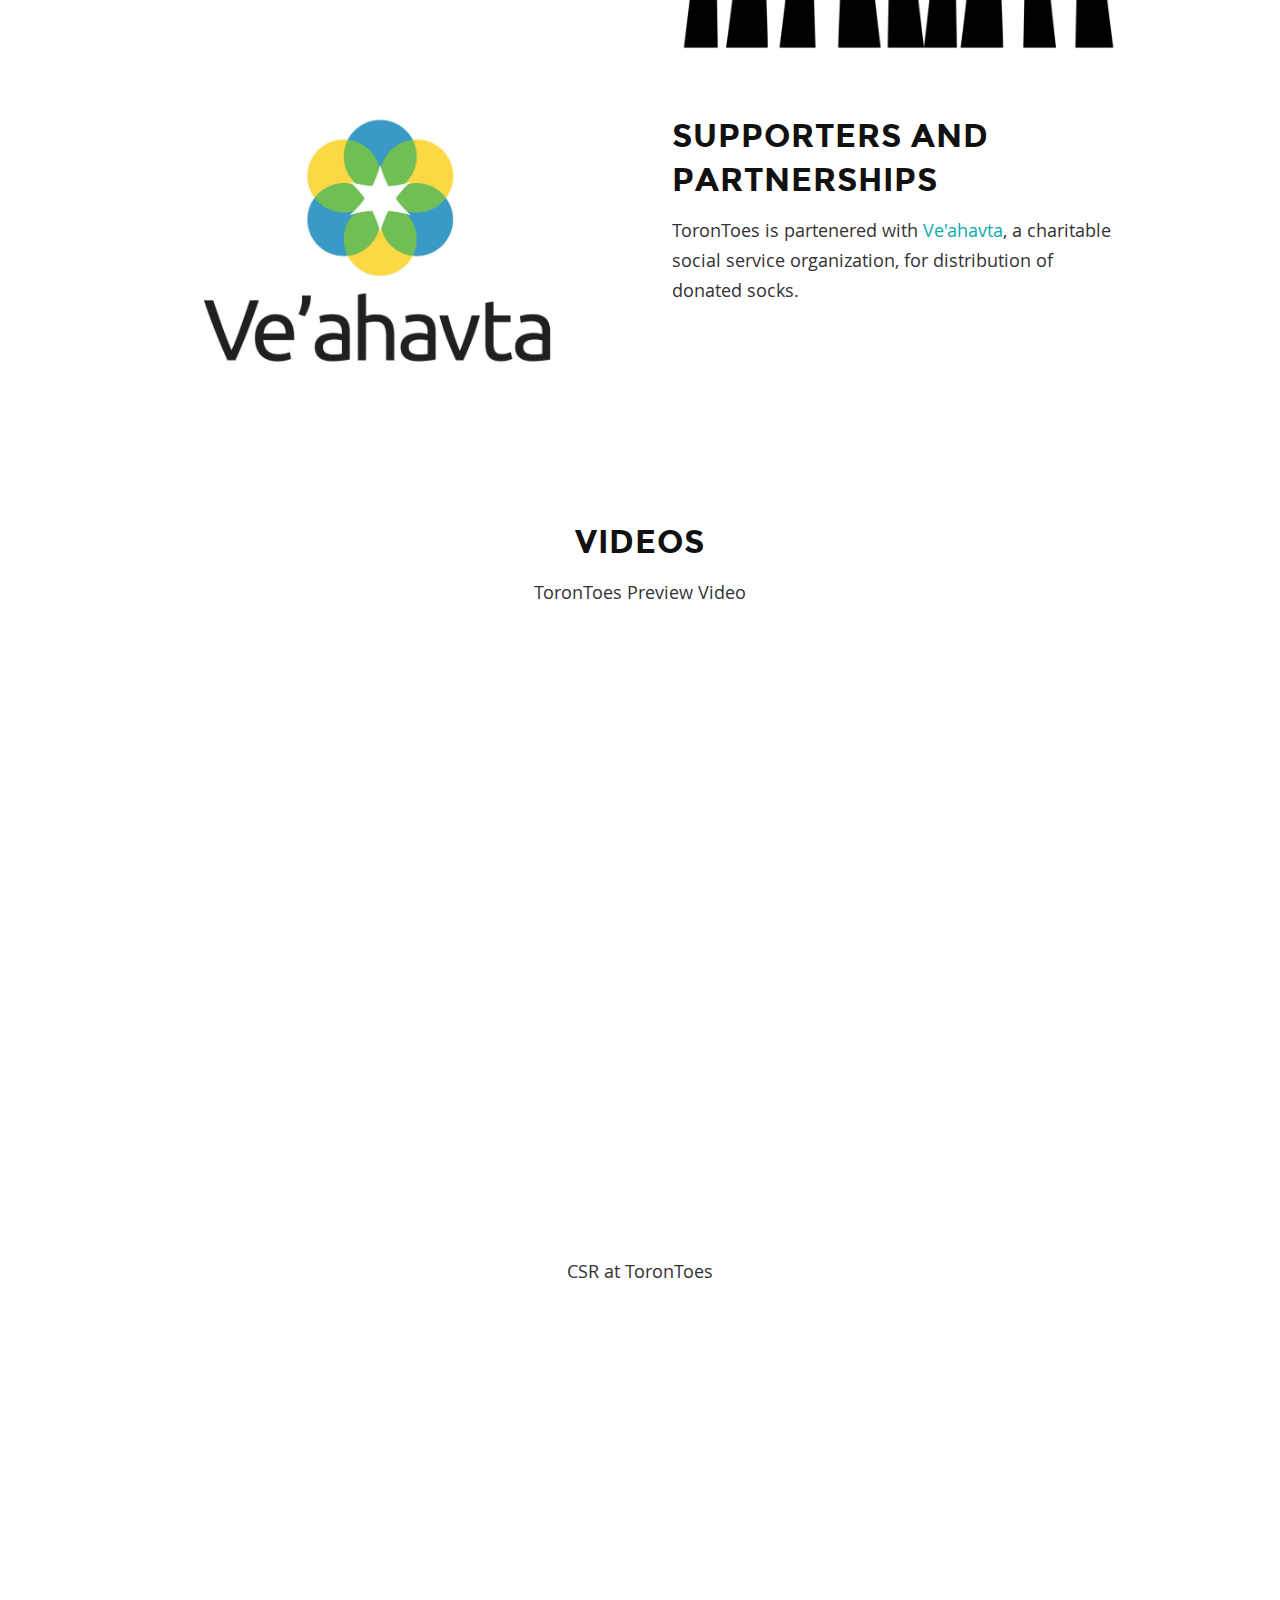
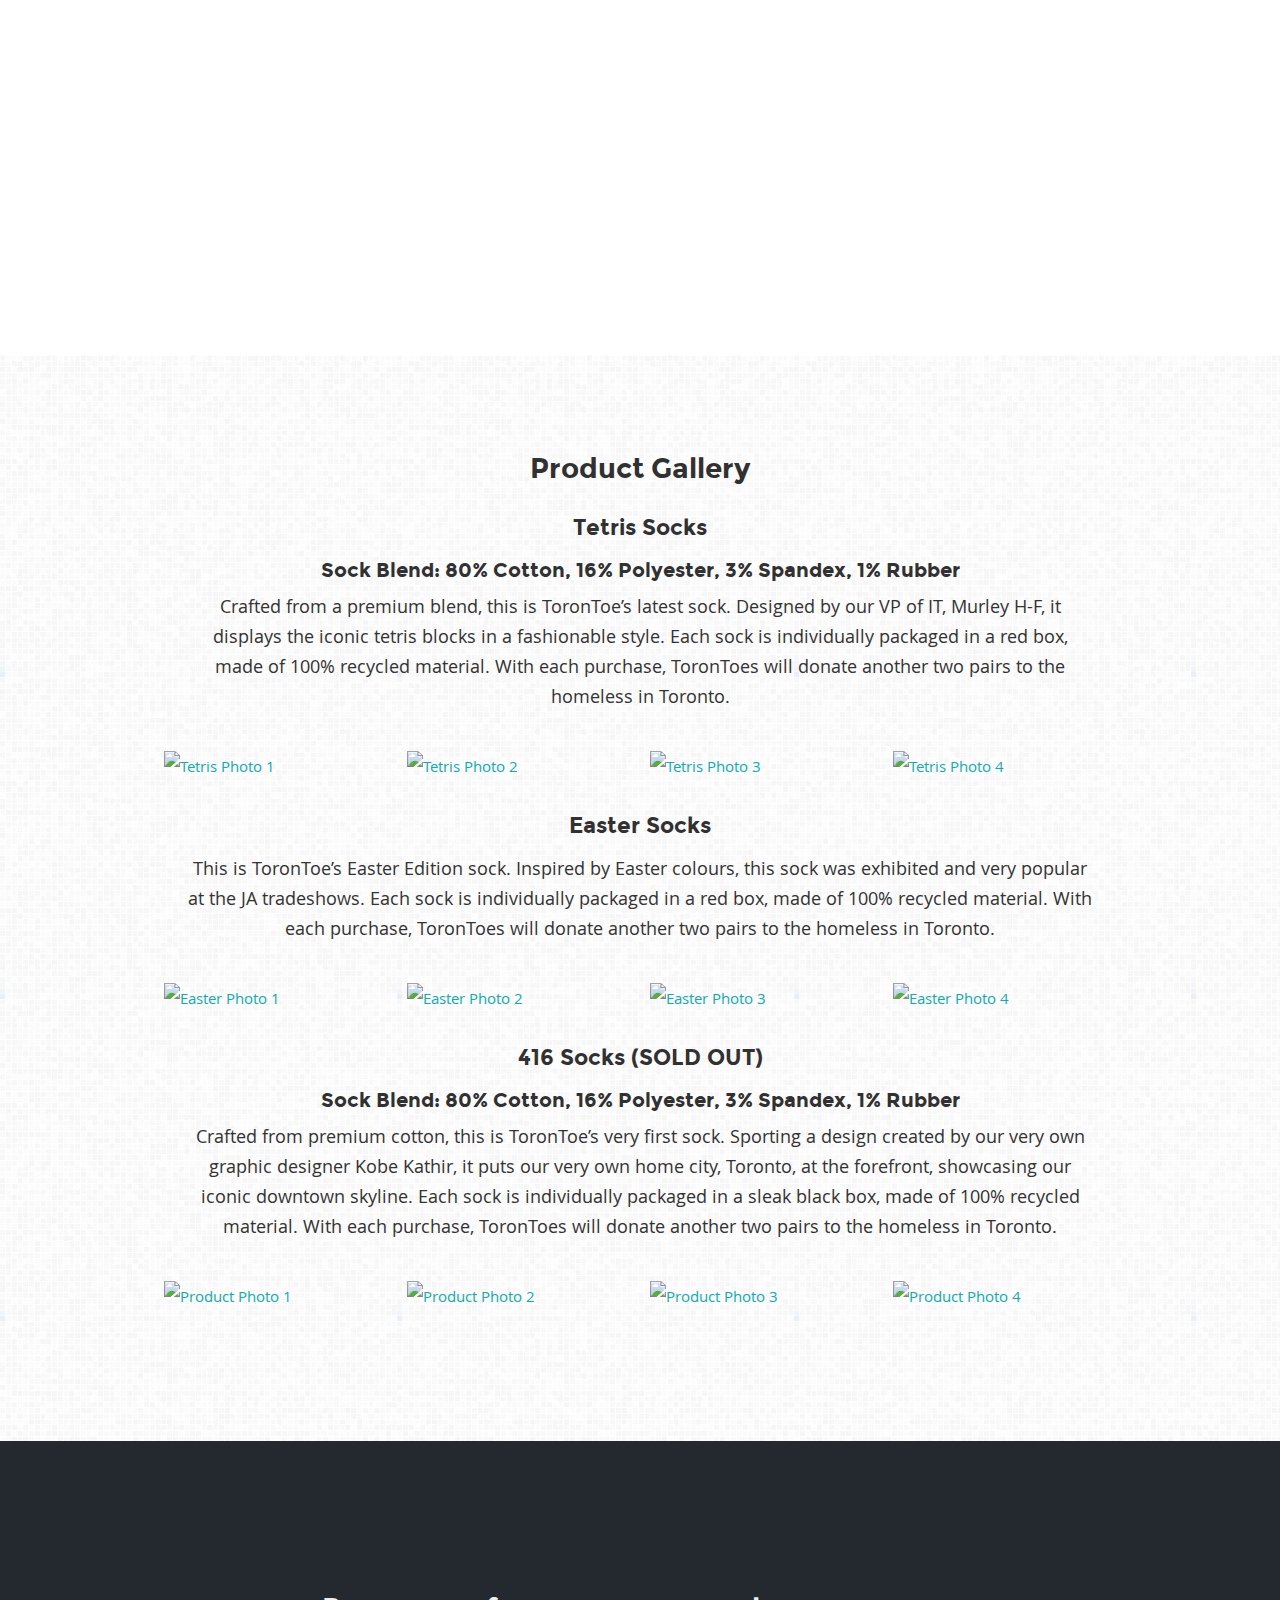
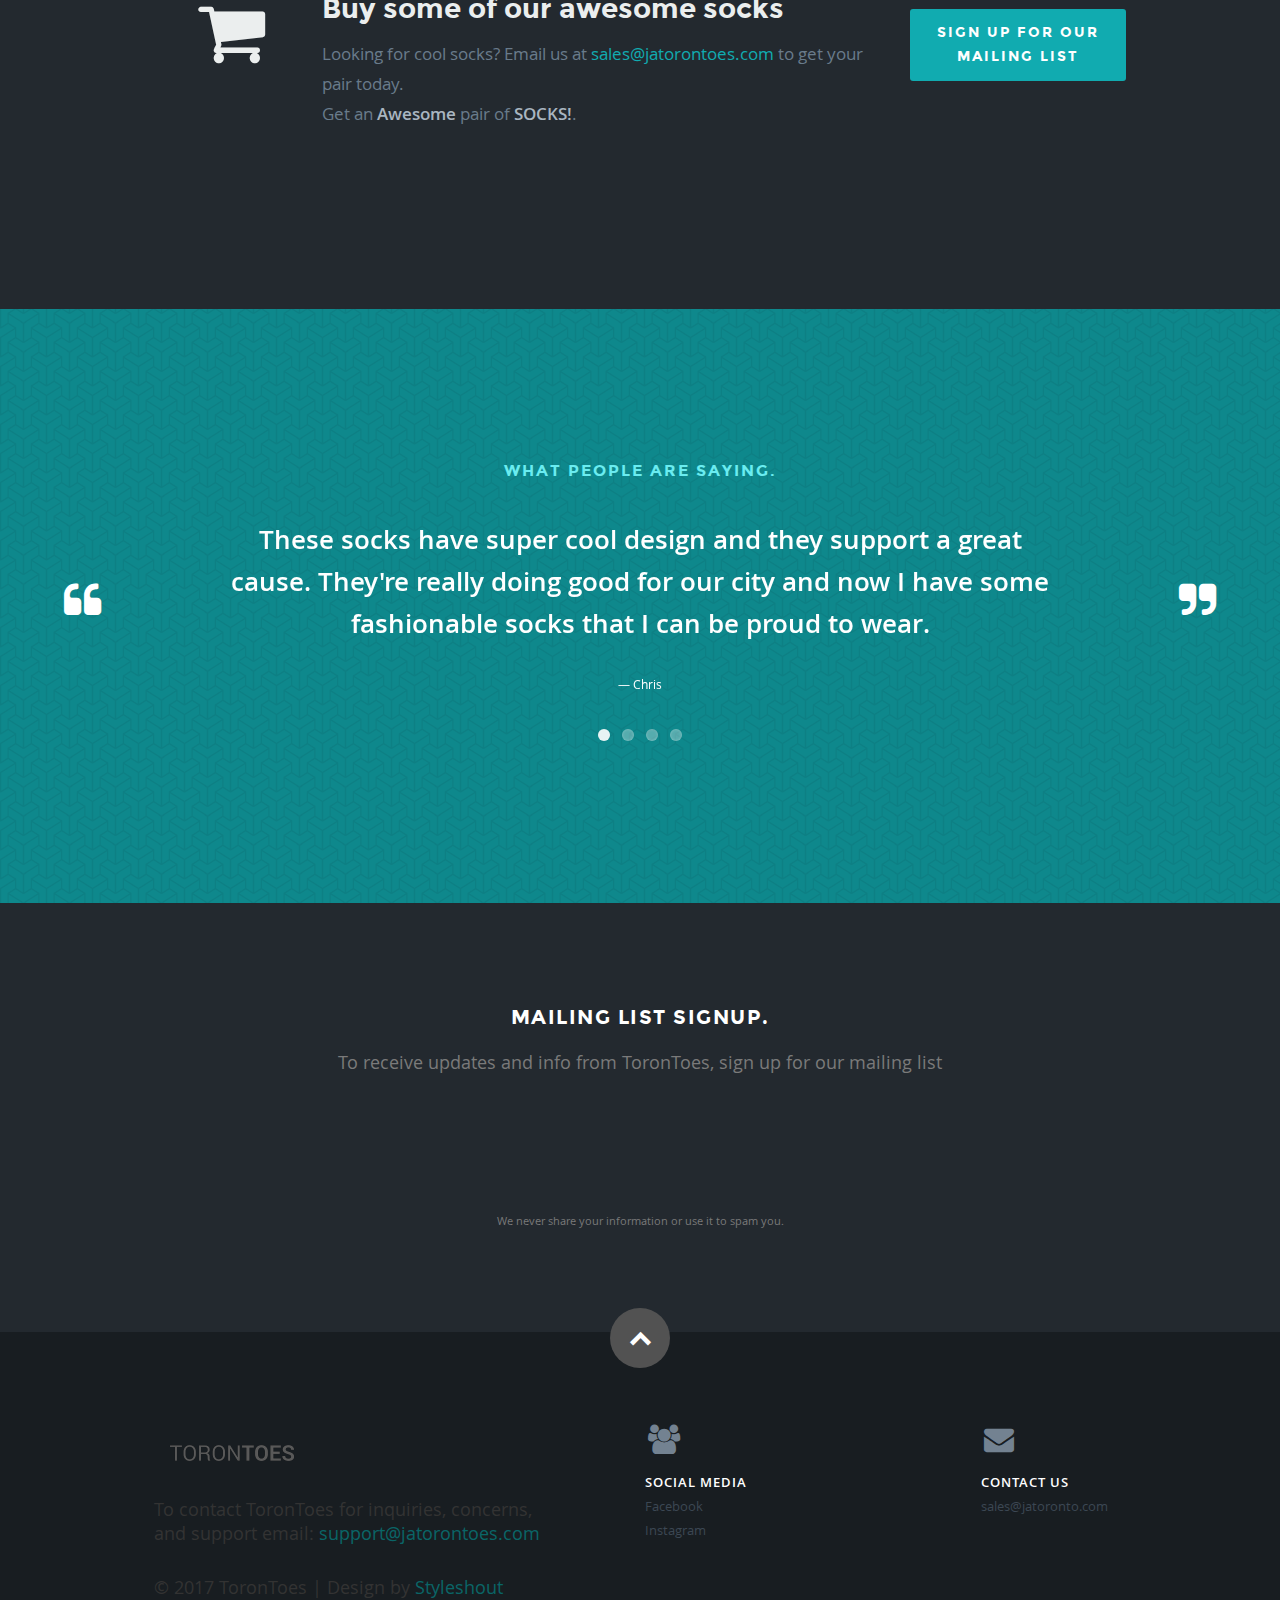
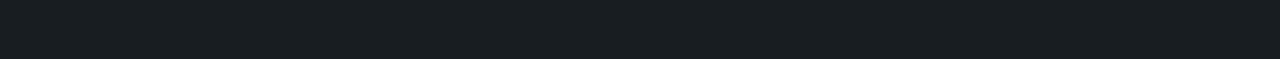
==== commit fcabbe7c: "Update index.html" ====
--- a/index.html
+++ b/index.html
@@ -293,7 +293,7 @@
 
       <div class="row section-head">
 
-         <h3 style="padding-top: 20px;">Easter Socks (25% OFF)</h3>
+         <h3 style="padding-top: 20px;">Easter Socks</h3>
 
          <p>This is ToronToe’s Easter Edition sock. Inspired by Easter colours, this sock was exhibited and very popular at the JA tradeshows.
        Each sock is individually packaged in a red box, made of 100% recycled material.
--- a/css/layout.css
+++ b/css/layout.css
@@ -734,39 +734,89 @@
    text-align: center;
 }
 /* ------------------------------------------------------------------ */
-/* j. Conact Form
-/* ------------------------------------------------------------------ */
-#contact label {
+/* j. Contact Form
+/* ------------------------------------------------------------------ */
+
+  #contact {
+    background: #10999E url(img/escheresque.png) ;
+    padding-top: 112px;
+    padding-bottom: 66px;
+    position: relative;
+    min-height: 198px;
+    width: 100%;
+    overflow: hidden;
+    text-align: center;
+  }
+
+  #contact h1 {
+    font: 30px 'montserrat-bold', sans-serif;
+    color: #6AECF0;
+    text-transform: uppercase;
+    letter-spacing: 2px;
+    margin-bottom: 36px;
+  }
+  #contact label {
+    font: 16px;
     display:block;
-    margin-top:20px;
+    margin-top:10px;
     letter-spacing:2px;
-}
-
-#contact input[type="email"] {
-   display: inline;
-   float: left;
-   height: 60px;
-   margin: 0;
-   padding: 18px 20px;
-   font-size: 18px;
-   line-height: 24px;
-   font-family: 'montserrat-regular',sans-serif;
-   width: 47%;  
-   text-align: center;
-}
-
-#contact input[type="name"] {
-   display: inline;
-   float: left;
-   height: 60px;
-   margin: 0;
-   padding: 18px 20px;
-   font-size: 18px;
-   line-height: 24px;
-   font-family: 'montserrat-regular',sans-serif;
-   width: 47%;  
-   text-align: center;
-}
+  }
+
+  #contact input[type="email"] {
+    display: inline;
+    float: center;
+    height: 40px;
+    margin: 0;
+    padding: 18px 20px;
+    font-size: 18px;
+    line-height: 24px;
+    font-family: 'montserrat-regular',sans-serif;
+    width: 47%;
+    text-align: center;
+  }
+
+  #contact input[type="text"] {
+    display: inline;
+    float: center;
+    height: 40px;
+    margin: 0;
+    padding: 18px 20px;
+    font-size: 18px;
+    line-height: 24px;
+    font-family: 'montserrat-regular',sans-serif;
+    width: 47%;
+    text-align: center;
+  }
+
+  #contact textarea {
+    display: inline;
+    float: center;
+    text-align: left;
+    padding: 0.4em 0.4em 0.4em 0.5em;
+    width: 47%;
+    height: 200px;
+    font-size: 18px;
+    font-family: 'montserrat-regular',sans-serif;
+    margin: 0;
+    white-space: initial;
+  }
+
+  #submit {
+    display: inline;
+    float: center;
+    width:200px;
+    height:40px;
+    text-align: center;
+    font-size: 20px;
+    border:none;
+    margin: 0;
+    cursor:pointer;
+}
+
+   #submit:hover {
+       opacity:.9;
+   }
+
 /* ------------------------------------------------------------------ */
 /* k. Sock Counter
 /* ------------------------------------------------------------------ */
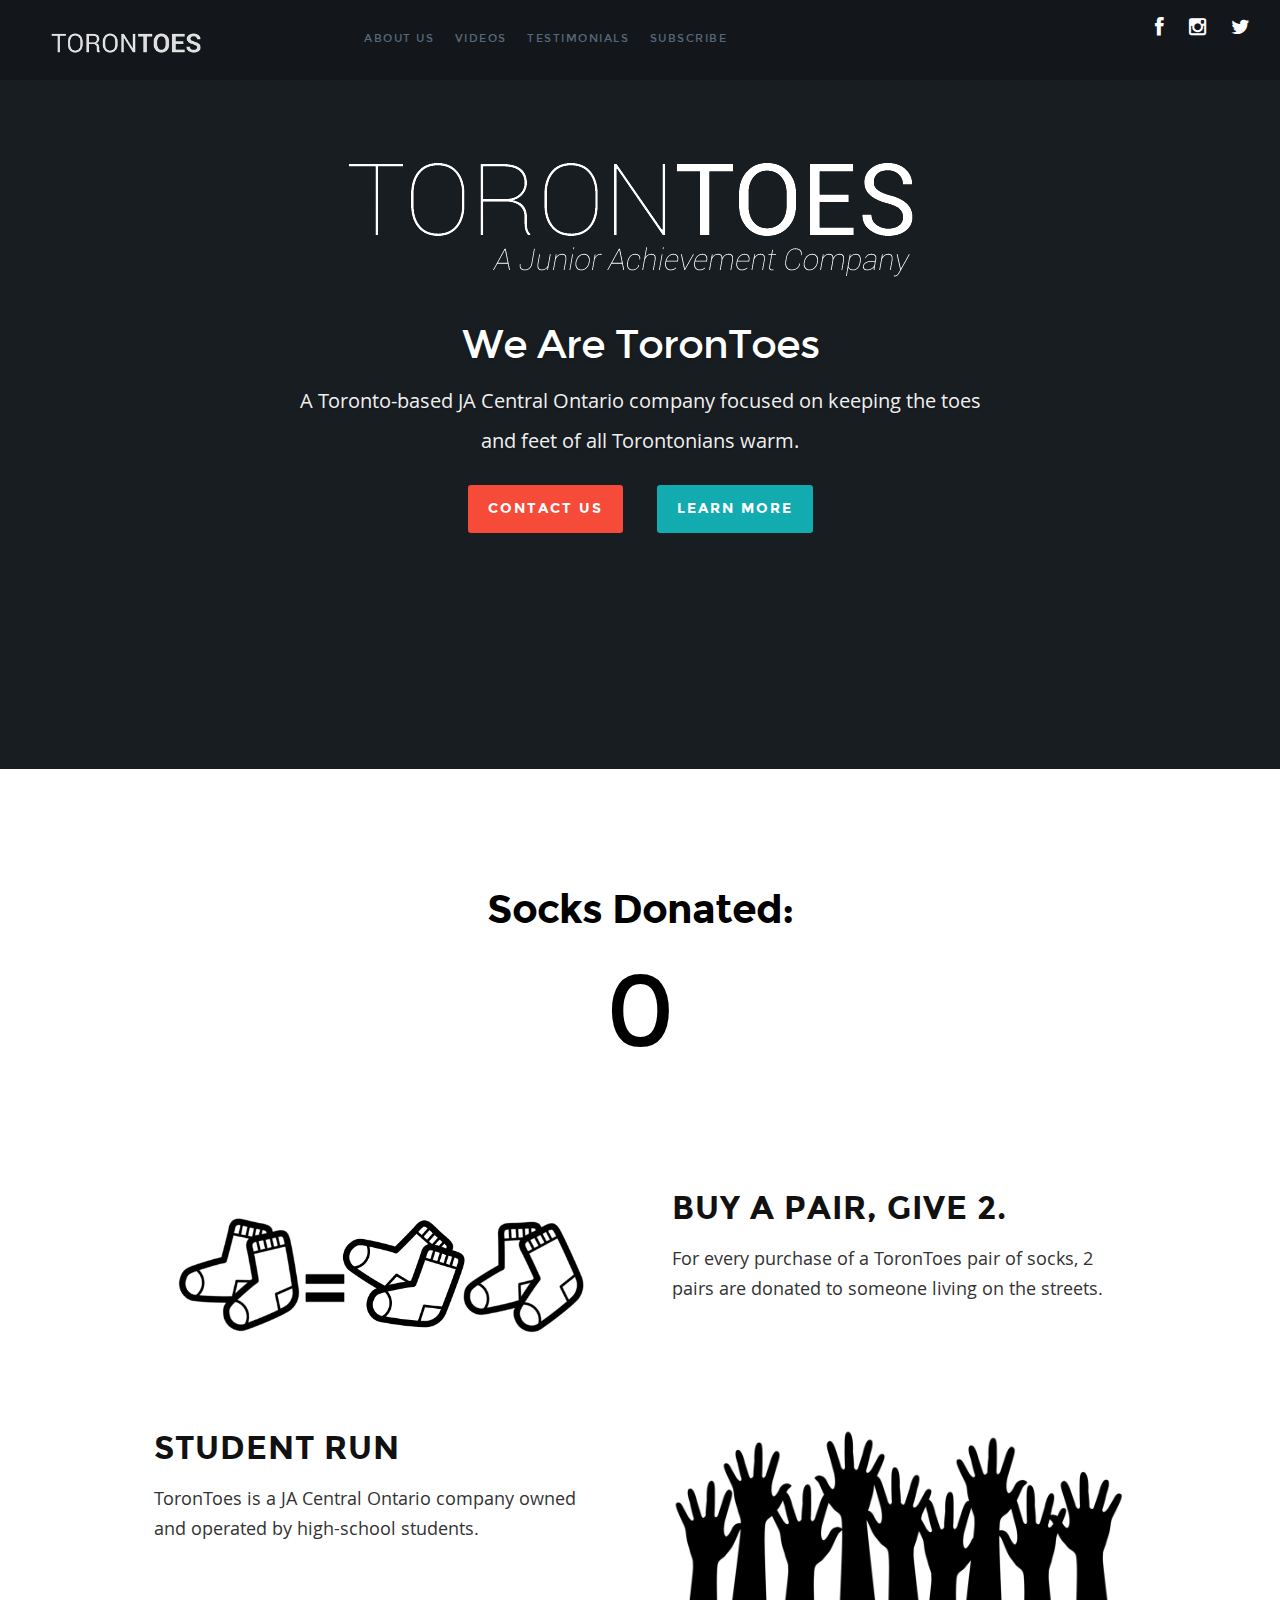
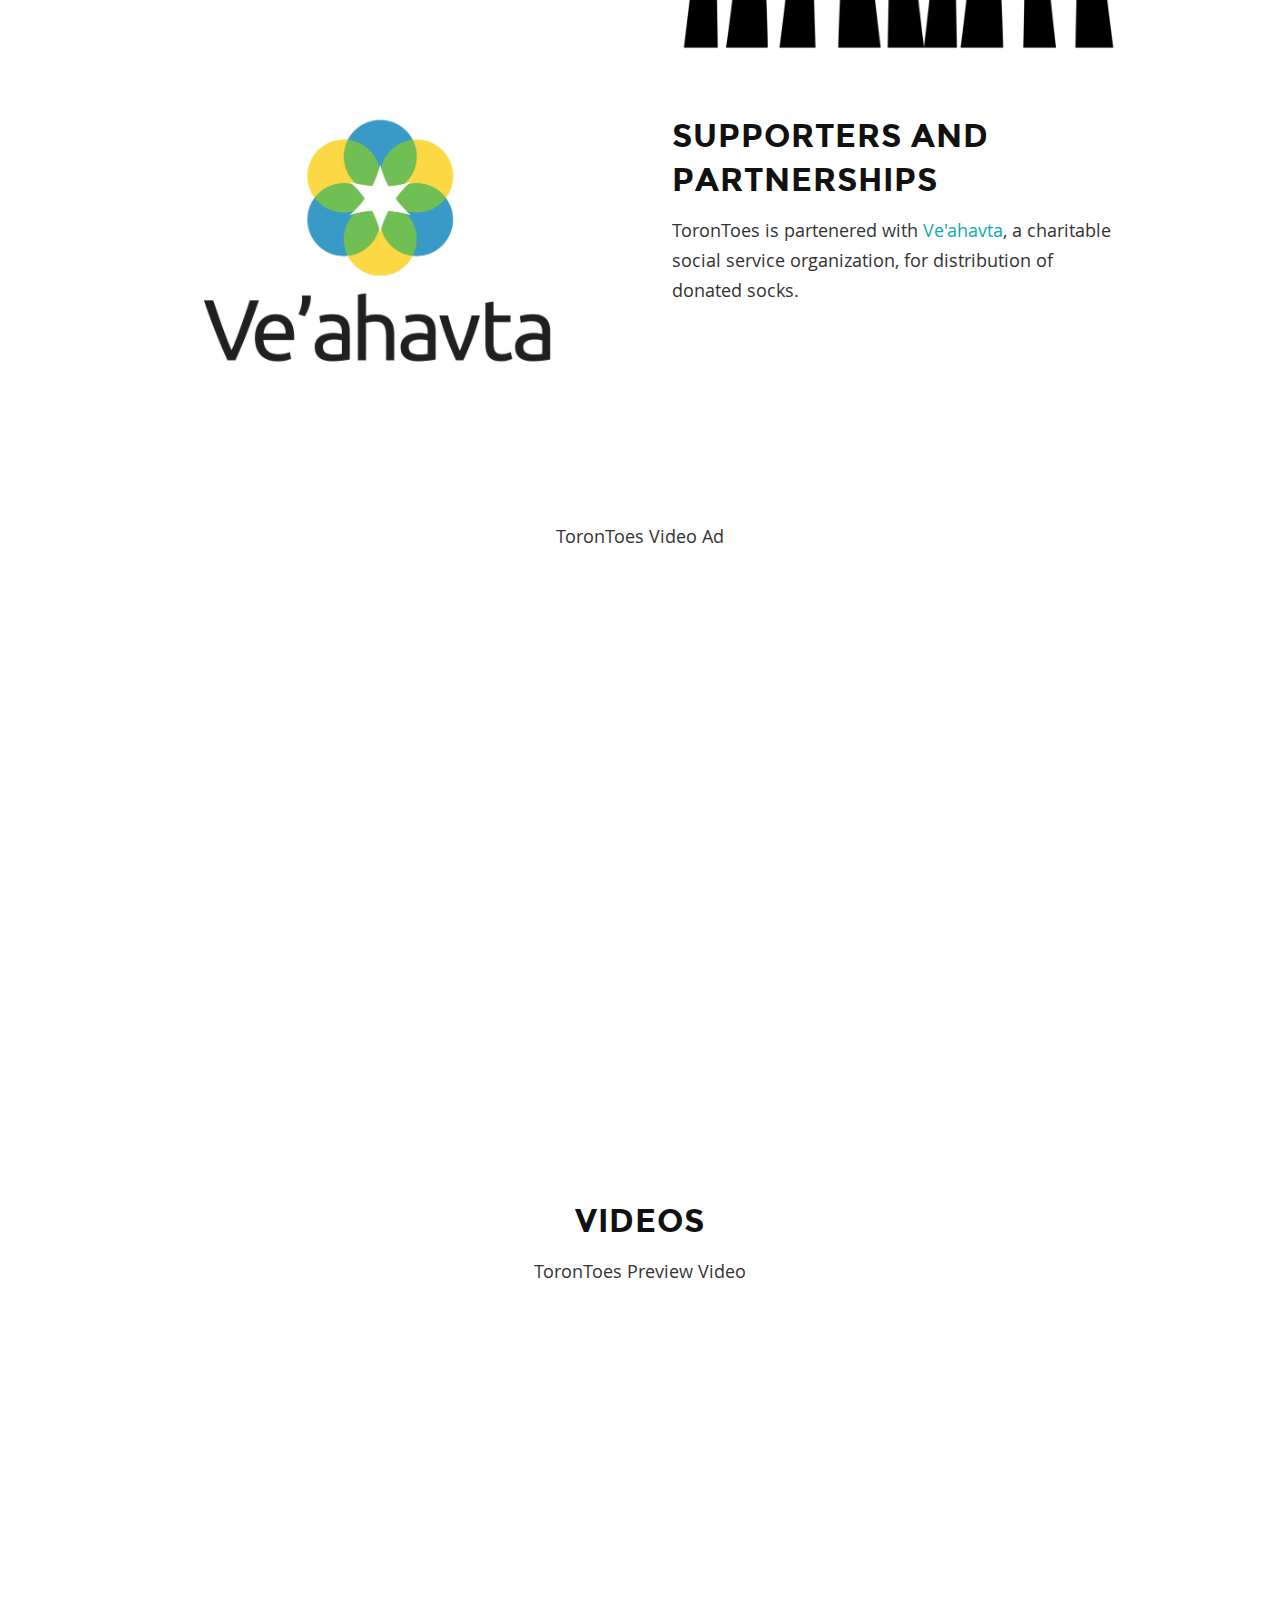
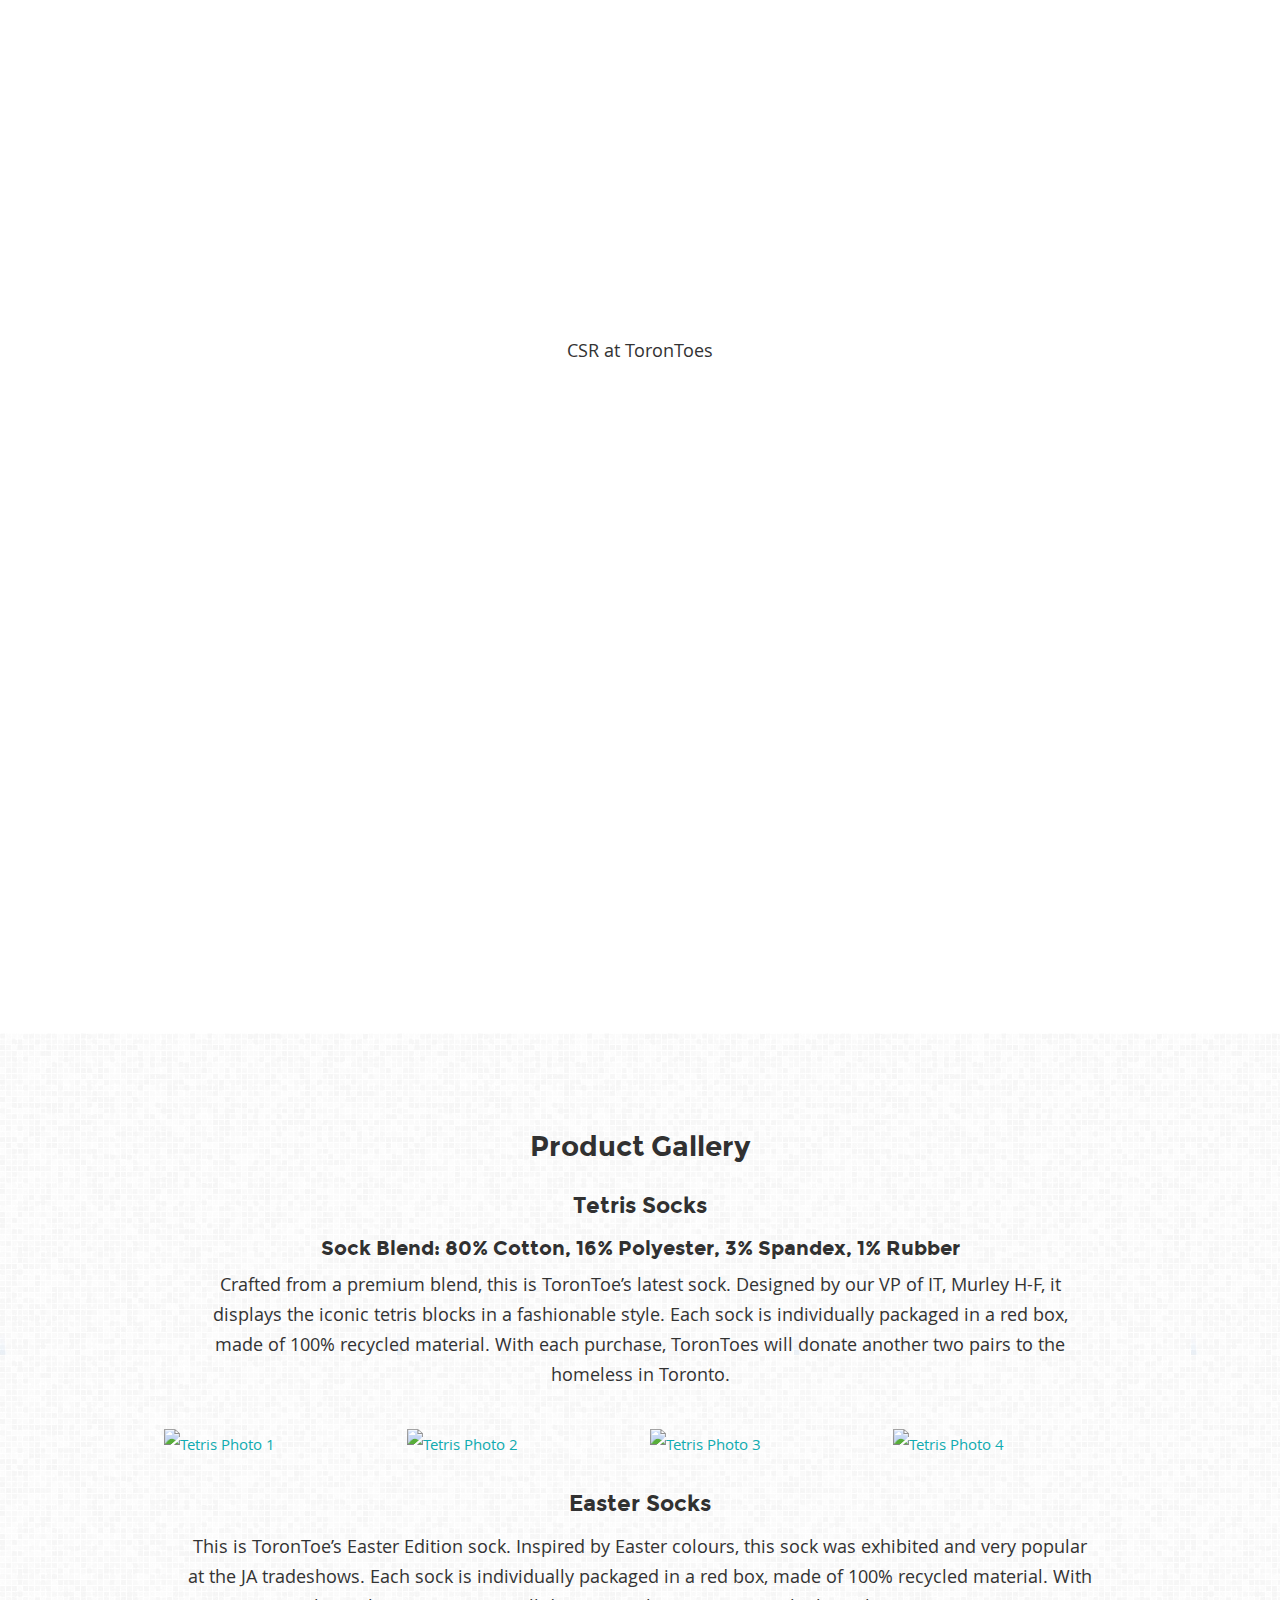
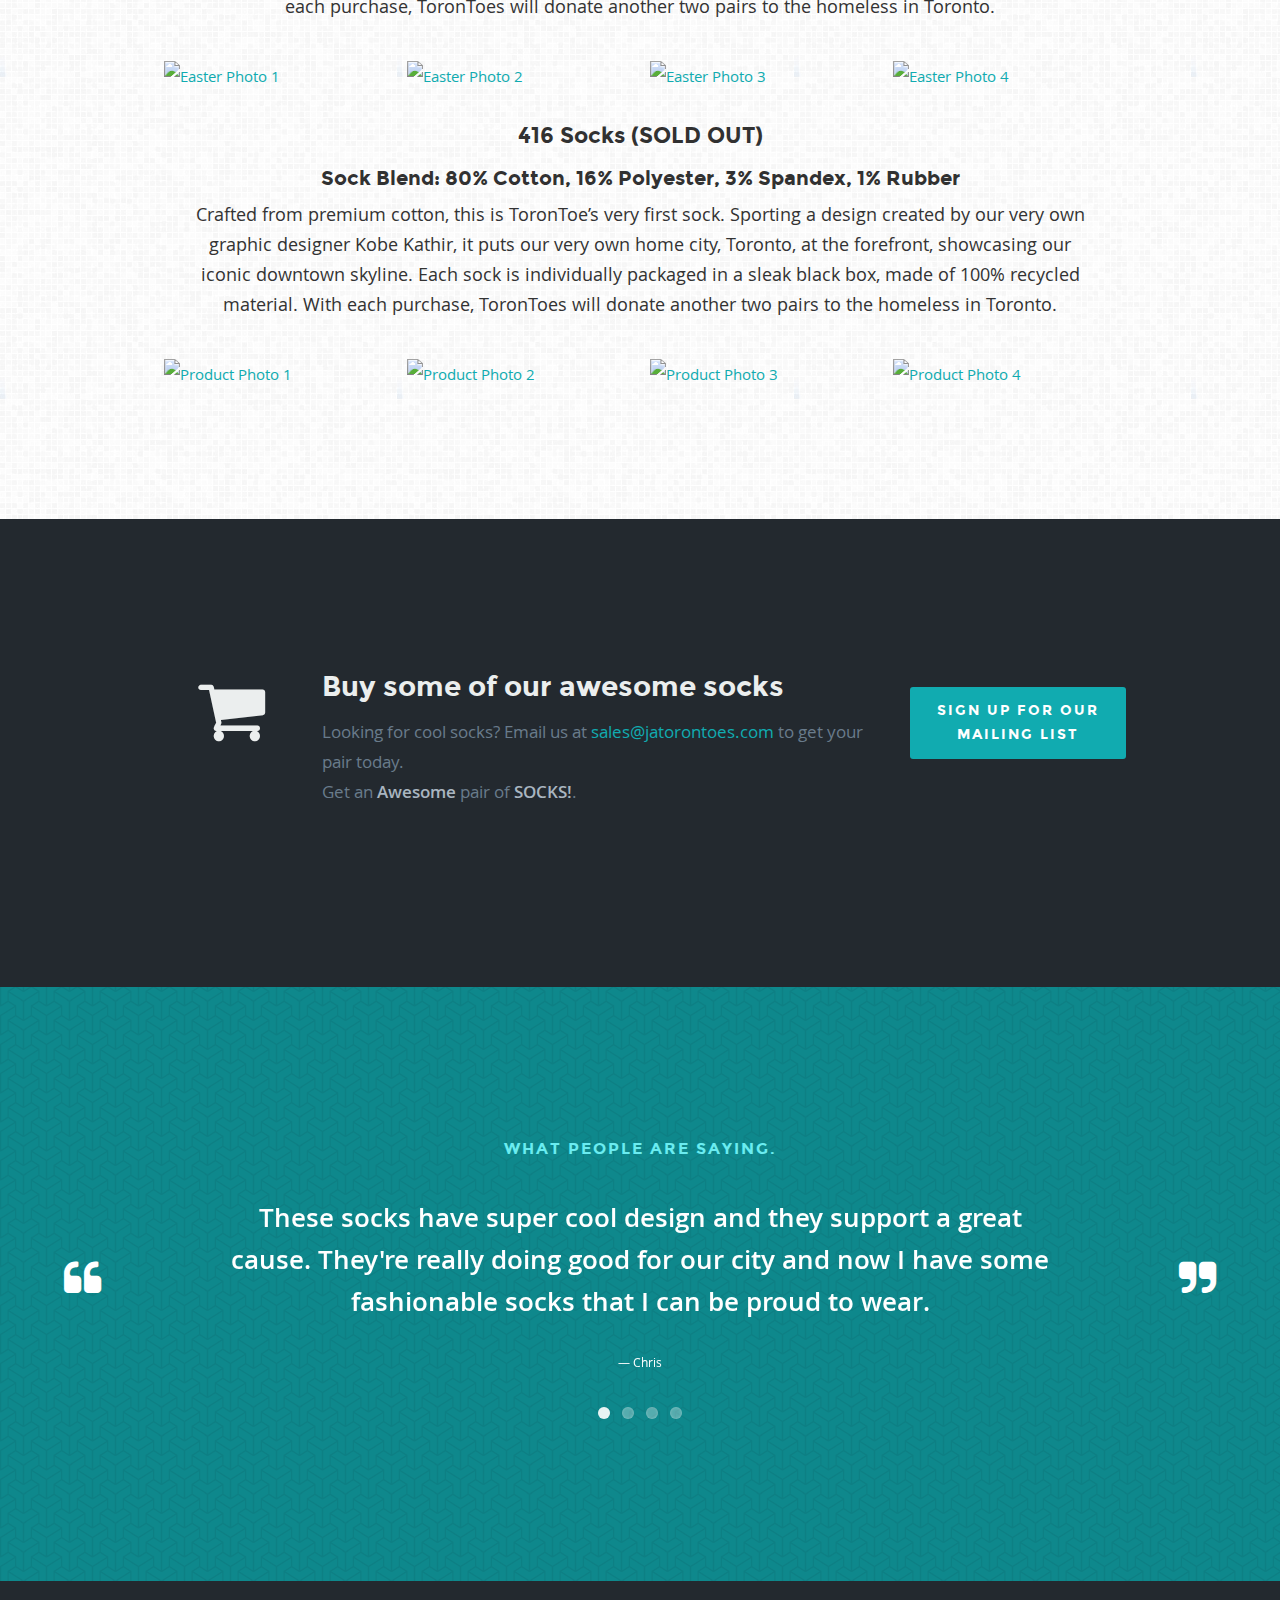
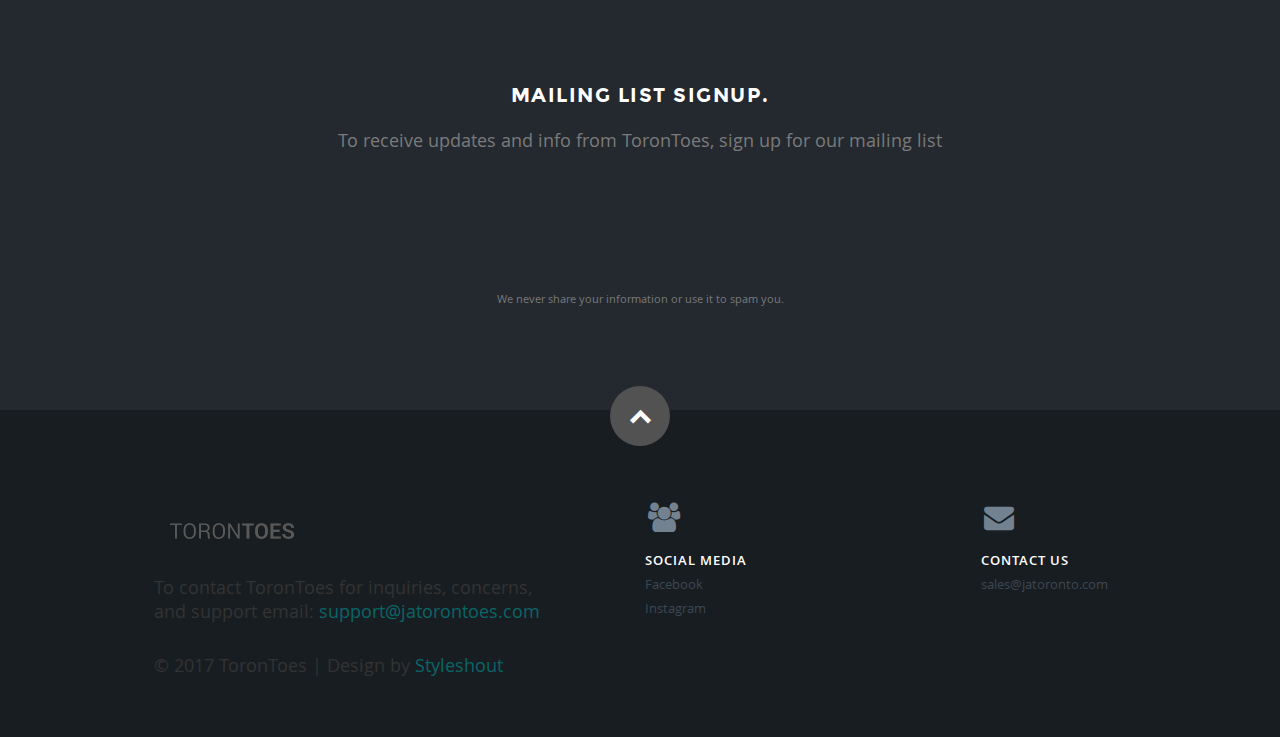
==== commit 4c41bc15: "Update index.html" ====
--- a/index.html
+++ b/index.html
@@ -174,6 +174,23 @@
 
       </div>
 	<section id="video">
+		
+		<div class="row feature video">
+
+         <div class="six columns centered" style="text-align: center">
+            
+            <p>ToronToes Video Ad
+            </p>
+         </div>
+
+         <div class="twelve columns feature-media centered">
+             <div class="fluid-video-wrapper">
+                  <iframe src="https://player.vimeo.com/video/210138104" width="1280" height="720" frameborder="0" webkitallowfullscreen mozallowfullscreen allowfullscreen></iframe>
+             </div>
+         </div>
+
+      </div>
+		
       <div class="row feature video">
 
          <div class="six columns centered" style="text-align: center">
@@ -205,7 +222,8 @@
              </div>
          </div>
 
-      </div></section>
+      </div>
+	   </section>
 	   
 
    </section> <!-- Homepage Hero end -->
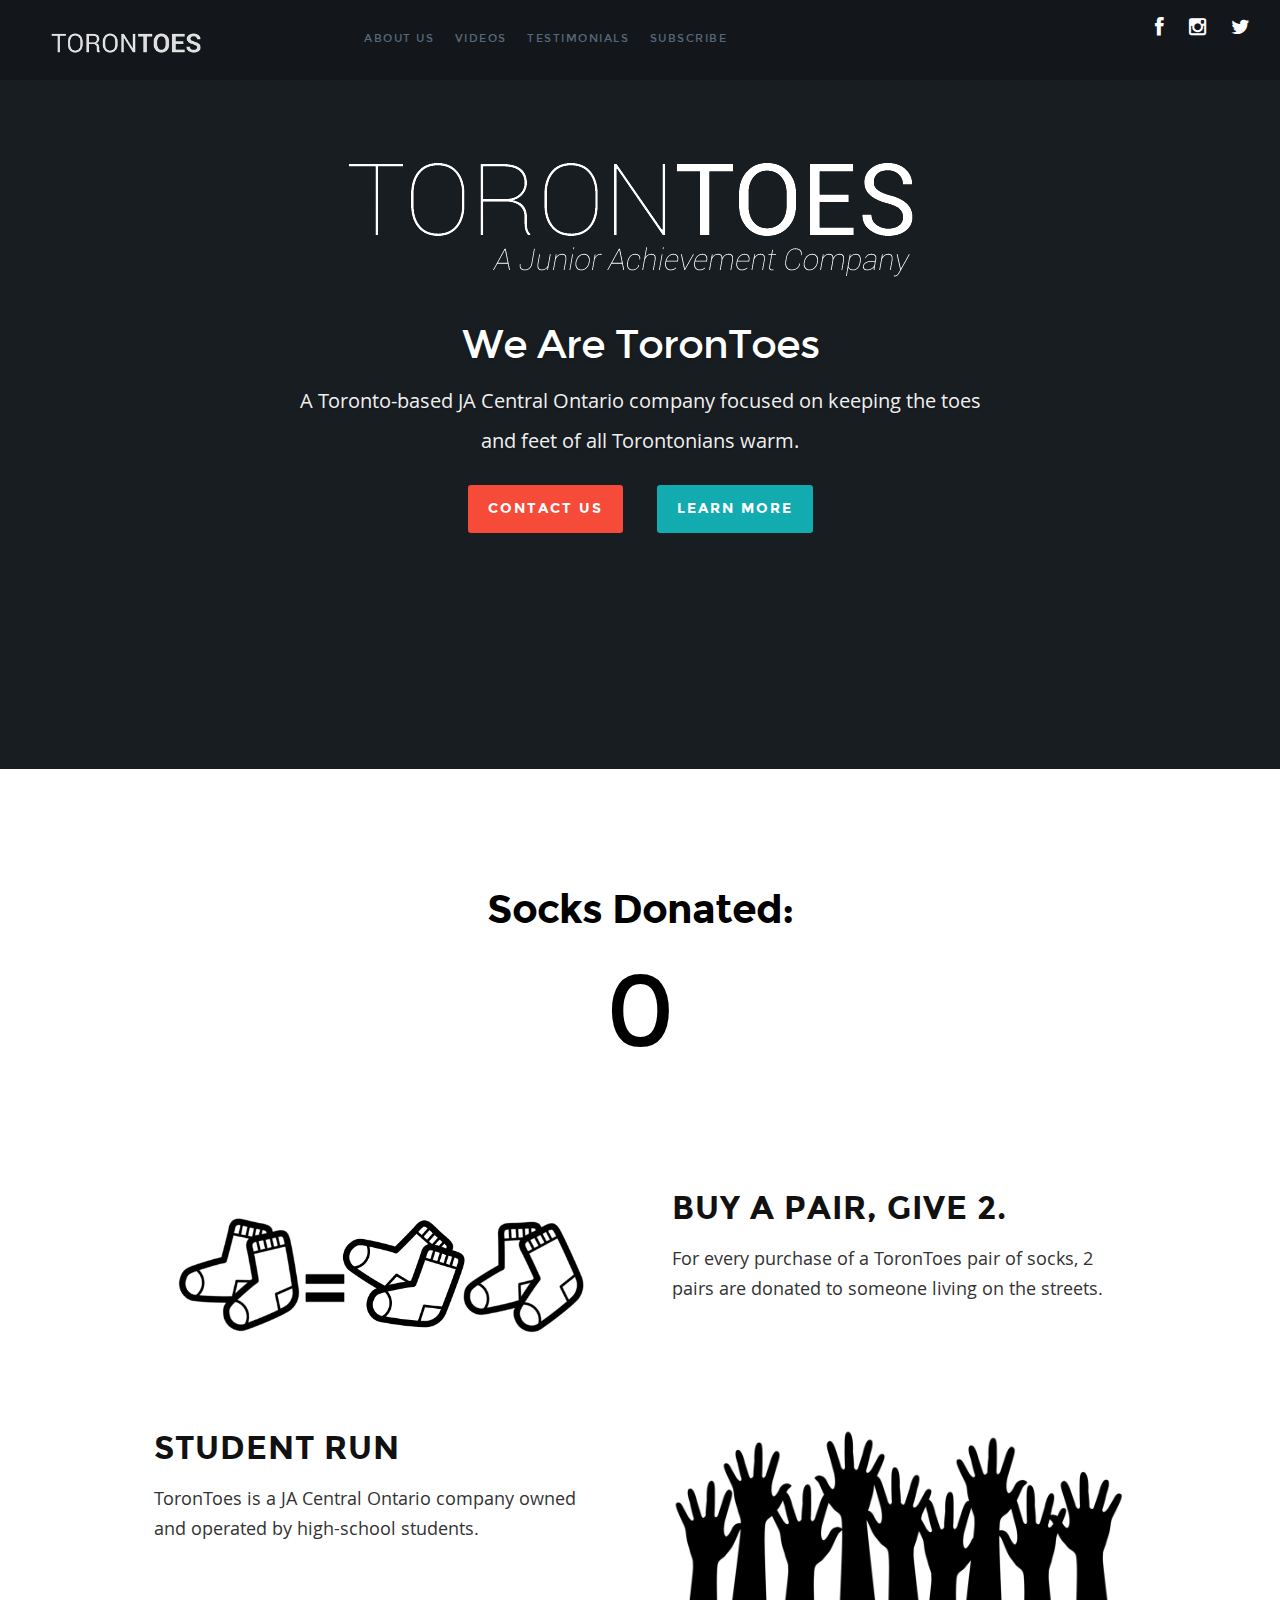
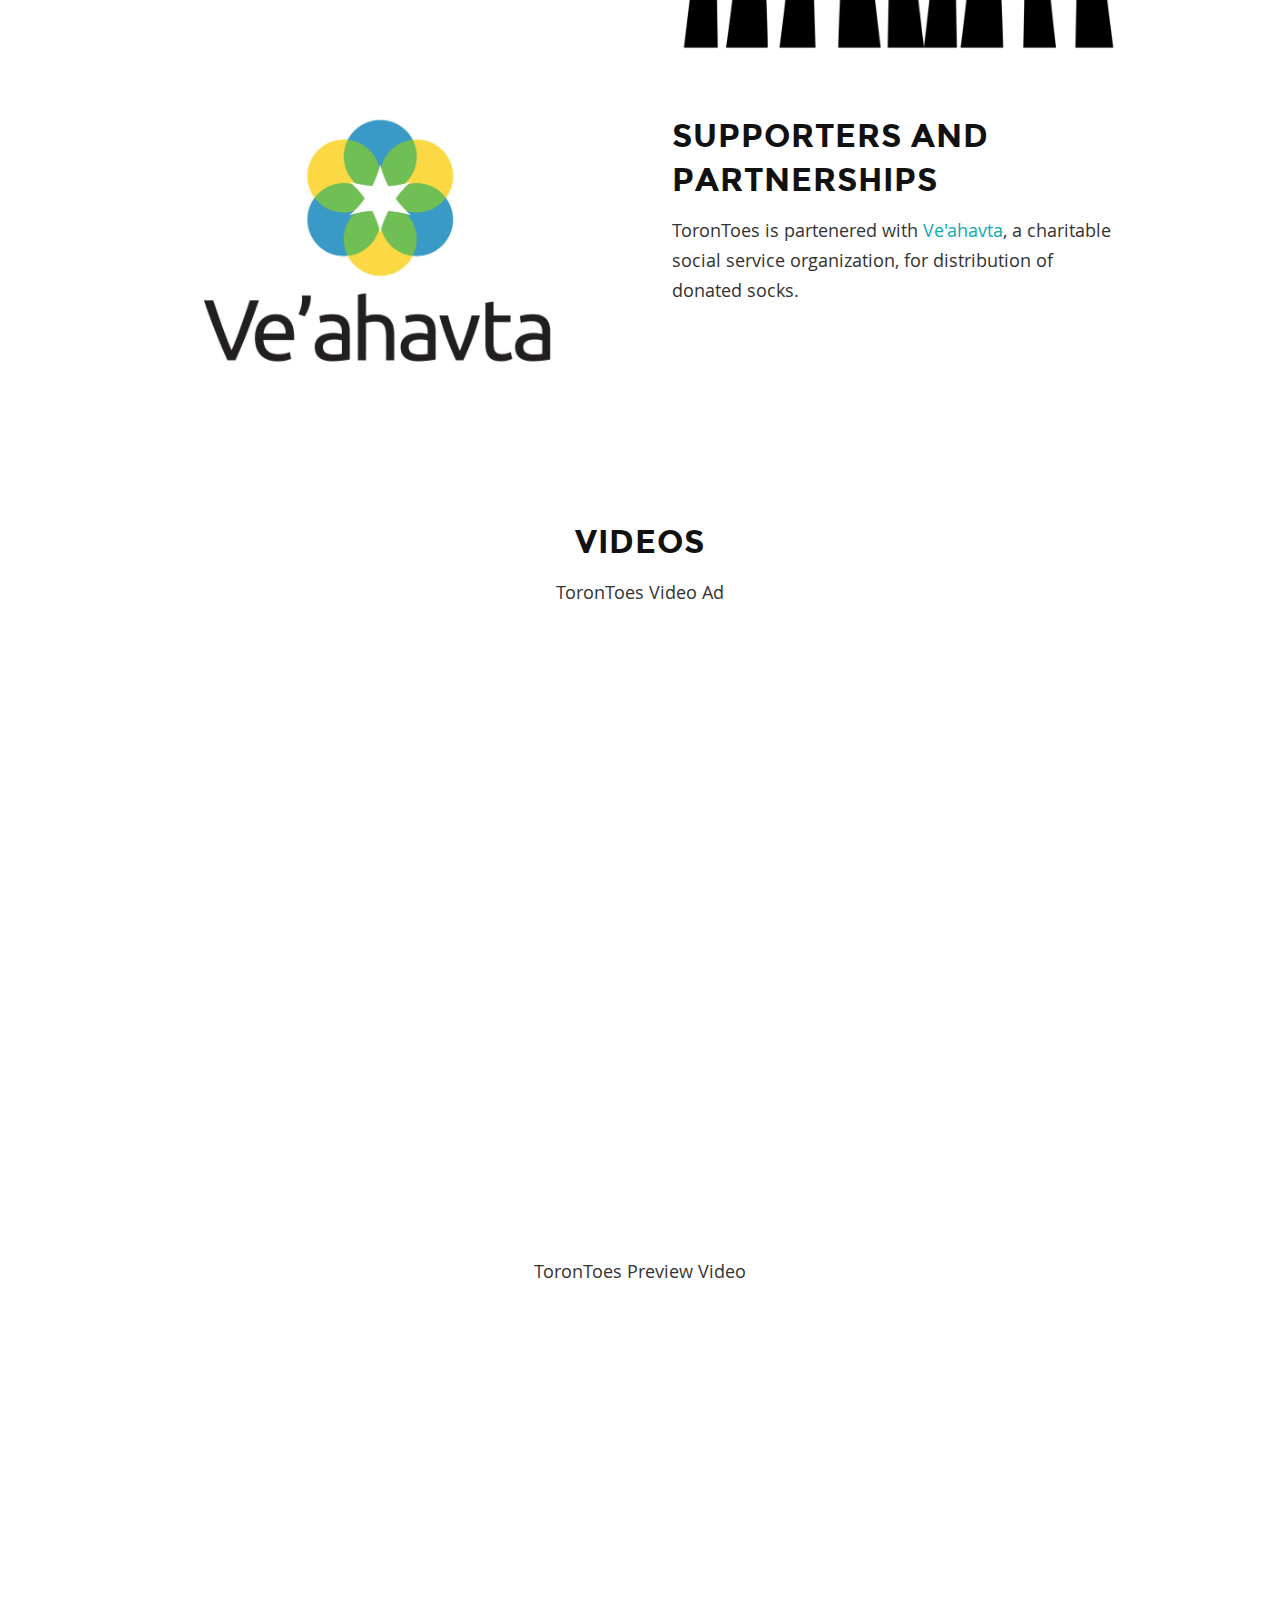
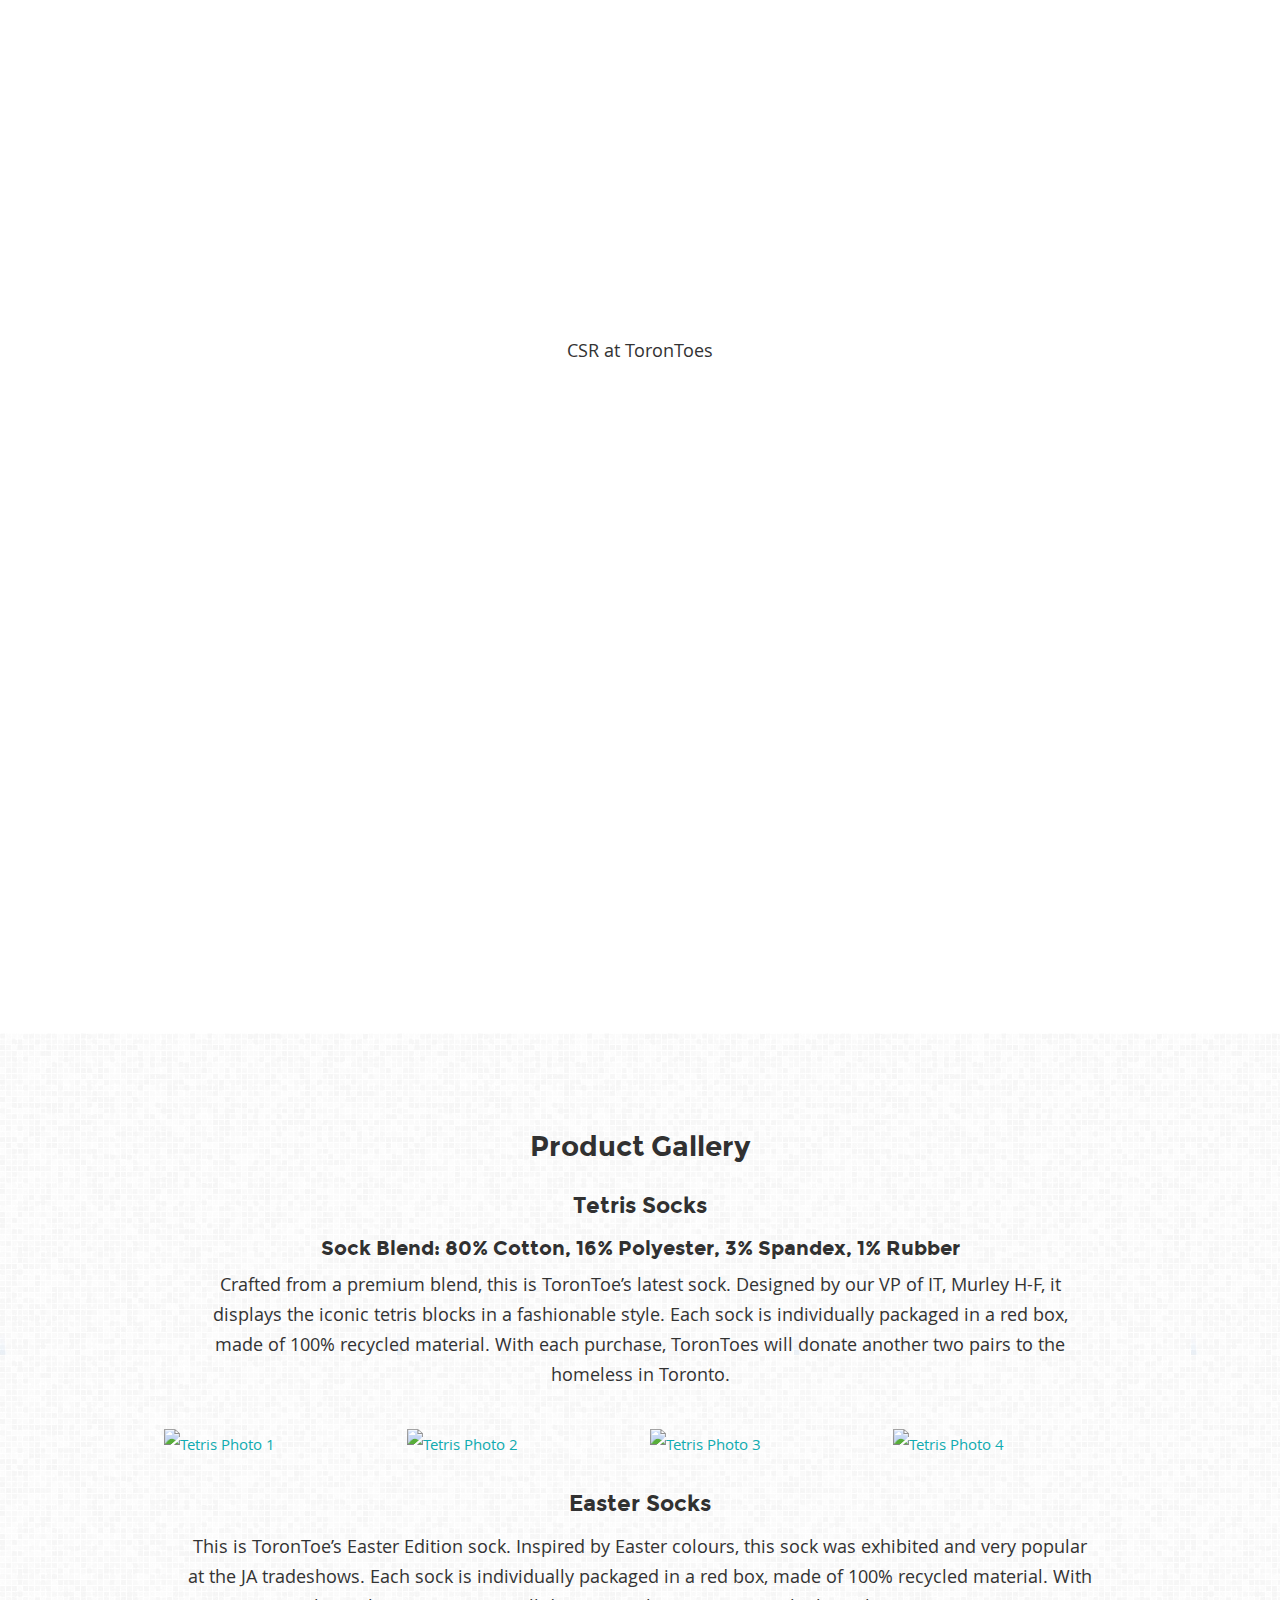
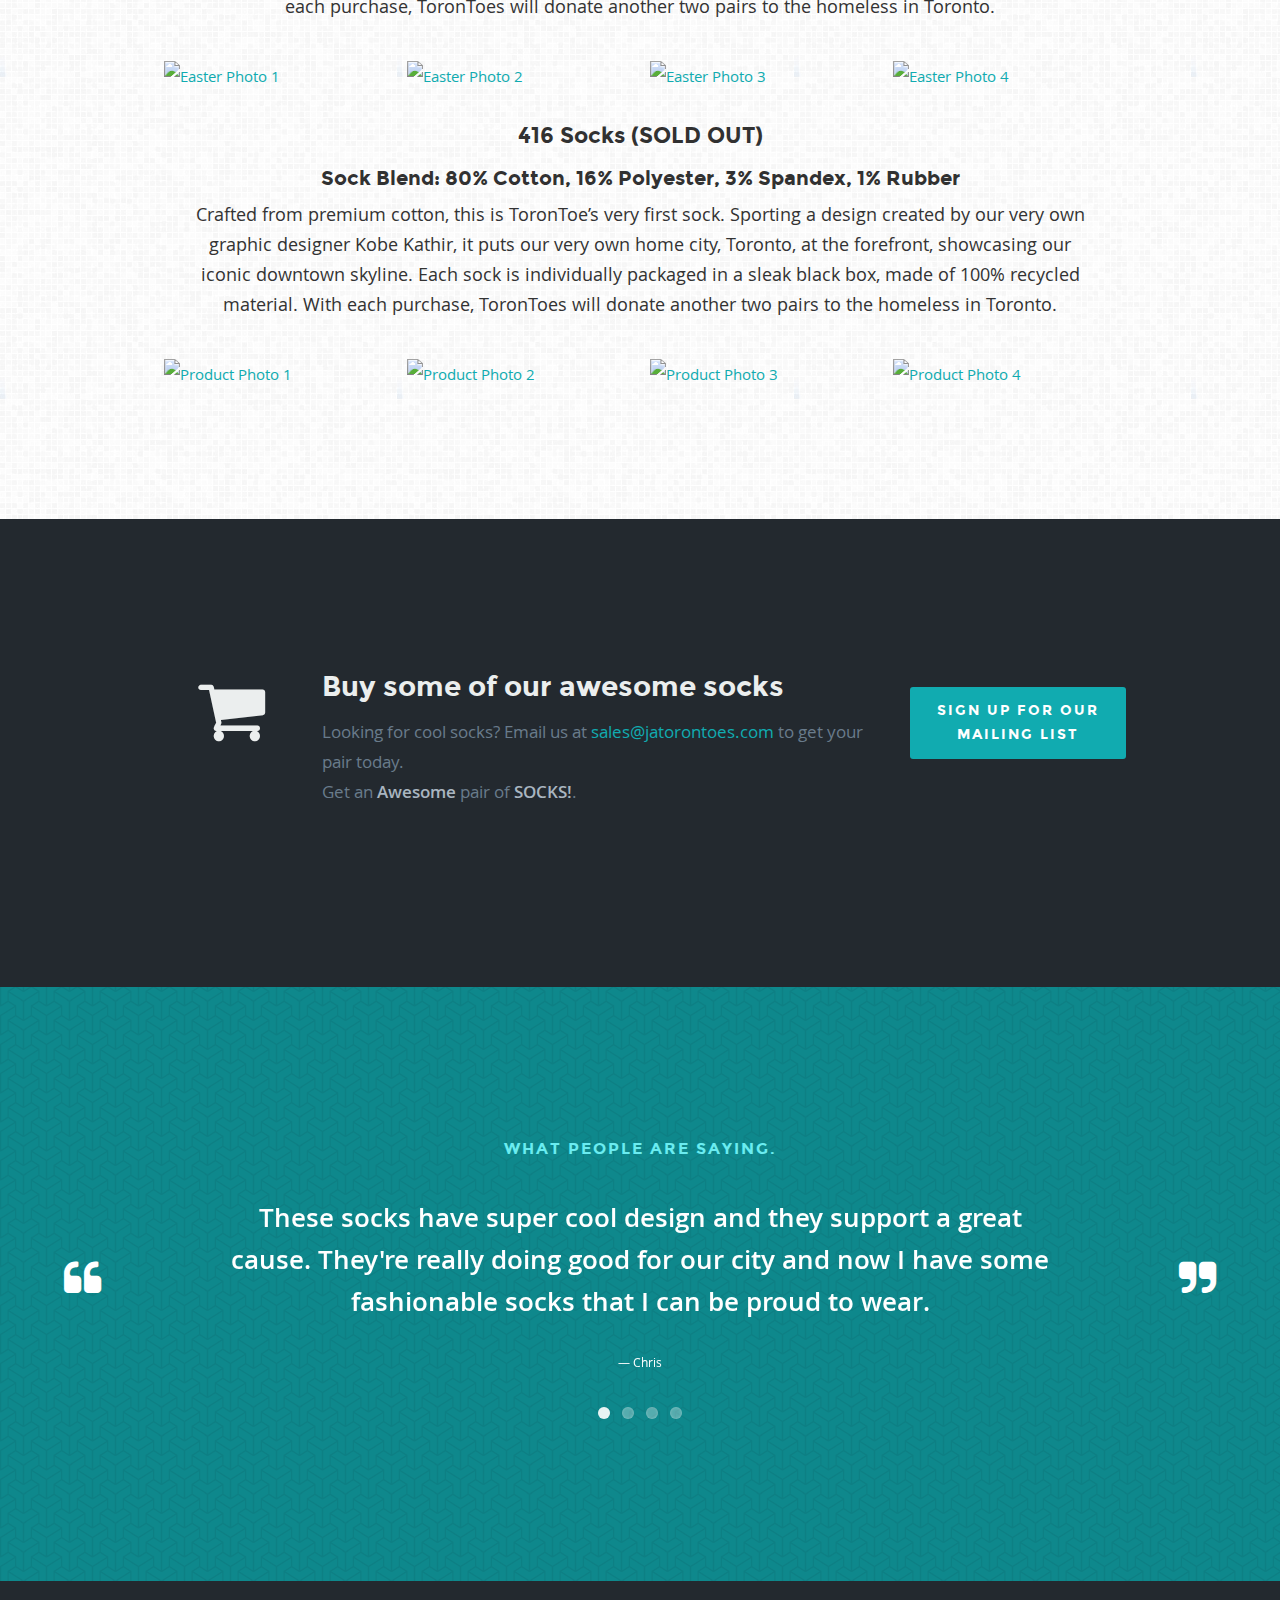
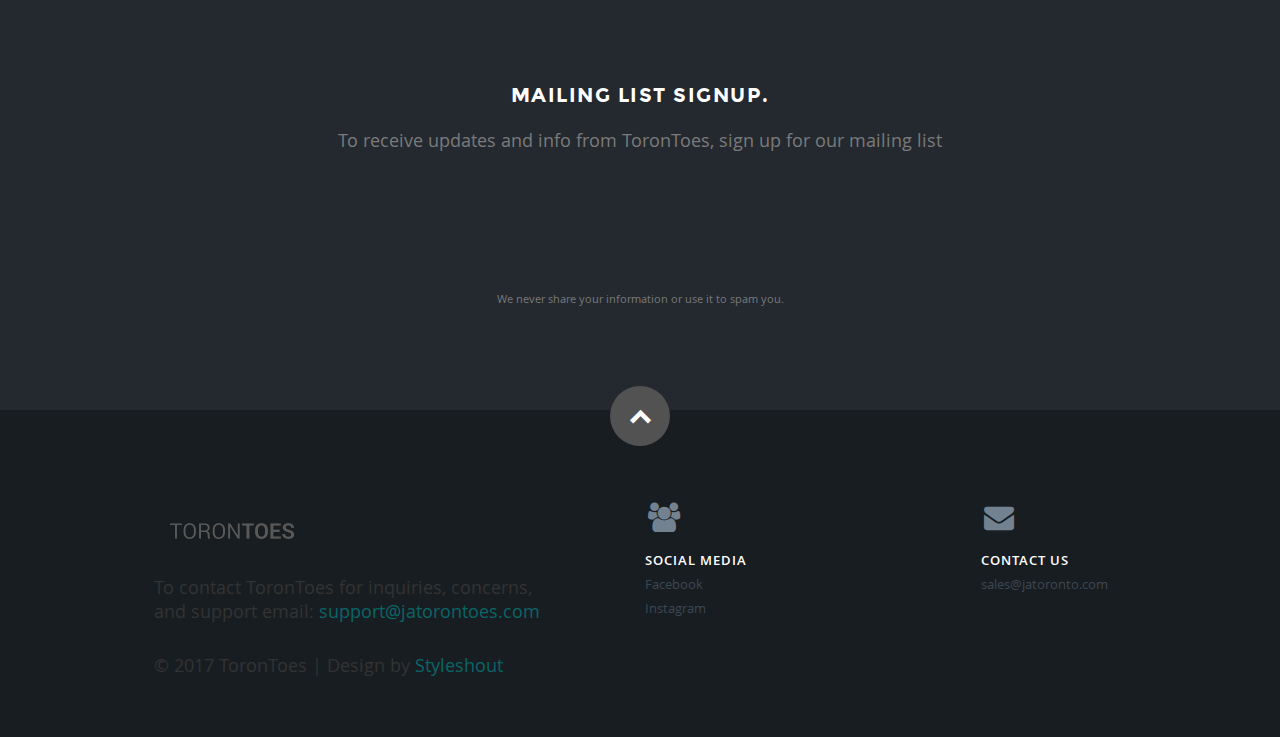
==== commit 20894b66: "Update index.html" ====
--- a/index.html
+++ b/index.html
@@ -179,6 +179,8 @@
 
          <div class="six columns centered" style="text-align: center">
             
+		 <h3>Videos</h3>
+		 
             <p>ToronToes Video Ad
             </p>
          </div>
@@ -194,8 +196,7 @@
       <div class="row feature video">
 
          <div class="six columns centered" style="text-align: center">
-            <h3>Videos</h3>
-
+            
             <p>ToronToes Preview Video
             </p>
          </div>
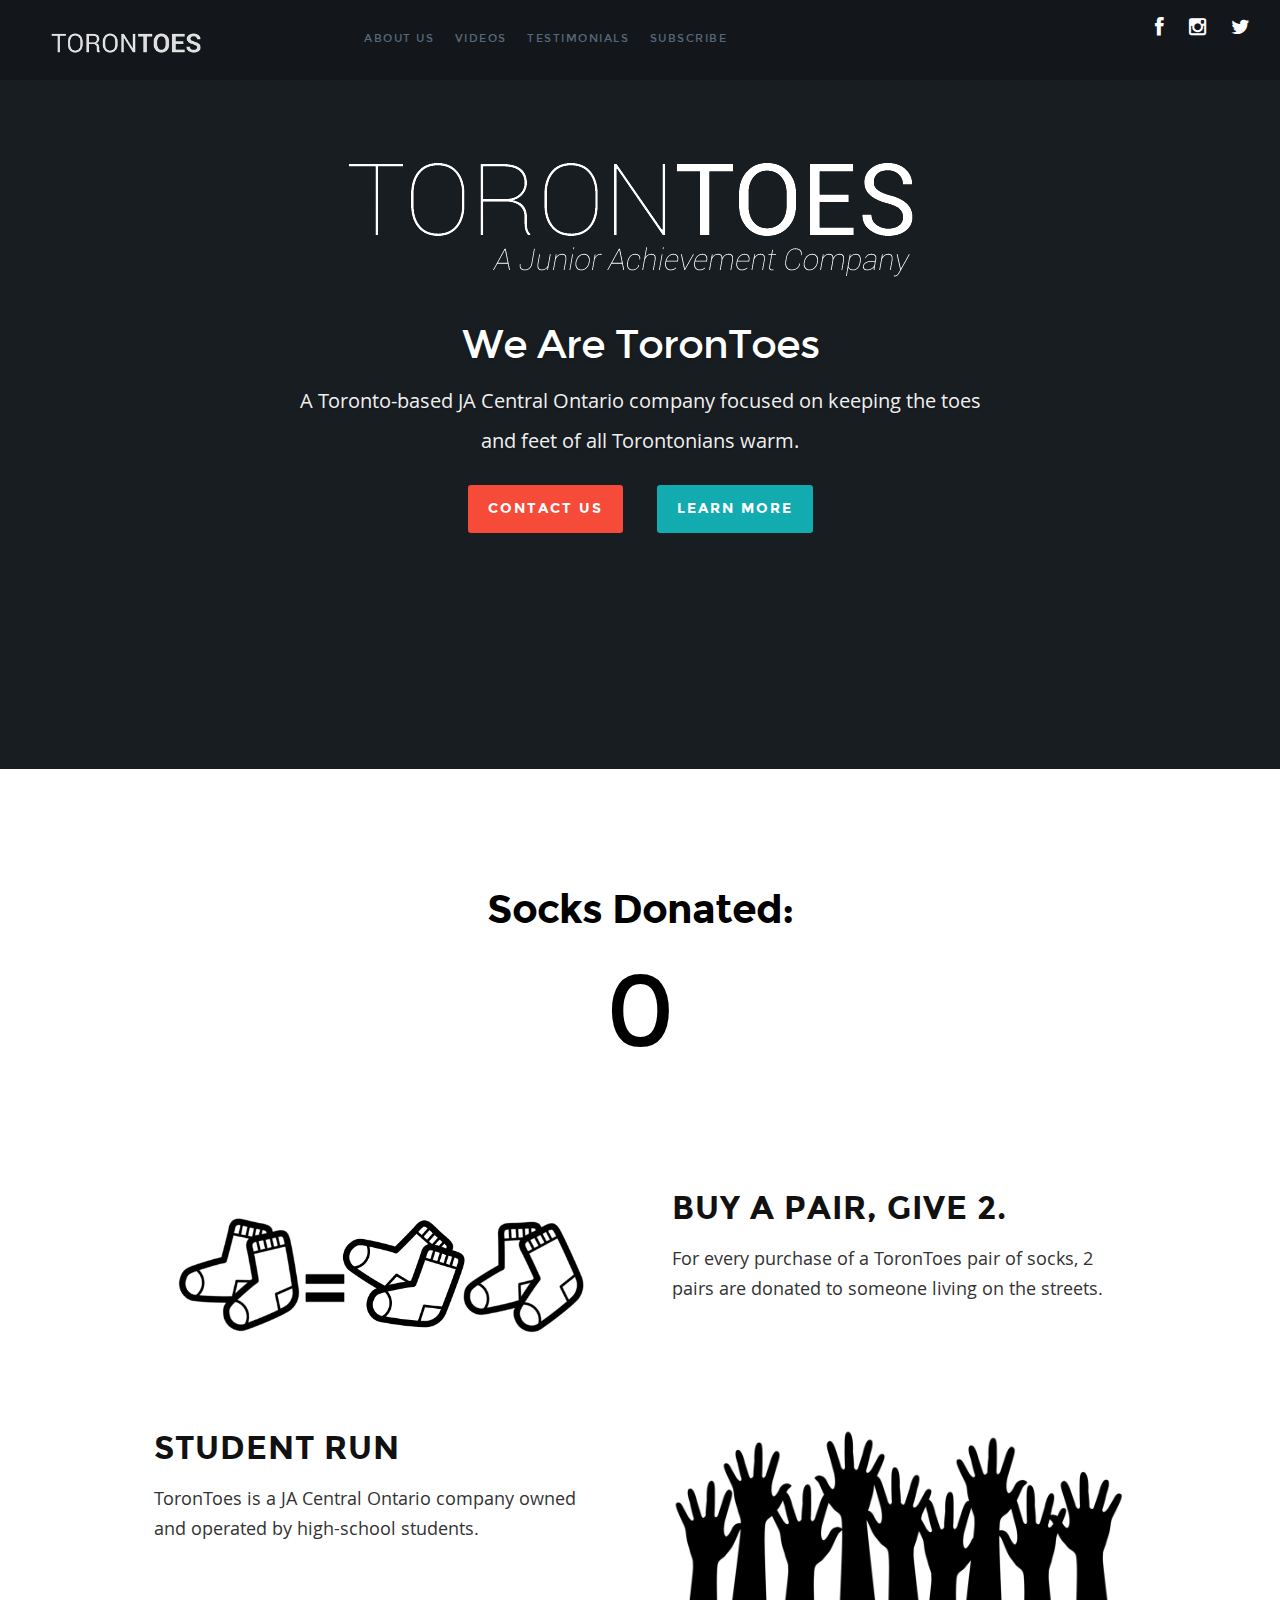
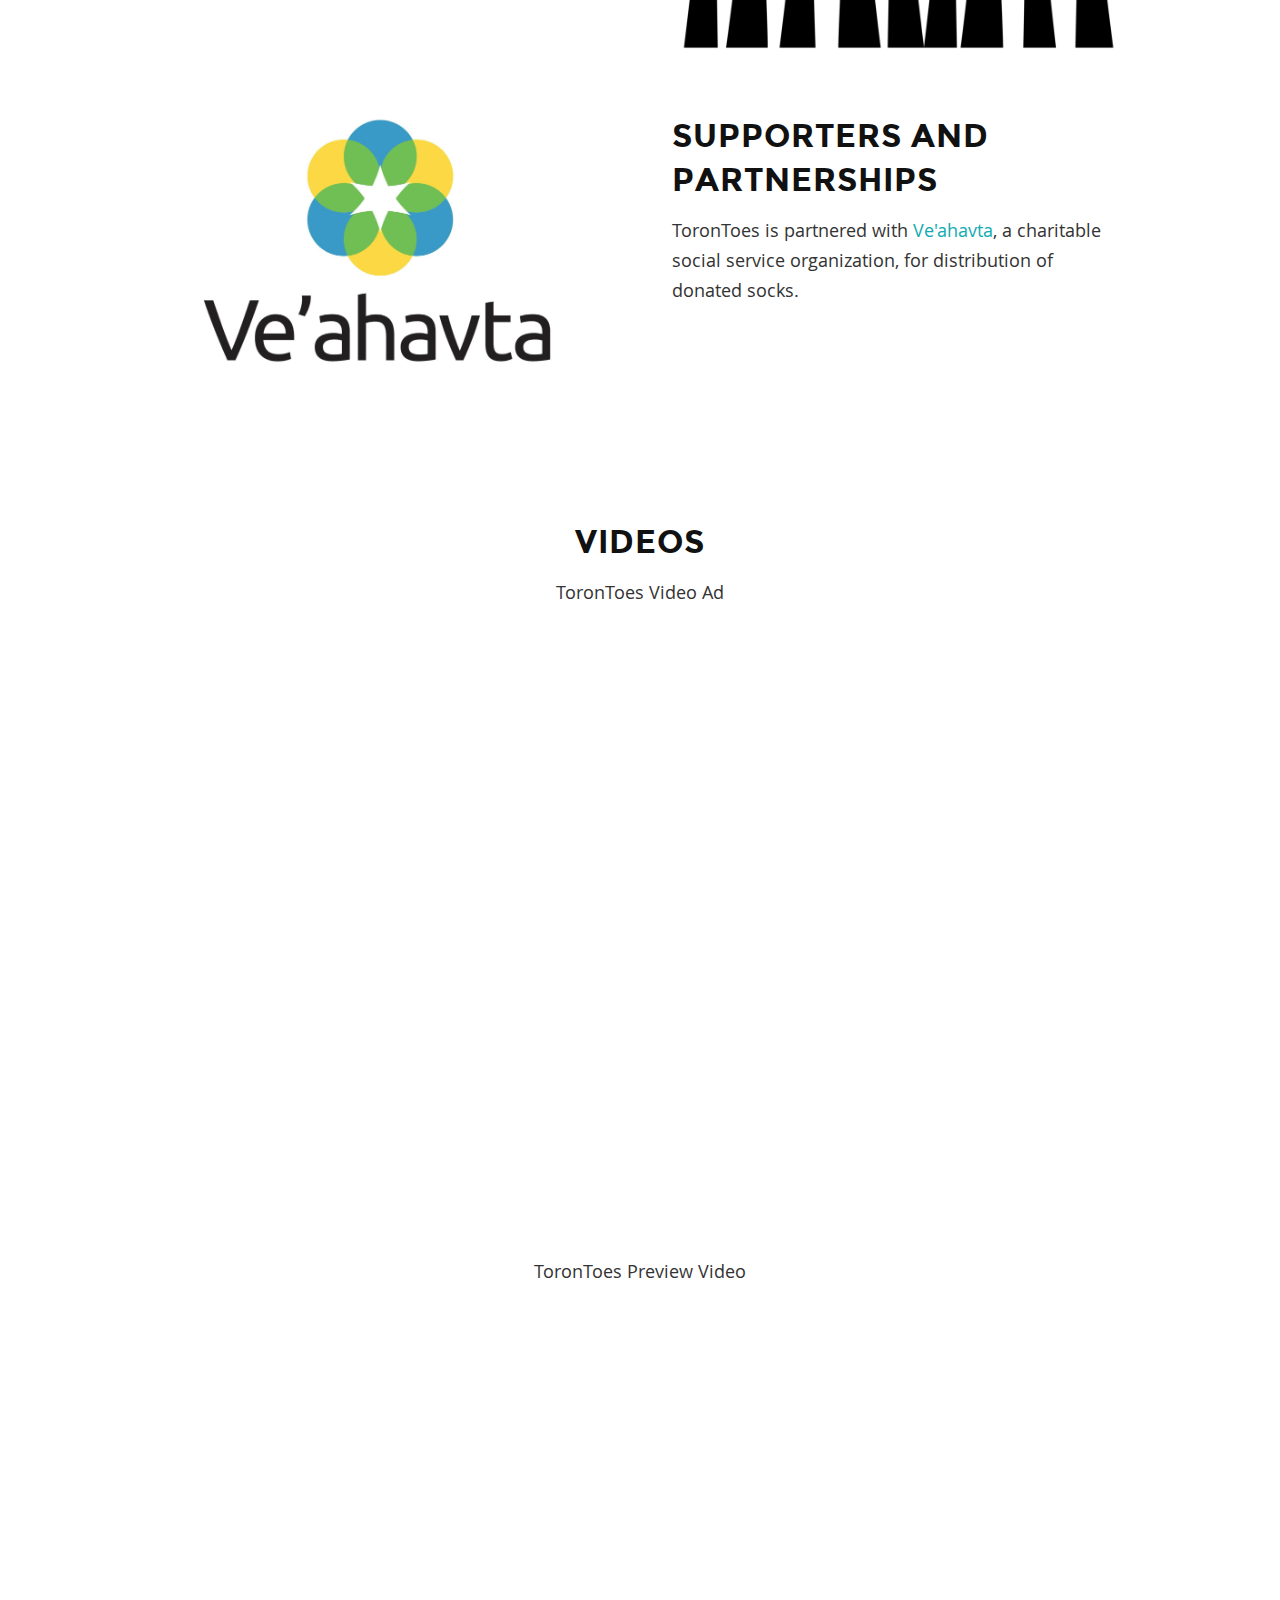
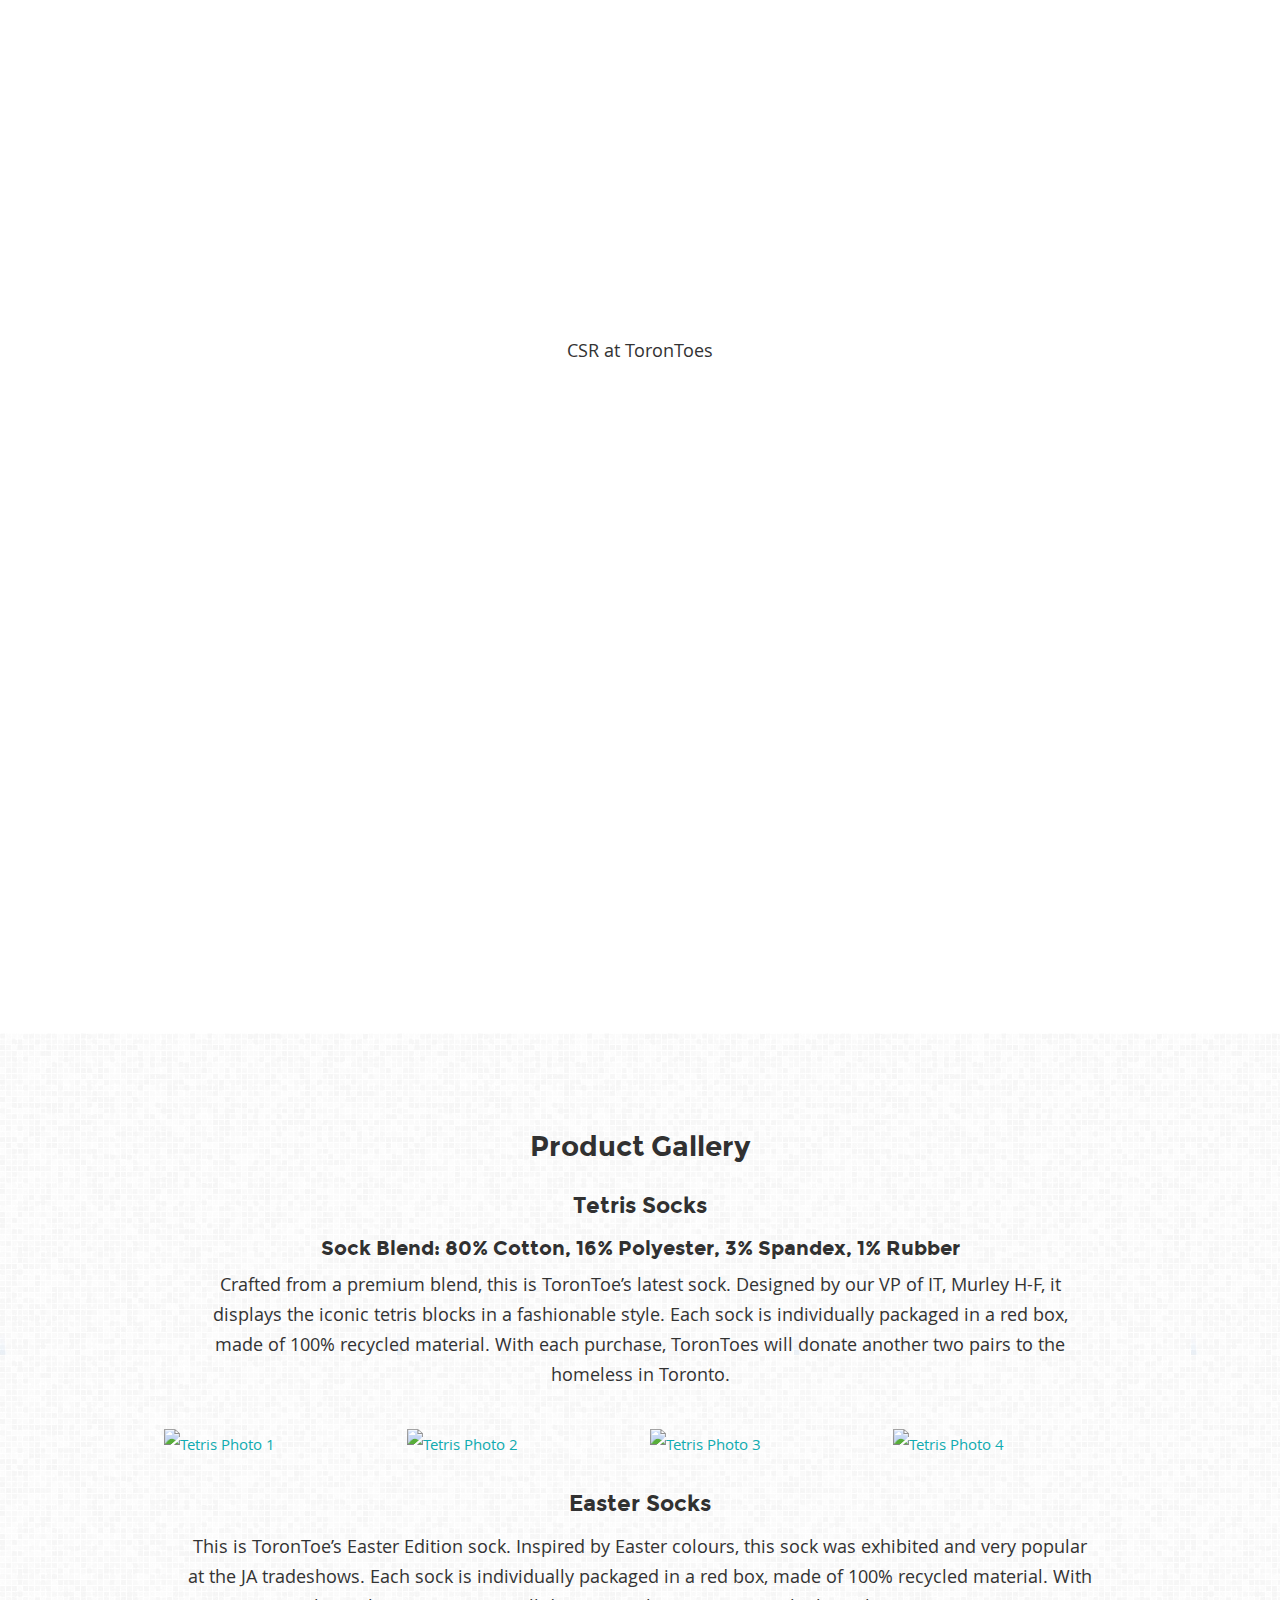
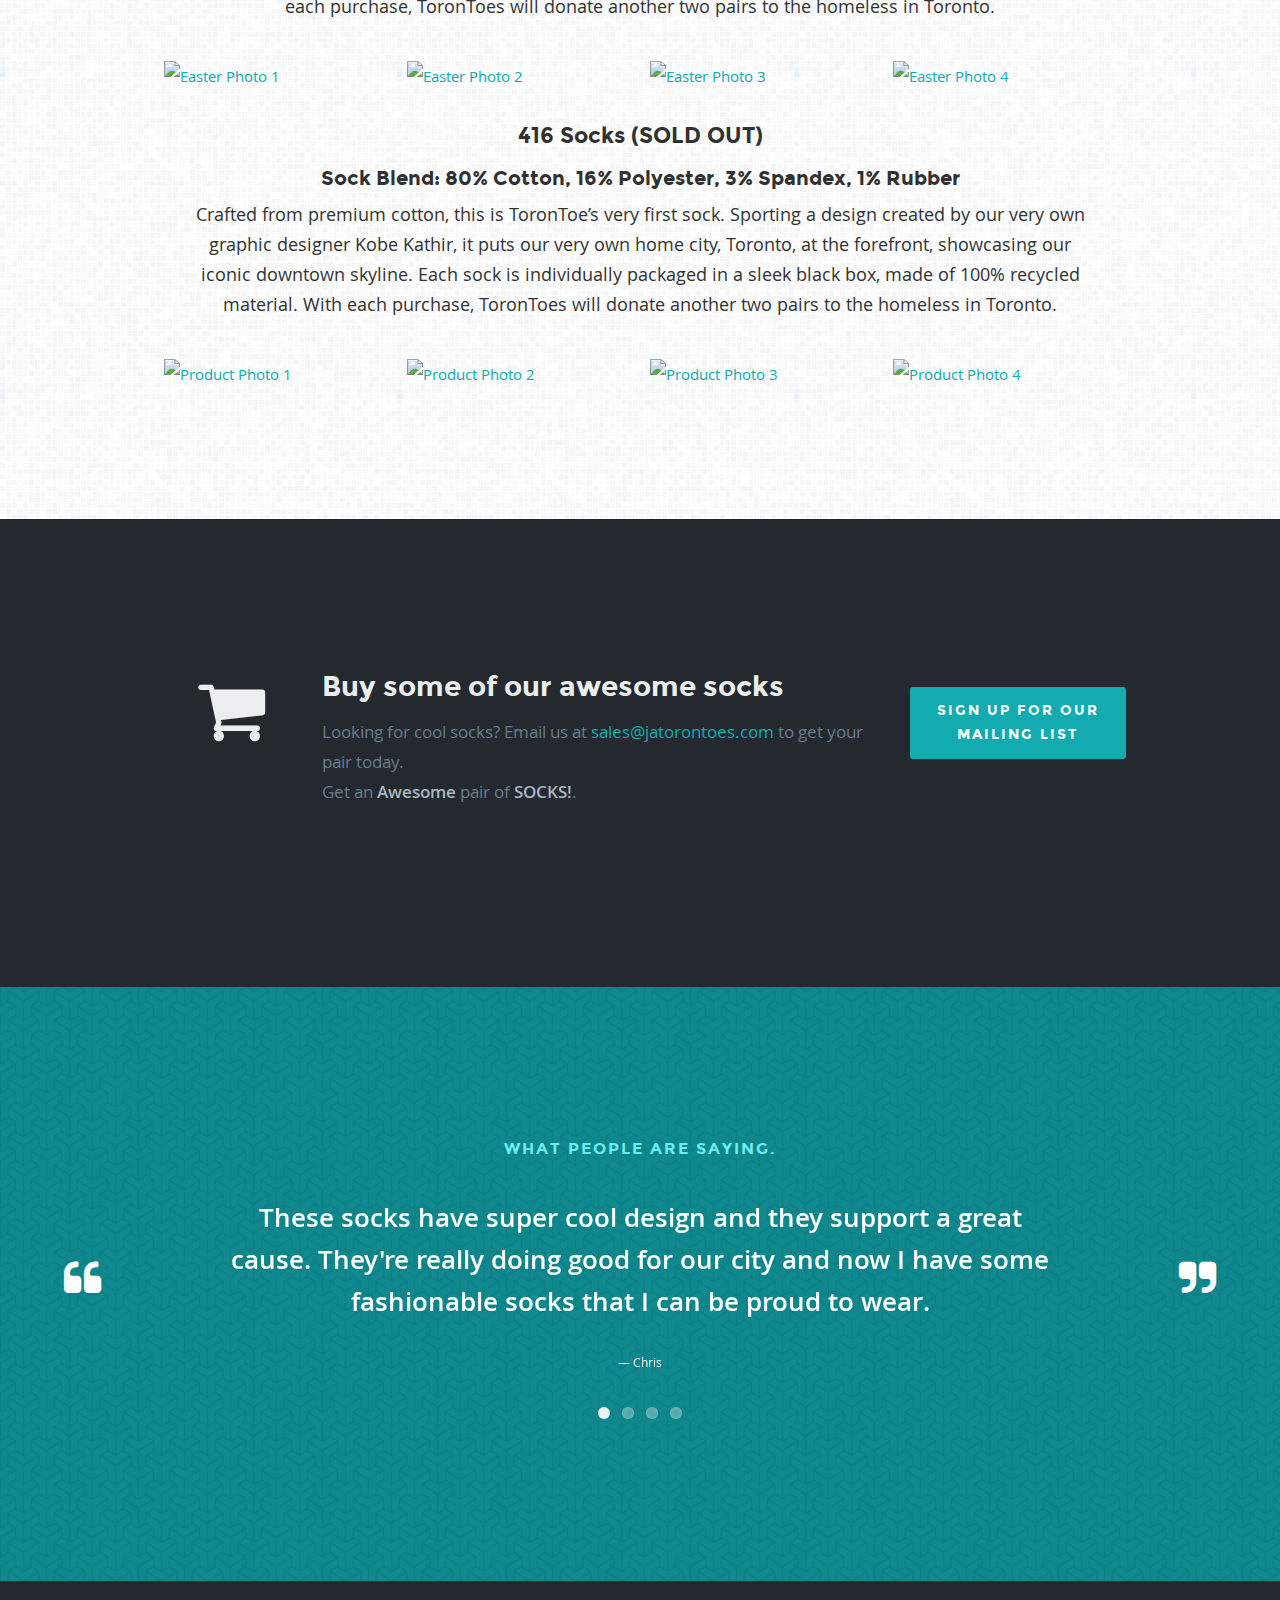
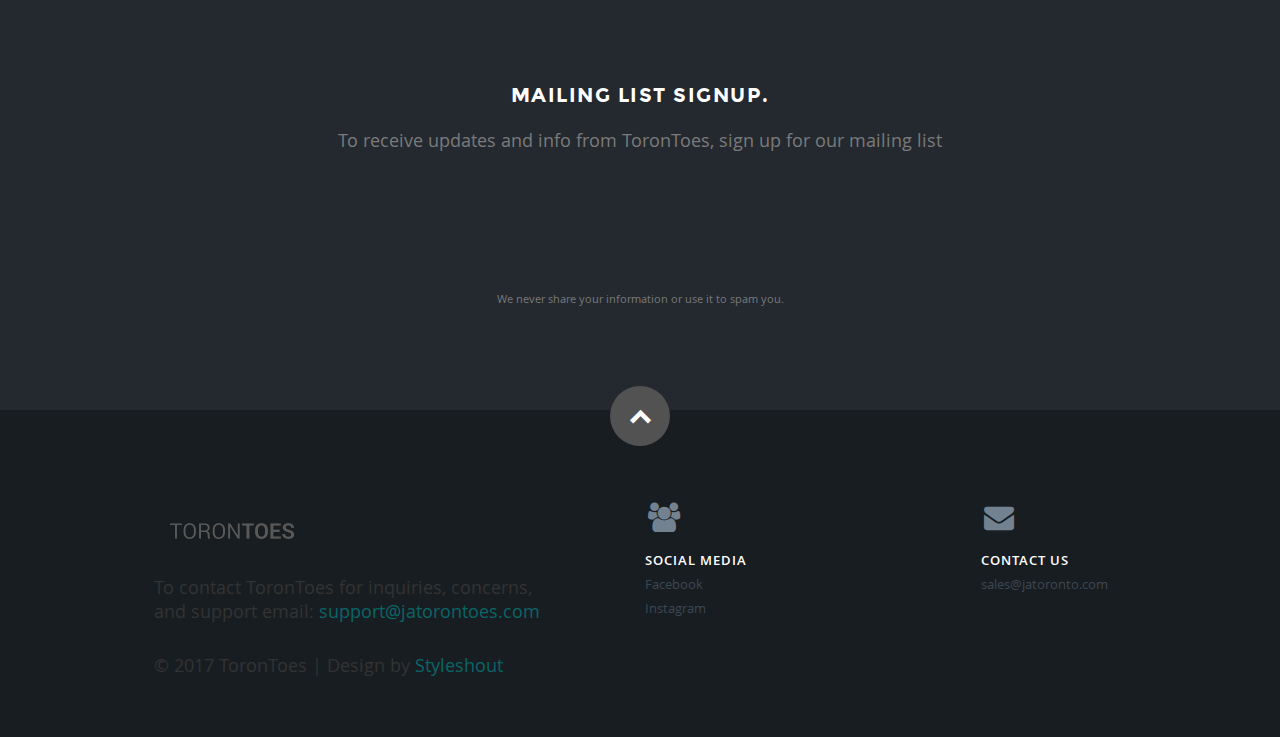
==== commit 4c00f4c8: "Update index.html" ====
--- a/index.html
+++ b/index.html
@@ -164,7 +164,7 @@
          <div class="six columns right">
             <h3>Supporters and Partnerships</h3>
 
-		 <p>ToronToes is partenered with <a href="http://www.veahavta.org/">Ve'ahavta</a>, a charitable social service organization, for distribution of donated socks.
+		 <p>ToronToes is partnered with <a href="http://www.veahavta.org/">Ve'ahavta</a>, a charitable social service organization, for distribution of donated socks.
             </p>
          </div>
 
@@ -391,7 +391,7 @@
          <p>Crafted from premium cotton, this is ToronToe’s very first sock. 
 		 Sporting a design created by our very own graphic designer Kobe Kathir, it puts our very own home city,
 		 Toronto, at the forefront, showcasing our iconic downtown skyline.
-		 Each sock is individually packaged in a sleak black box, made of 100% recycled material.
+		 Each sock is individually packaged in a sleek black box, made of 100% recycled material.
 		 With each purchase, ToronToes will donate another two pairs to the homeless in Toronto.
          </p>
 
